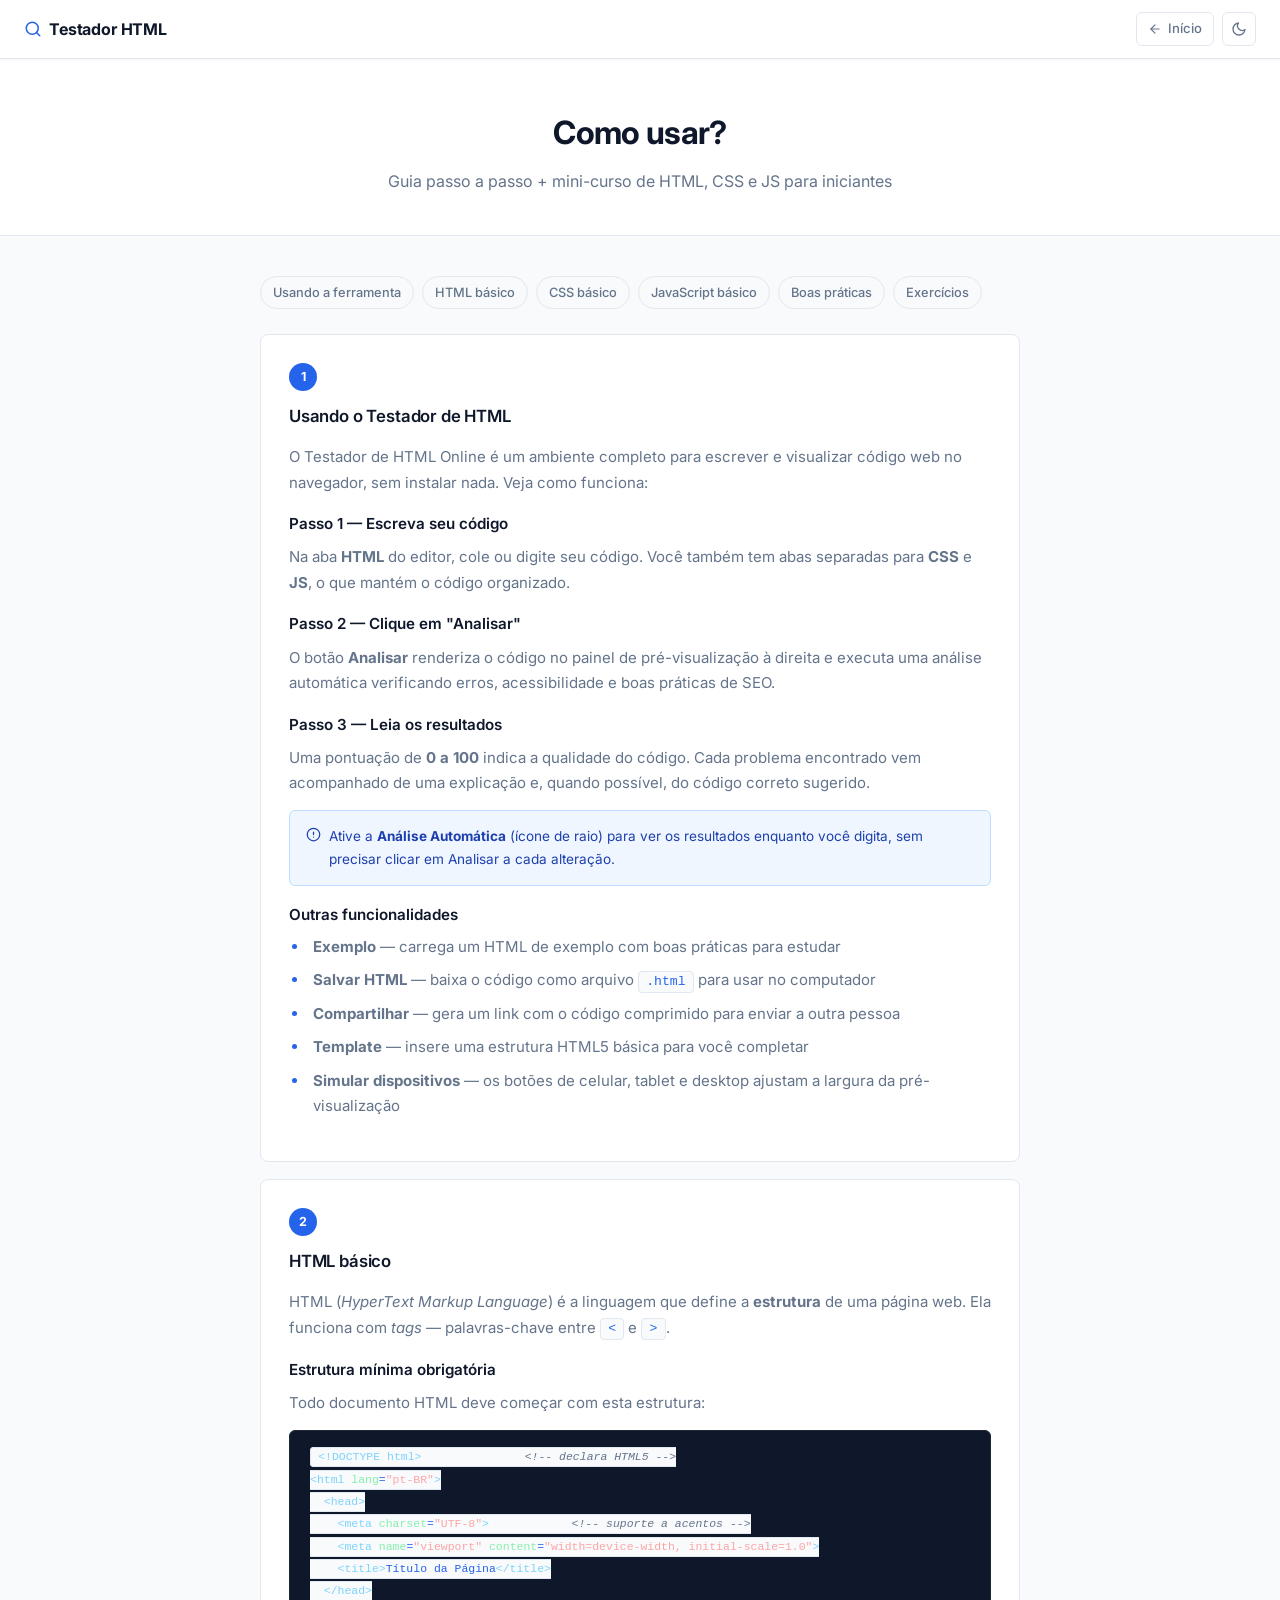
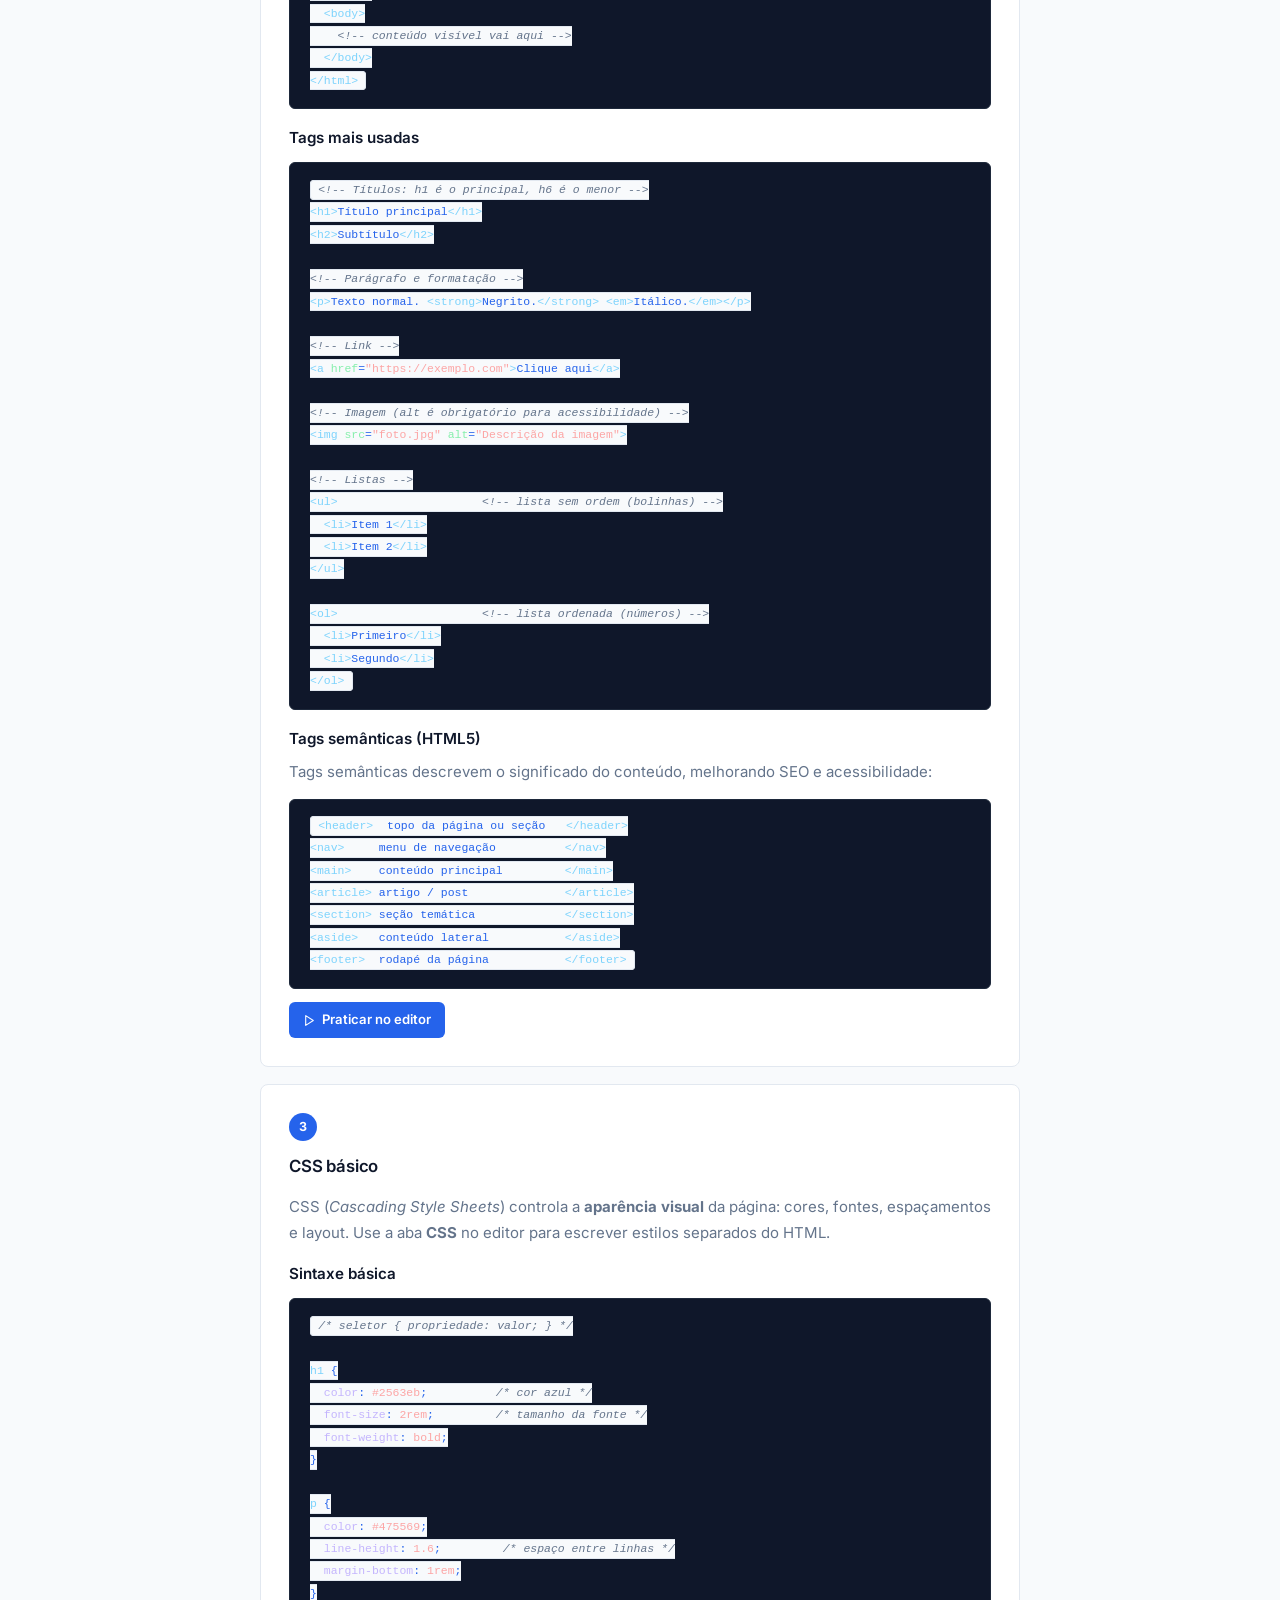
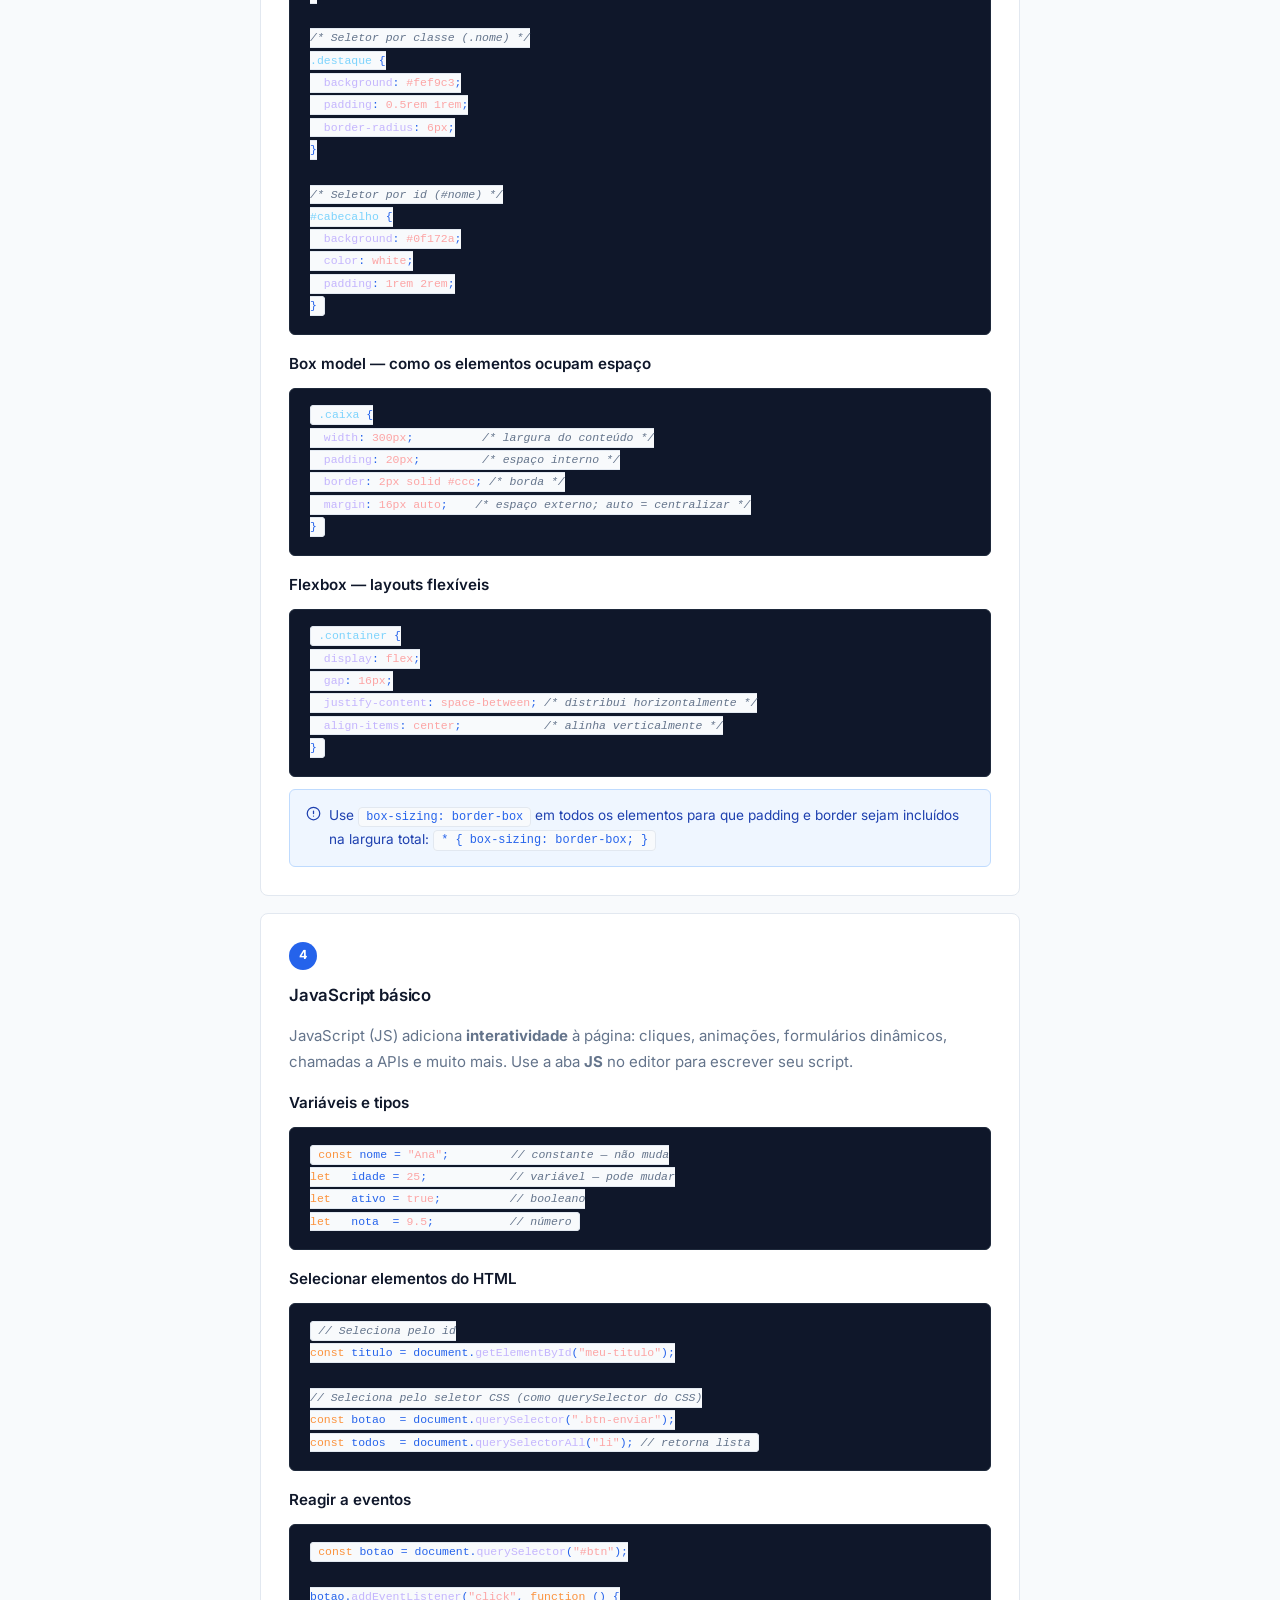
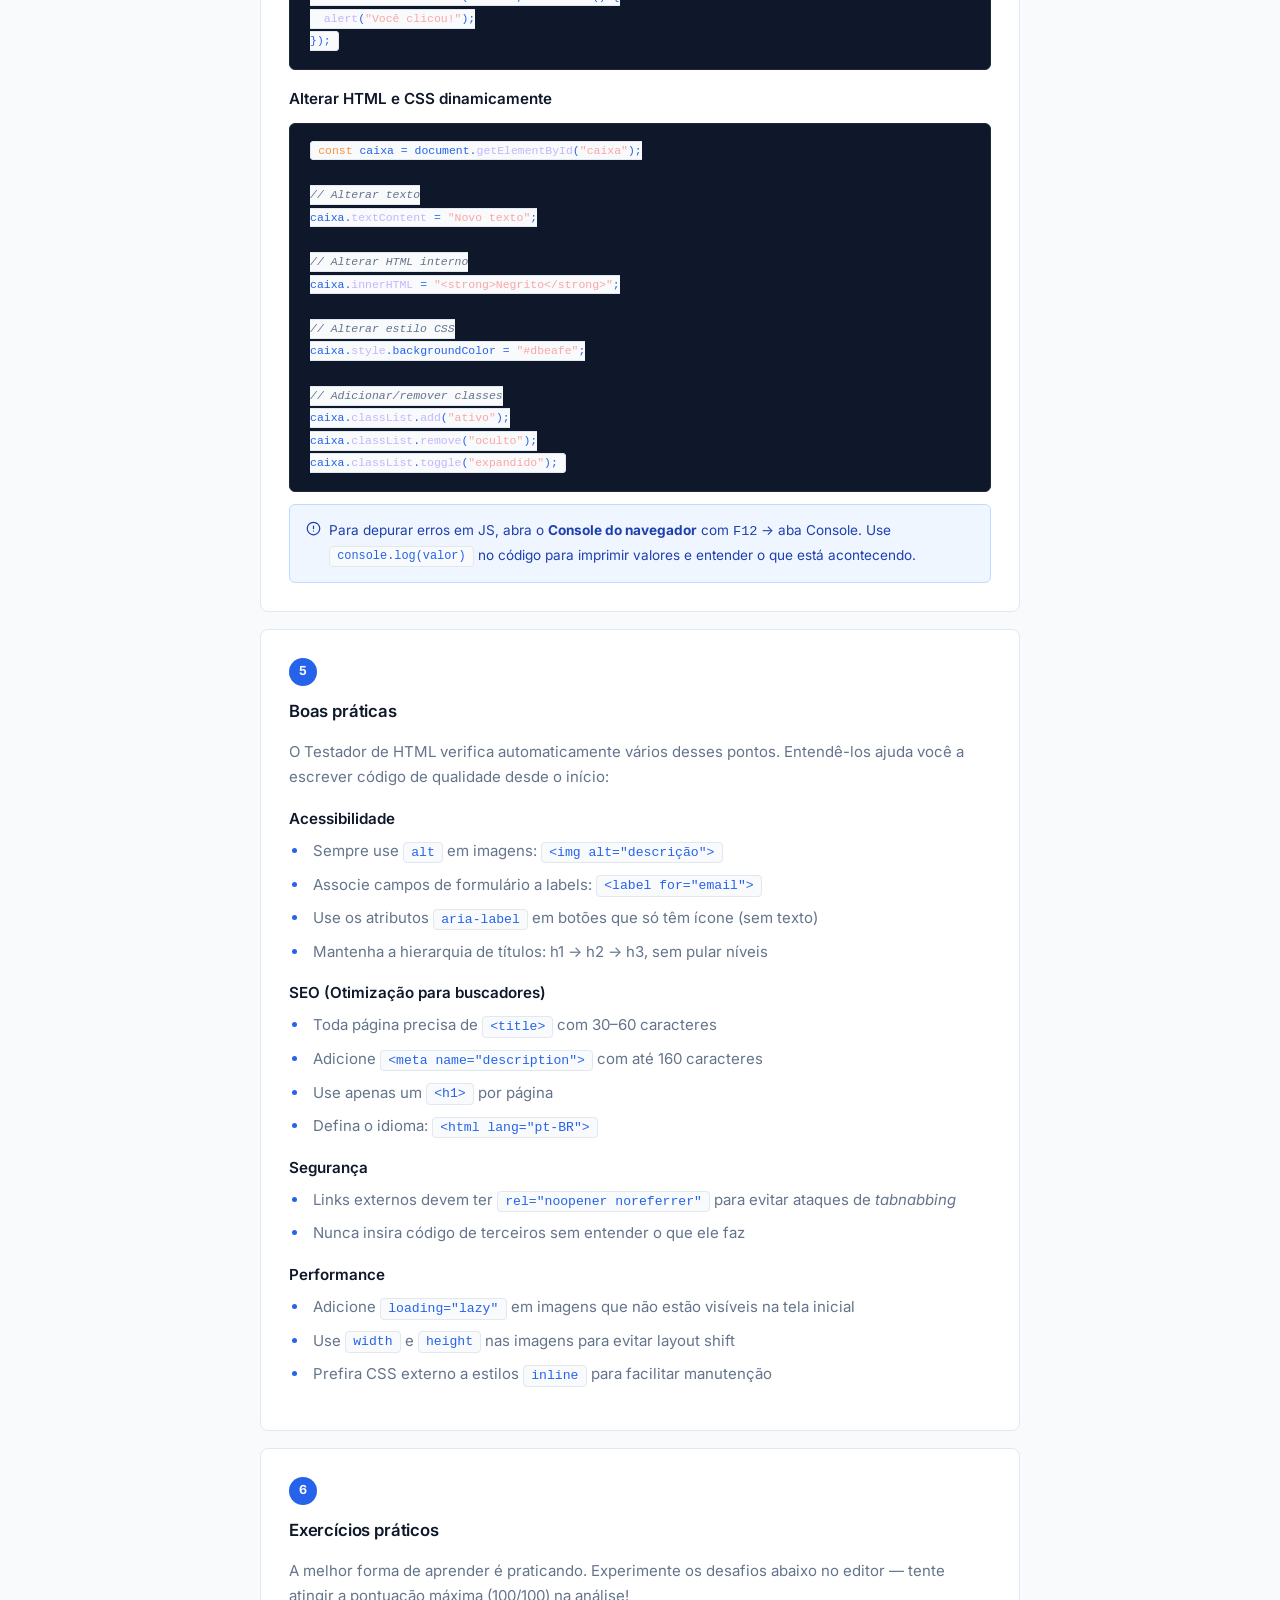
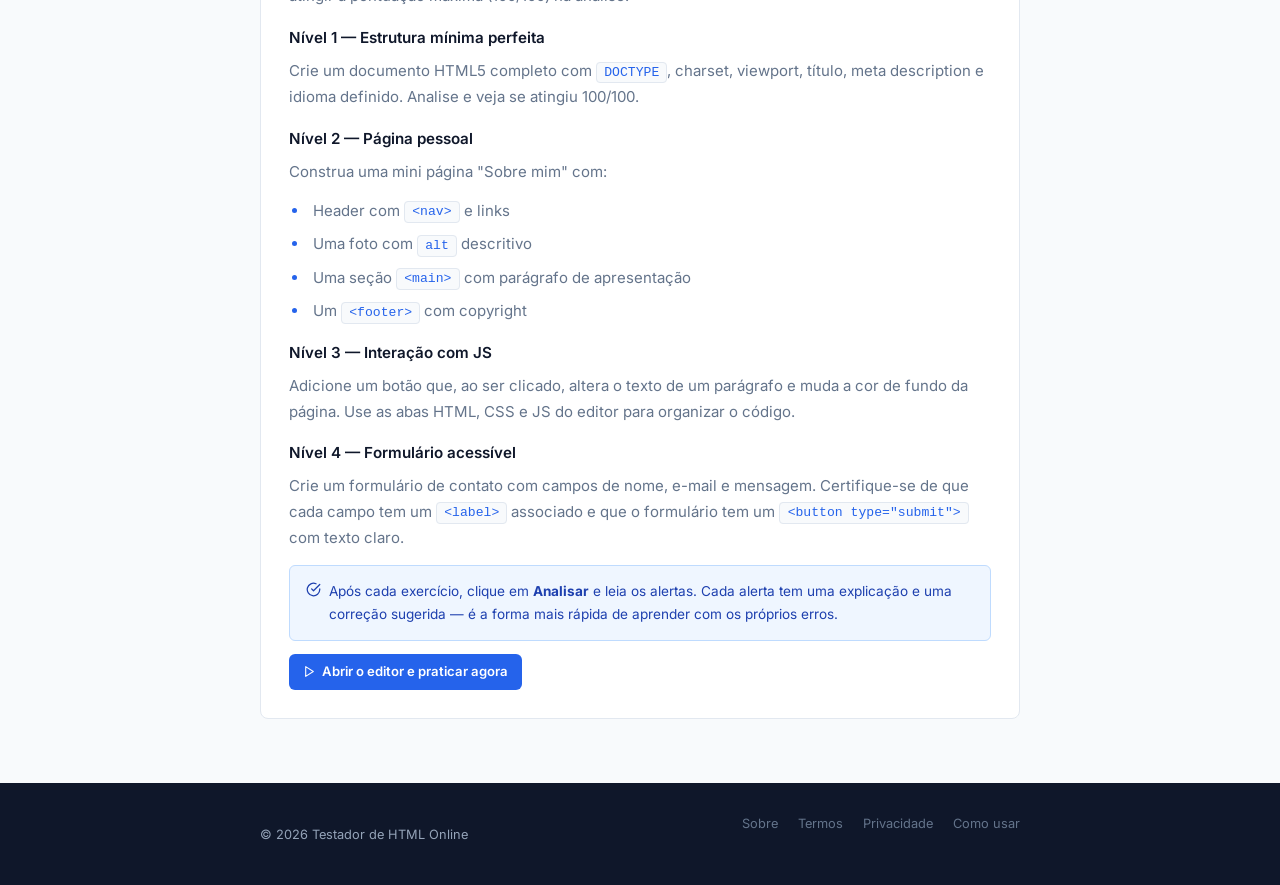
==== como-usar.html @ 6bef3738 "Merge pull request #9 from JoaoClaudiano/copilot/refactor-site-layout-modernization fix: rewrite ins" ====
<!DOCTYPE html>
<html lang="pt-BR">
<head>
    <!-- Dark mode FOUC fix -->
    <script>
        (function () {
            var s = localStorage.getItem('theme');
            var p = window.matchMedia && window.matchMedia('(prefers-color-scheme: dark)').matches;
            if (s === 'dark' || (!s && p)) document.documentElement.classList.add('dark');
        }());
    </script>

    <meta charset="UTF-8">
    <meta name="viewport" content="width=device-width, initial-scale=1.0">
    <meta name="color-scheme" content="light dark">

    <title>Como usar o Testador de HTML | Mini-curso HTML, CSS e JS</title>
    <meta name="description" content="Aprenda HTML, CSS e JavaScript do zero com este guia passo a passo. Descubra como usar o Testador de HTML Online para praticar e validar seu código.">
    <meta name="robots" content="index, follow">

    <link rel="canonical" href="https://joaoclaudiano.github.io/html-teste/como-usar.html">
    <meta property="og:title" content="Como usar — Testador de HTML Online">
    <meta property="og:description" content="Guia passo a passo e mini-curso de HTML, CSS e JS para iniciantes.">
    <meta property="og:url" content="https://joaoclaudiano.github.io/html-teste/como-usar.html">
    <meta property="og:image" content="https://joaoclaudiano.github.io/html-teste/favicon.png">

    <link rel="icon" href="favicon.svg" type="image/svg+xml">
    <link rel="alternate icon" href="favicon.png">

    <!-- Google Analytics 4 -->
    <script async src="https://www.googletagmanager.com/gtag/js?id=G-RYCB08HG48"></script>
    <script>
        window.dataLayer = window.dataLayer || [];
        function gtag() { dataLayer.push(arguments); }
        gtag('js', new Date());
        gtag('config', 'G-RYCB08HG48', { transport_type: 'beacon' });
    </script>
    <meta name="google-site-verification" content="google8df277a1c3c466cf">

    <!-- Fonts -->
    <link rel="preconnect" href="https://fonts.googleapis.com">
    <link rel="preconnect" href="https://fonts.gstatic.com" crossorigin>
    <link href="https://fonts.googleapis.com/css2?family=Inter:wght@400;500;600;700&display=swap" rel="stylesheet">

    <!-- Shared CSS -->
    <link rel="stylesheet" href="css/pages.css">

    <style>
        /* ── Extras para esta página ─────────────────────────────── */
        .step-number {
            display: inline-flex;
            align-items: center;
            justify-content: center;
            width: 28px;
            height: 28px;
            background: var(--primary);
            color: white;
            border-radius: 50%;
            font-size: 0.78rem;
            font-weight: 700;
            flex-shrink: 0;
            margin-bottom: 0.75rem;
        }

        .code-block {
            background: #0f172a;
            color: #e2e8f0;
            border-radius: 6px;
            padding: 1rem 1.25rem;
            font-family: 'Consolas', 'Monaco', 'Courier New', monospace;
            font-size: 0.82rem;
            line-height: 1.7;
            overflow-x: auto;
            margin: 0.75rem 0 0;
            border: 1px solid #1e293b;
        }
        html.dark .code-block,
        body.dark .code-block {
            background: #020617;
            border-color: #1e293b;
        }

        .code-block .tag  { color: #7dd3fc; }
        .code-block .attr { color: #86efac; }
        .code-block .val  { color: #fca5a5; }
        .code-block .com  { color: #64748b; font-style: italic; }
        .code-block .prop { color: #c4b5fd; }
        .code-block .kw   { color: #fb923c; }
        .code-block .str  { color: #fca5a5; }

        .tip-box {
            background: #eff6ff;
            border: 1px solid #bfdbfe;
            border-radius: 6px;
            padding: 0.9rem 1rem;
            margin-top: 0.75rem;
            font-size: 0.85rem;
            color: #1e40af;
            display: flex;
            gap: 8px;
            align-items: flex-start;
        }
        html.dark .tip-box,
        body.dark .tip-box {
            background: rgba(37,99,235,0.08);
            border-color: rgba(37,99,235,0.25);
            color: #93c5fd;
        }

        .tip-box svg { flex-shrink: 0; margin-top: 2px; }

        .lesson-nav {
            display: flex;
            gap: 8px;
            flex-wrap: wrap;
            margin-bottom: 1.5rem;
        }
        .lesson-nav a {
            font-size: 0.8rem;
            font-weight: 500;
            padding: 5px 12px;
            border: 1px solid var(--border);
            border-radius: 20px;
            color: var(--text-muted);
            text-decoration: none;
            transition: all 0.15s;
        }
        .lesson-nav a:hover {
            color: var(--primary);
            border-color: var(--primary);
            text-decoration: none;
        }

        .try-btn {
            display: inline-flex;
            align-items: center;
            gap: 6px;
            margin-top: 0.85rem;
            padding: 7px 14px;
            background: var(--primary);
            color: white;
            border-radius: 6px;
            font-size: 0.82rem;
            font-weight: 600;
            text-decoration: none;
            transition: background 0.15s;
        }
        .try-btn:hover { background: var(--primary-dark); color: white; text-decoration: none; }

        .container { max-width: 800px; }
    </style>
</head>
<body>

<header class="site-header">
    <a href="/html-teste/" class="site-header-brand" aria-label="Testador HTML Online — página inicial">
        <svg width="18" height="18" viewBox="0 0 24 24" fill="none" stroke="currentColor" stroke-width="2" stroke-linecap="round" stroke-linejoin="round" aria-hidden="true"><circle cx="11" cy="11" r="8"/><path d="m21 21-4.35-4.35"/></svg>
        Testador HTML
    </a>
    <div class="site-header-right">
        <a href="/html-teste/" class="btn-back" aria-label="Voltar à página inicial">
            <svg width="14" height="14" viewBox="0 0 24 24" fill="none" stroke="currentColor" stroke-width="2" stroke-linecap="round" stroke-linejoin="round" aria-hidden="true"><path d="M19 12H5"/><polyline points="12 19 5 12 12 5"/></svg>
            Início
        </a>
        <button id="darkToggle" class="btn-icon" aria-label="Ativar modo escuro" title="Alternar tema"></button>
    </div>
</header>

<div class="page-hero">
    <h1>Como usar?</h1>
    <p>Guia passo a passo + mini-curso de HTML, CSS e JS para iniciantes</p>
</div>

<div class="container">
    <div class="page-content" id="main">

        <!-- Navegação rápida -->
        <nav class="lesson-nav" aria-label="Navegação por lição">
            <a href="#usando-ferramenta">Usando a ferramenta</a>
            <a href="#html-basico">HTML básico</a>
            <a href="#css-basico">CSS básico</a>
            <a href="#js-basico">JavaScript básico</a>
            <a href="#boas-praticas">Boas práticas</a>
            <a href="#exercicios">Exercícios</a>
        </nav>

        <!-- ── SEÇÃO 1: Usando a ferramenta ─────────────────────── -->
        <section id="usando-ferramenta">
            <span class="step-number" aria-hidden="true">1</span>
            <h2>Usando o Testador de HTML</h2>
            <p>O Testador de HTML Online é um ambiente completo para escrever e visualizar código web no navegador, sem instalar nada. Veja como funciona:</p>

            <h3 style="font-size:0.95rem;font-weight:600;margin:1rem 0 0.5rem;color:var(--text)">Passo 1 — Escreva seu código</h3>
            <p>Na aba <strong>HTML</strong> do editor, cole ou digite seu código. Você também tem abas separadas para <strong>CSS</strong> e <strong>JS</strong>, o que mantém o código organizado.</p>

            <h3 style="font-size:0.95rem;font-weight:600;margin:1rem 0 0.5rem;color:var(--text)">Passo 2 — Clique em "Analisar"</h3>
            <p>O botão <strong>Analisar</strong> renderiza o código no painel de pré-visualização à direita e executa uma análise automática verificando erros, acessibilidade e boas práticas de SEO.</p>

            <h3 style="font-size:0.95rem;font-weight:600;margin:1rem 0 0.5rem;color:var(--text)">Passo 3 — Leia os resultados</h3>
            <p>Uma pontuação de <strong>0 a 100</strong> indica a qualidade do código. Cada problema encontrado vem acompanhado de uma explicação e, quando possível, do código correto sugerido.</p>

            <div class="tip-box">
                <svg width="15" height="15" viewBox="0 0 24 24" fill="none" stroke="currentColor" stroke-width="2" stroke-linecap="round" stroke-linejoin="round" aria-hidden="true"><circle cx="12" cy="12" r="10"/><line x1="12" y1="8" x2="12" y2="12"/><line x1="12" y1="16" x2="12.01" y2="16"/></svg>
                <span>Ative a <strong>Análise Automática</strong> (ícone de raio) para ver os resultados enquanto você digita, sem precisar clicar em Analisar a cada alteração.</span>
            </div>

            <h3 style="font-size:0.95rem;font-weight:600;margin:1rem 0 0.5rem;color:var(--text)">Outras funcionalidades</h3>
            <ul>
                <li><strong>Exemplo</strong> — carrega um HTML de exemplo com boas práticas para estudar</li>
                <li><strong>Salvar HTML</strong> — baixa o código como arquivo <code>.html</code> para usar no computador</li>
                <li><strong>Compartilhar</strong> — gera um link com o código comprimido para enviar a outra pessoa</li>
                <li><strong>Template</strong> — insere uma estrutura HTML5 básica para você completar</li>
                <li><strong>Simular dispositivos</strong> — os botões de celular, tablet e desktop ajustam a largura da pré-visualização</li>
            </ul>
        </section>

        <!-- ── SEÇÃO 2: HTML básico ──────────────────────────────── -->
        <section id="html-basico">
            <span class="step-number" aria-hidden="true">2</span>
            <h2>HTML básico</h2>
            <p>HTML (<em>HyperText Markup Language</em>) é a linguagem que define a <strong>estrutura</strong> de uma página web. Ela funciona com <em>tags</em> — palavras-chave entre <code>&lt;</code> e <code>&gt;</code>.</p>

            <h3 style="font-size:0.95rem;font-weight:600;margin:1rem 0 0.5rem;color:var(--text)">Estrutura mínima obrigatória</h3>
            <p>Todo documento HTML deve começar com esta estrutura:</p>
            <pre class="code-block"><code><span class="tag">&lt;!DOCTYPE html&gt;</span>               <span class="com">&lt;!-- declara HTML5 --&gt;</span>
<span class="tag">&lt;html</span> <span class="attr">lang</span>=<span class="val">"pt-BR"</span><span class="tag">&gt;</span>
  <span class="tag">&lt;head&gt;</span>
    <span class="tag">&lt;meta</span> <span class="attr">charset</span>=<span class="val">"UTF-8"</span><span class="tag">&gt;</span>            <span class="com">&lt;!-- suporte a acentos --&gt;</span>
    <span class="tag">&lt;meta</span> <span class="attr">name</span>=<span class="val">"viewport"</span> <span class="attr">content</span>=<span class="val">"width=device-width, initial-scale=1.0"</span><span class="tag">&gt;</span>
    <span class="tag">&lt;title&gt;</span>Título da Página<span class="tag">&lt;/title&gt;</span>
  <span class="tag">&lt;/head&gt;</span>
  <span class="tag">&lt;body&gt;</span>
    <span class="com">&lt;!-- conteúdo visível vai aqui --&gt;</span>
  <span class="tag">&lt;/body&gt;</span>
<span class="tag">&lt;/html&gt;</span></code></pre>

            <h3 style="font-size:0.95rem;font-weight:600;margin:1rem 0 0.5rem;color:var(--text)">Tags mais usadas</h3>
            <pre class="code-block"><code><span class="com">&lt;!-- Títulos: h1 é o principal, h6 é o menor --&gt;</span>
<span class="tag">&lt;h1&gt;</span>Título principal<span class="tag">&lt;/h1&gt;</span>
<span class="tag">&lt;h2&gt;</span>Subtítulo<span class="tag">&lt;/h2&gt;</span>

<span class="com">&lt;!-- Parágrafo e formatação --&gt;</span>
<span class="tag">&lt;p&gt;</span>Texto normal. <span class="tag">&lt;strong&gt;</span>Negrito.<span class="tag">&lt;/strong&gt;</span> <span class="tag">&lt;em&gt;</span>Itálico.<span class="tag">&lt;/em&gt;</span><span class="tag">&lt;/p&gt;</span>

<span class="com">&lt;!-- Link --&gt;</span>
<span class="tag">&lt;a</span> <span class="attr">href</span>=<span class="val">"https://exemplo.com"</span><span class="tag">&gt;</span>Clique aqui<span class="tag">&lt;/a&gt;</span>

<span class="com">&lt;!-- Imagem (alt é obrigatório para acessibilidade) --&gt;</span>
<span class="tag">&lt;img</span> <span class="attr">src</span>=<span class="val">"foto.jpg"</span> <span class="attr">alt</span>=<span class="val">"Descrição da imagem"</span><span class="tag">&gt;</span>

<span class="com">&lt;!-- Listas --&gt;</span>
<span class="tag">&lt;ul&gt;</span>                     <span class="com">&lt;!-- lista sem ordem (bolinhas) --&gt;</span>
  <span class="tag">&lt;li&gt;</span>Item 1<span class="tag">&lt;/li&gt;</span>
  <span class="tag">&lt;li&gt;</span>Item 2<span class="tag">&lt;/li&gt;</span>
<span class="tag">&lt;/ul&gt;</span>

<span class="tag">&lt;ol&gt;</span>                     <span class="com">&lt;!-- lista ordenada (números) --&gt;</span>
  <span class="tag">&lt;li&gt;</span>Primeiro<span class="tag">&lt;/li&gt;</span>
  <span class="tag">&lt;li&gt;</span>Segundo<span class="tag">&lt;/li&gt;</span>
<span class="tag">&lt;/ol&gt;</span></code></pre>

            <h3 style="font-size:0.95rem;font-weight:600;margin:1rem 0 0.5rem;color:var(--text)">Tags semânticas (HTML5)</h3>
            <p>Tags semânticas descrevem o significado do conteúdo, melhorando SEO e acessibilidade:</p>
            <pre class="code-block"><code><span class="tag">&lt;header&gt;</span>  topo da página ou seção   <span class="tag">&lt;/header&gt;</span>
<span class="tag">&lt;nav&gt;</span>     menu de navegação          <span class="tag">&lt;/nav&gt;</span>
<span class="tag">&lt;main&gt;</span>    conteúdo principal         <span class="tag">&lt;/main&gt;</span>
<span class="tag">&lt;article&gt;</span> artigo / post              <span class="tag">&lt;/article&gt;</span>
<span class="tag">&lt;section&gt;</span> seção temática             <span class="tag">&lt;/section&gt;</span>
<span class="tag">&lt;aside&gt;</span>   conteúdo lateral           <span class="tag">&lt;/aside&gt;</span>
<span class="tag">&lt;footer&gt;</span>  rodapé da página           <span class="tag">&lt;/footer&gt;</span></code></pre>

            <a href="/html-teste/" class="try-btn" target="_blank" rel="noopener">
                <svg width="13" height="13" viewBox="0 0 24 24" fill="none" stroke="currentColor" stroke-width="2" stroke-linecap="round" stroke-linejoin="round" aria-hidden="true"><polygon points="5 3 19 12 5 21 5 3"/></svg>
                Praticar no editor
            </a>
        </section>

        <!-- ── SEÇÃO 3: CSS básico ───────────────────────────────── -->
        <section id="css-basico">
            <span class="step-number" aria-hidden="true">3</span>
            <h2>CSS básico</h2>
            <p>CSS (<em>Cascading Style Sheets</em>) controla a <strong>aparência visual</strong> da página: cores, fontes, espaçamentos e layout. Use a aba <strong>CSS</strong> no editor para escrever estilos separados do HTML.</p>

            <h3 style="font-size:0.95rem;font-weight:600;margin:1rem 0 0.5rem;color:var(--text)">Sintaxe básica</h3>
            <pre class="code-block"><code><span class="com">/* seletor { propriedade: valor; } */</span>

<span class="tag">h1</span> {
  <span class="prop">color</span>: <span class="val">#2563eb</span>;          <span class="com">/* cor azul */</span>
  <span class="prop">font-size</span>: <span class="val">2rem</span>;         <span class="com">/* tamanho da fonte */</span>
  <span class="prop">font-weight</span>: <span class="val">bold</span>;
}

<span class="tag">p</span> {
  <span class="prop">color</span>: <span class="val">#475569</span>;
  <span class="prop">line-height</span>: <span class="val">1.6</span>;         <span class="com">/* espaço entre linhas */</span>
  <span class="prop">margin-bottom</span>: <span class="val">1rem</span>;
}

<span class="com">/* Seletor por classe (.nome) */</span>
<span class="tag">.destaque</span> {
  <span class="prop">background</span>: <span class="val">#fef9c3</span>;
  <span class="prop">padding</span>: <span class="val">0.5rem 1rem</span>;
  <span class="prop">border-radius</span>: <span class="val">6px</span>;
}

<span class="com">/* Seletor por id (#nome) */</span>
<span class="tag">#cabecalho</span> {
  <span class="prop">background</span>: <span class="val">#0f172a</span>;
  <span class="prop">color</span>: <span class="val">white</span>;
  <span class="prop">padding</span>: <span class="val">1rem 2rem</span>;
}</code></pre>

            <h3 style="font-size:0.95rem;font-weight:600;margin:1rem 0 0.5rem;color:var(--text)">Box model — como os elementos ocupam espaço</h3>
            <pre class="code-block"><code><span class="tag">.caixa</span> {
  <span class="prop">width</span>: <span class="val">300px</span>;          <span class="com">/* largura do conteúdo */</span>
  <span class="prop">padding</span>: <span class="val">20px</span>;         <span class="com">/* espaço interno */</span>
  <span class="prop">border</span>: <span class="val">2px solid #ccc</span>; <span class="com">/* borda */</span>
  <span class="prop">margin</span>: <span class="val">16px auto</span>;    <span class="com">/* espaço externo; auto = centralizar */</span>
}</code></pre>

            <h3 style="font-size:0.95rem;font-weight:600;margin:1rem 0 0.5rem;color:var(--text)">Flexbox — layouts flexíveis</h3>
            <pre class="code-block"><code><span class="tag">.container</span> {
  <span class="prop">display</span>: <span class="val">flex</span>;
  <span class="prop">gap</span>: <span class="val">16px</span>;
  <span class="prop">justify-content</span>: <span class="val">space-between</span>; <span class="com">/* distribui horizontalmente */</span>
  <span class="prop">align-items</span>: <span class="val">center</span>;            <span class="com">/* alinha verticalmente */</span>
}</code></pre>

            <div class="tip-box">
                <svg width="15" height="15" viewBox="0 0 24 24" fill="none" stroke="currentColor" stroke-width="2" stroke-linecap="round" stroke-linejoin="round" aria-hidden="true"><circle cx="12" cy="12" r="10"/><line x1="12" y1="8" x2="12" y2="12"/><line x1="12" y1="16" x2="12.01" y2="16"/></svg>
                <span>Use <code>box-sizing: border-box</code> em todos os elementos para que padding e border sejam incluídos na largura total: <code>* { box-sizing: border-box; }</code></span>
            </div>
        </section>

        <!-- ── SEÇÃO 4: JavaScript básico ───────────────────────── -->
        <section id="js-basico">
            <span class="step-number" aria-hidden="true">4</span>
            <h2>JavaScript básico</h2>
            <p>JavaScript (JS) adiciona <strong>interatividade</strong> à página: cliques, animações, formulários dinâmicos, chamadas a APIs e muito mais. Use a aba <strong>JS</strong> no editor para escrever seu script.</p>

            <h3 style="font-size:0.95rem;font-weight:600;margin:1rem 0 0.5rem;color:var(--text)">Variáveis e tipos</h3>
            <pre class="code-block"><code><span class="kw">const</span> nome = <span class="str">"Ana"</span>;         <span class="com">// constante — não muda</span>
<span class="kw">let</span>   idade = <span class="val">25</span>;            <span class="com">// variável — pode mudar</span>
<span class="kw">let</span>   ativo = <span class="val">true</span>;          <span class="com">// booleano</span>
<span class="kw">let</span>   nota  = <span class="val">9.5</span>;           <span class="com">// número</span></code></pre>

            <h3 style="font-size:0.95rem;font-weight:600;margin:1rem 0 0.5rem;color:var(--text)">Selecionar elementos do HTML</h3>
            <pre class="code-block"><code><span class="com">// Seleciona pelo id</span>
<span class="kw">const</span> titulo = document.<span class="prop">getElementById</span>(<span class="str">"meu-titulo"</span>);

<span class="com">// Seleciona pelo seletor CSS (como querySelector do CSS)</span>
<span class="kw">const</span> botao  = document.<span class="prop">querySelector</span>(<span class="str">".btn-enviar"</span>);
<span class="kw">const</span> todos  = document.<span class="prop">querySelectorAll</span>(<span class="str">"li"</span>); <span class="com">// retorna lista</span></code></pre>

            <h3 style="font-size:0.95rem;font-weight:600;margin:1rem 0 0.5rem;color:var(--text)">Reagir a eventos</h3>
            <pre class="code-block"><code><span class="kw">const</span> botao = document.<span class="prop">querySelector</span>(<span class="str">"#btn"</span>);

botao.<span class="prop">addEventListener</span>(<span class="str">"click"</span>, <span class="kw">function</span> () {
  <span class="prop">alert</span>(<span class="str">"Você clicou!"</span>);
});</code></pre>

            <h3 style="font-size:0.95rem;font-weight:600;margin:1rem 0 0.5rem;color:var(--text)">Alterar HTML e CSS dinamicamente</h3>
            <pre class="code-block"><code><span class="kw">const</span> caixa = document.<span class="prop">getElementById</span>(<span class="str">"caixa"</span>);

<span class="com">// Alterar texto</span>
caixa.<span class="prop">textContent</span> = <span class="str">"Novo texto"</span>;

<span class="com">// Alterar HTML interno</span>
caixa.<span class="prop">innerHTML</span> = <span class="str">"&lt;strong&gt;Negrito&lt;/strong&gt;"</span>;

<span class="com">// Alterar estilo CSS</span>
caixa.<span class="prop">style</span>.backgroundColor = <span class="str">"#dbeafe"</span>;

<span class="com">// Adicionar/remover classes</span>
caixa.<span class="prop">classList</span>.<span class="prop">add</span>(<span class="str">"ativo"</span>);
caixa.<span class="prop">classList</span>.<span class="prop">remove</span>(<span class="str">"oculto"</span>);
caixa.<span class="prop">classList</span>.<span class="prop">toggle</span>(<span class="str">"expandido"</span>);</code></pre>

            <div class="tip-box">
                <svg width="15" height="15" viewBox="0 0 24 24" fill="none" stroke="currentColor" stroke-width="2" stroke-linecap="round" stroke-linejoin="round" aria-hidden="true"><circle cx="12" cy="12" r="10"/><line x1="12" y1="8" x2="12" y2="12"/><line x1="12" y1="16" x2="12.01" y2="16"/></svg>
                <span>Para depurar erros em JS, abra o <strong>Console do navegador</strong> com <kbd>F12</kbd> → aba Console. Use <code>console.log(valor)</code> no código para imprimir valores e entender o que está acontecendo.</span>
            </div>
        </section>

        <!-- ── SEÇÃO 5: Boas práticas ────────────────────────────── -->
        <section id="boas-praticas">
            <span class="step-number" aria-hidden="true">5</span>
            <h2>Boas práticas</h2>
            <p>O Testador de HTML verifica automaticamente vários desses pontos. Entendê-los ajuda você a escrever código de qualidade desde o início:</p>

            <h3 style="font-size:0.95rem;font-weight:600;margin:1rem 0 0.5rem;color:var(--text)">Acessibilidade</h3>
            <ul>
                <li>Sempre use <code>alt</code> em imagens: <code>&lt;img alt="descrição"&gt;</code></li>
                <li>Associe campos de formulário a labels: <code>&lt;label for="email"&gt;</code></li>
                <li>Use os atributos <code>aria-label</code> em botões que só têm ícone (sem texto)</li>
                <li>Mantenha a hierarquia de títulos: h1 → h2 → h3, sem pular níveis</li>
            </ul>

            <h3 style="font-size:0.95rem;font-weight:600;margin:1rem 0 0.5rem;color:var(--text)">SEO (Otimização para buscadores)</h3>
            <ul>
                <li>Toda página precisa de <code>&lt;title&gt;</code> com 30–60 caracteres</li>
                <li>Adicione <code>&lt;meta name="description"&gt;</code> com até 160 caracteres</li>
                <li>Use apenas um <code>&lt;h1&gt;</code> por página</li>
                <li>Defina o idioma: <code>&lt;html lang="pt-BR"&gt;</code></li>
            </ul>

            <h3 style="font-size:0.95rem;font-weight:600;margin:1rem 0 0.5rem;color:var(--text)">Segurança</h3>
            <ul>
                <li>Links externos devem ter <code>rel="noopener noreferrer"</code> para evitar ataques de <em>tabnabbing</em></li>
                <li>Nunca insira código de terceiros sem entender o que ele faz</li>
            </ul>

            <h3 style="font-size:0.95rem;font-weight:600;margin:1rem 0 0.5rem;color:var(--text)">Performance</h3>
            <ul>
                <li>Adicione <code>loading="lazy"</code> em imagens que não estão visíveis na tela inicial</li>
                <li>Use <code>width</code> e <code>height</code> nas imagens para evitar layout shift</li>
                <li>Prefira CSS externo a estilos <code>inline</code> para facilitar manutenção</li>
            </ul>
        </section>

        <!-- ── SEÇÃO 6: Exercícios ───────────────────────────────── -->
        <section id="exercicios">
            <span class="step-number" aria-hidden="true">6</span>
            <h2>Exercícios práticos</h2>
            <p>A melhor forma de aprender é praticando. Experimente os desafios abaixo no editor — tente atingir a pontuação máxima (100/100) na análise!</p>

            <h3 style="font-size:0.95rem;font-weight:600;margin:1rem 0 0.5rem;color:var(--text)">Nível 1 — Estrutura mínima perfeita</h3>
            <p>Crie um documento HTML5 completo com <code>DOCTYPE</code>, charset, viewport, título, meta description e idioma definido. Analise e veja se atingiu 100/100.</p>

            <h3 style="font-size:0.95rem;font-weight:600;margin:1rem 0 0.5rem;color:var(--text)">Nível 2 — Página pessoal</h3>
            <p>Construa uma mini página "Sobre mim" com:</p>
            <ul>
                <li>Header com <code>&lt;nav&gt;</code> e links</li>
                <li>Uma foto com <code>alt</code> descritivo</li>
                <li>Uma seção <code>&lt;main&gt;</code> com parágrafo de apresentação</li>
                <li>Um <code>&lt;footer&gt;</code> com copyright</li>
            </ul>

            <h3 style="font-size:0.95rem;font-weight:600;margin:1rem 0 0.5rem;color:var(--text)">Nível 3 — Interação com JS</h3>
            <p>Adicione um botão que, ao ser clicado, altera o texto de um parágrafo e muda a cor de fundo da página. Use as abas HTML, CSS e JS do editor para organizar o código.</p>

            <h3 style="font-size:0.95rem;font-weight:600;margin:1rem 0 0.5rem;color:var(--text)">Nível 4 — Formulário acessível</h3>
            <p>Crie um formulário de contato com campos de nome, e-mail e mensagem. Certifique-se de que cada campo tem um <code>&lt;label&gt;</code> associado e que o formulário tem um <code>&lt;button type="submit"&gt;</code> com texto claro.</p>

            <div class="tip-box">
                <svg width="15" height="15" viewBox="0 0 24 24" fill="none" stroke="currentColor" stroke-width="2" stroke-linecap="round" stroke-linejoin="round" aria-hidden="true"><path d="M22 11.08V12a10 10 0 1 1-5.93-9.14"/><polyline points="22 4 12 14.01 9 11.01"/></svg>
                <span>Após cada exercício, clique em <strong>Analisar</strong> e leia os alertas. Cada alerta tem uma explicação e uma correção sugerida — é a forma mais rápida de aprender com os próprios erros.</span>
            </div>

            <a href="/html-teste/" class="try-btn">
                <svg width="13" height="13" viewBox="0 0 24 24" fill="none" stroke="currentColor" stroke-width="2" stroke-linecap="round" stroke-linejoin="round" aria-hidden="true"><polygon points="5 3 19 12 5 21 5 3"/></svg>
                Abrir o editor e praticar agora
            </a>
        </section>

    </div>
</div>

<footer class="page-footer">
    <div class="page-footer-inner">
        <span class="page-footer-copy">© 2026 Testador de HTML Online</span>
        <ul class="page-footer-links">
            <li><a href="sobre.html">Sobre</a></li>
            <li><a href="termos.html">Termos</a></li>
            <li><a href="privacidade.html">Privacidade</a></li>
            <li><a href="como-usar.html">Como usar</a></li>
        </ul>
    </div>
</footer>

<button id="topBtn" aria-label="Voltar ao topo" title="Voltar ao topo">
    <svg width="16" height="16" viewBox="0 0 24 24" fill="none" stroke="currentColor" stroke-width="2" stroke-linecap="round" stroke-linejoin="round" aria-hidden="true"><line x1="12" y1="19" x2="12" y2="5"/><polyline points="5 12 12 5 19 12"/></svg>
</button>

<script src="js/common.js"></script>
</body>
</html>
---- css/pages.css ----
/*
 * pages.css — Estilos compartilhados para páginas secundárias
 * (sobre.html, termos.html, privacidade.html, como-usar.html)
 */

/* ─── Variáveis e color-scheme ────────────────────────────────────────────── */
:root {
    color-scheme: light dark;
    --primary: #2563eb;
    --primary-dark: #1d4ed8;
    --border-radius: 8px;
    --bg: #f8fafc;
    --surface: #ffffff;
    --text: #0f172a;
    --text-muted: #64748b;
    --border: #e2e8f0;
    --shadow: 0 1px 3px rgba(0,0,0,0.07);
}

html.dark,
html.dark body,
body.dark {
    --bg: #0f172a;
    --surface: #1e293b;
    --text: #f1f5f9;
    --text-muted: #94a3b8;
    --border: #334155;
    --shadow: 0 1px 3px rgba(0,0,0,0.4);
}

/* ─── Reset ────────────────────────────────────────────────────────────────── */
*, *::before, *::after {
    margin: 0;
    padding: 0;
    box-sizing: border-box;
}

/* ─── Base ─────────────────────────────────────────────────────────────────── */
body {
    font-family: 'Inter', -apple-system, BlinkMacSystemFont, 'Segoe UI', Roboto, sans-serif;
    line-height: 1.65;
    color: var(--text);
    background-color: var(--bg);
    min-height: 100vh;
    display: flex;
    flex-direction: column;
    transition: background-color 0.3s, color 0.3s;
    font-size: 0.9375rem;
}

a {
    color: var(--primary);
    text-decoration: none;
    transition: color 0.15s;
}
a:hover { color: var(--primary-dark); text-decoration: underline; }
a:focus-visible {
    outline: 3px solid var(--primary);
    outline-offset: 2px;
    border-radius: 2px;
}

/* ─── Site Header ──────────────────────────────────────────────────────────── */
.site-header {
    background: var(--surface);
    border-bottom: 1px solid var(--border);
    padding: 0.75rem 1.5rem;
    display: flex;
    align-items: center;
    justify-content: space-between;
    position: sticky;
    top: 0;
    z-index: 100;
    box-shadow: 0 1px 3px rgba(0,0,0,0.05);
}

.site-header-brand {
    font-size: 1rem;
    font-weight: 700;
    color: var(--text);
    text-decoration: none;
    display: flex;
    align-items: center;
    gap: 7px;
    letter-spacing: -0.01em;
}
.site-header-brand svg { color: var(--primary); }
.site-header-brand:hover { color: var(--primary); text-decoration: none; }

.site-header-right {
    display: flex;
    align-items: center;
    gap: 8px;
}

.btn-back {
    display: inline-flex;
    align-items: center;
    gap: 6px;
    font-size: 0.82rem;
    font-weight: 500;
    color: var(--text-muted);
    background: transparent;
    border: 1px solid var(--border);
    border-radius: 6px;
    padding: 5px 11px;
    text-decoration: none;
    transition: all 0.15s;
    cursor: pointer;
}
.btn-back:hover { color: var(--text); background: var(--bg); text-decoration: none; }

.btn-icon {
    background: transparent;
    border: 1px solid var(--border);
    color: var(--text-muted);
    width: 34px;
    height: 34px;
    border-radius: 6px;
    cursor: pointer;
    display: inline-flex;
    align-items: center;
    justify-content: center;
    transition: all 0.15s;
}
.btn-icon:hover { color: var(--text); background: var(--bg); }
.btn-icon:focus-visible { outline: 3px solid var(--primary); outline-offset: 2px; }

/* ─── Page hero ─────────────────────────────────────────────────────────────── */
.page-hero {
    padding: 3rem 1.5rem 2.5rem;
    text-align: center;
    border-bottom: 1px solid var(--border);
    background: var(--surface);
}

.page-hero h1 {
    font-size: 2rem;
    font-weight: 700;
    letter-spacing: -0.02em;
    margin-bottom: 0.5rem;
    color: var(--text);
}

.page-hero p {
    font-size: 1rem;
    color: var(--text-muted);
    max-width: 520px;
    margin: 0 auto;
}

/* ─── Container ────────────────────────────────────────────────────────────── */
.container {
    max-width: 760px;
    margin: 0 auto;
    padding: 0 1.25rem;
    flex-grow: 1;
}

.page-content {
    padding: 2.5rem 0 3rem;
    display: flex;
    flex-direction: column;
    gap: 1px;
}

/* ─── Sections ─────────────────────────────────────────────────────────────── */
section {
    background: var(--surface);
    padding: 1.75rem;
    border: 1px solid var(--border);
    border-radius: var(--border-radius);
    margin-bottom: 1rem;
}

h2 {
    font-size: 1.05rem;
    color: var(--text);
    margin-bottom: 0.85rem;
    font-weight: 600;
    letter-spacing: -0.01em;
}

p {
    margin-bottom: 0.9rem;
    color: var(--text-muted);
    line-height: 1.7;
}
p:last-child { margin-bottom: 0; }

ul {
    padding-left: 1.25rem;
    margin-bottom: 0.9rem;
}
li {
    margin-bottom: 0.55rem;
    color: var(--text-muted);
    padding-left: 0.25rem;
}
li::marker { color: var(--primary); }

code {
    background-color: var(--bg);
    padding: 0.15rem 0.45rem;
    border-radius: 4px;
    font-family: 'Consolas', 'Monaco', 'Courier New', monospace;
    color: var(--primary);
    font-size: 0.875em;
    border: 1px solid var(--border);
}

/* ─── Footer ───────────────────────────────────────────────────────────────── */
footer.page-footer {
    background: #0f172a;
    color: #94a3b8;
    padding: 1.75rem 1.5rem;
    margin-top: auto;
}
html.dark footer.page-footer,
body.dark footer.page-footer { background: #020617; }

.page-footer-inner {
    max-width: 760px;
    margin: 0 auto;
    display: flex;
    align-items: center;
    justify-content: space-between;
    flex-wrap: wrap;
    gap: 12px;
}

.page-footer-copy {
    font-size: 0.8rem;
}

.page-footer-links {
    display: flex;
    gap: 16px;
    list-style: none;
}
.page-footer-links a {
    font-size: 0.8rem;
    color: #64748b;
    text-decoration: none;
    transition: color 0.15s;
}
.page-footer-links a:hover { color: #f1f5f9; }

/* ─── Scroll to top ────────────────────────────────────────────────────────── */
#topBtn {
    position: fixed;
    bottom: 24px;
    right: 24px;
    z-index: 1000;
    background: var(--primary);
    color: white;
    border: none;
    border-radius: 8px;
    cursor: pointer;
    display: none;
    width: 40px;
    height: 40px;
    align-items: center;
    justify-content: center;
    transition: all 0.2s;
    box-shadow: 0 4px 12px rgba(37, 99, 235, 0.35);
}
#topBtn:hover { background: var(--primary-dark); transform: translateY(-2px); }
#topBtn:focus-visible { outline: 3px solid var(--primary); outline-offset: 3px; }

/* ─── Responsive ───────────────────────────────────────────────────────────── */
@media (max-width: 640px) {
    .page-hero h1 { font-size: 1.6rem; }
    .site-header { padding: 0.65rem 1rem; }
    section { padding: 1.25rem; }
}
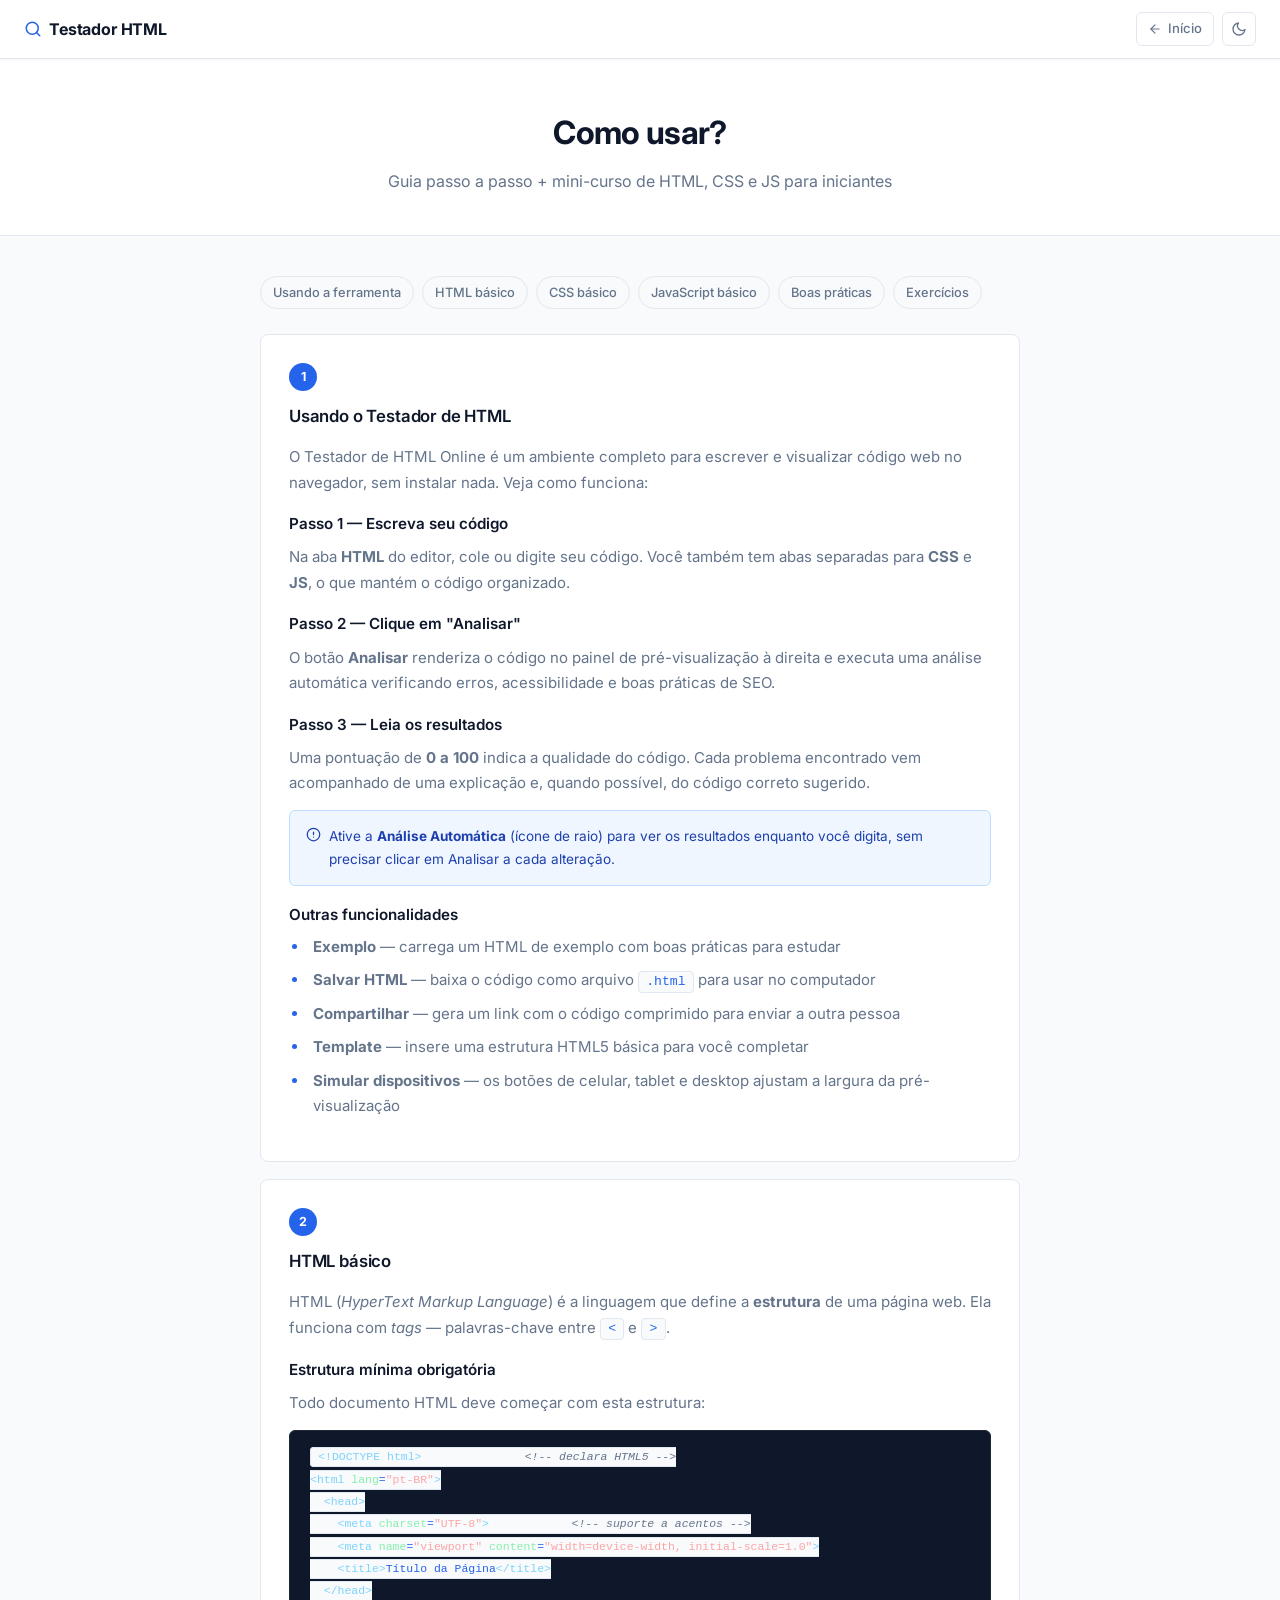
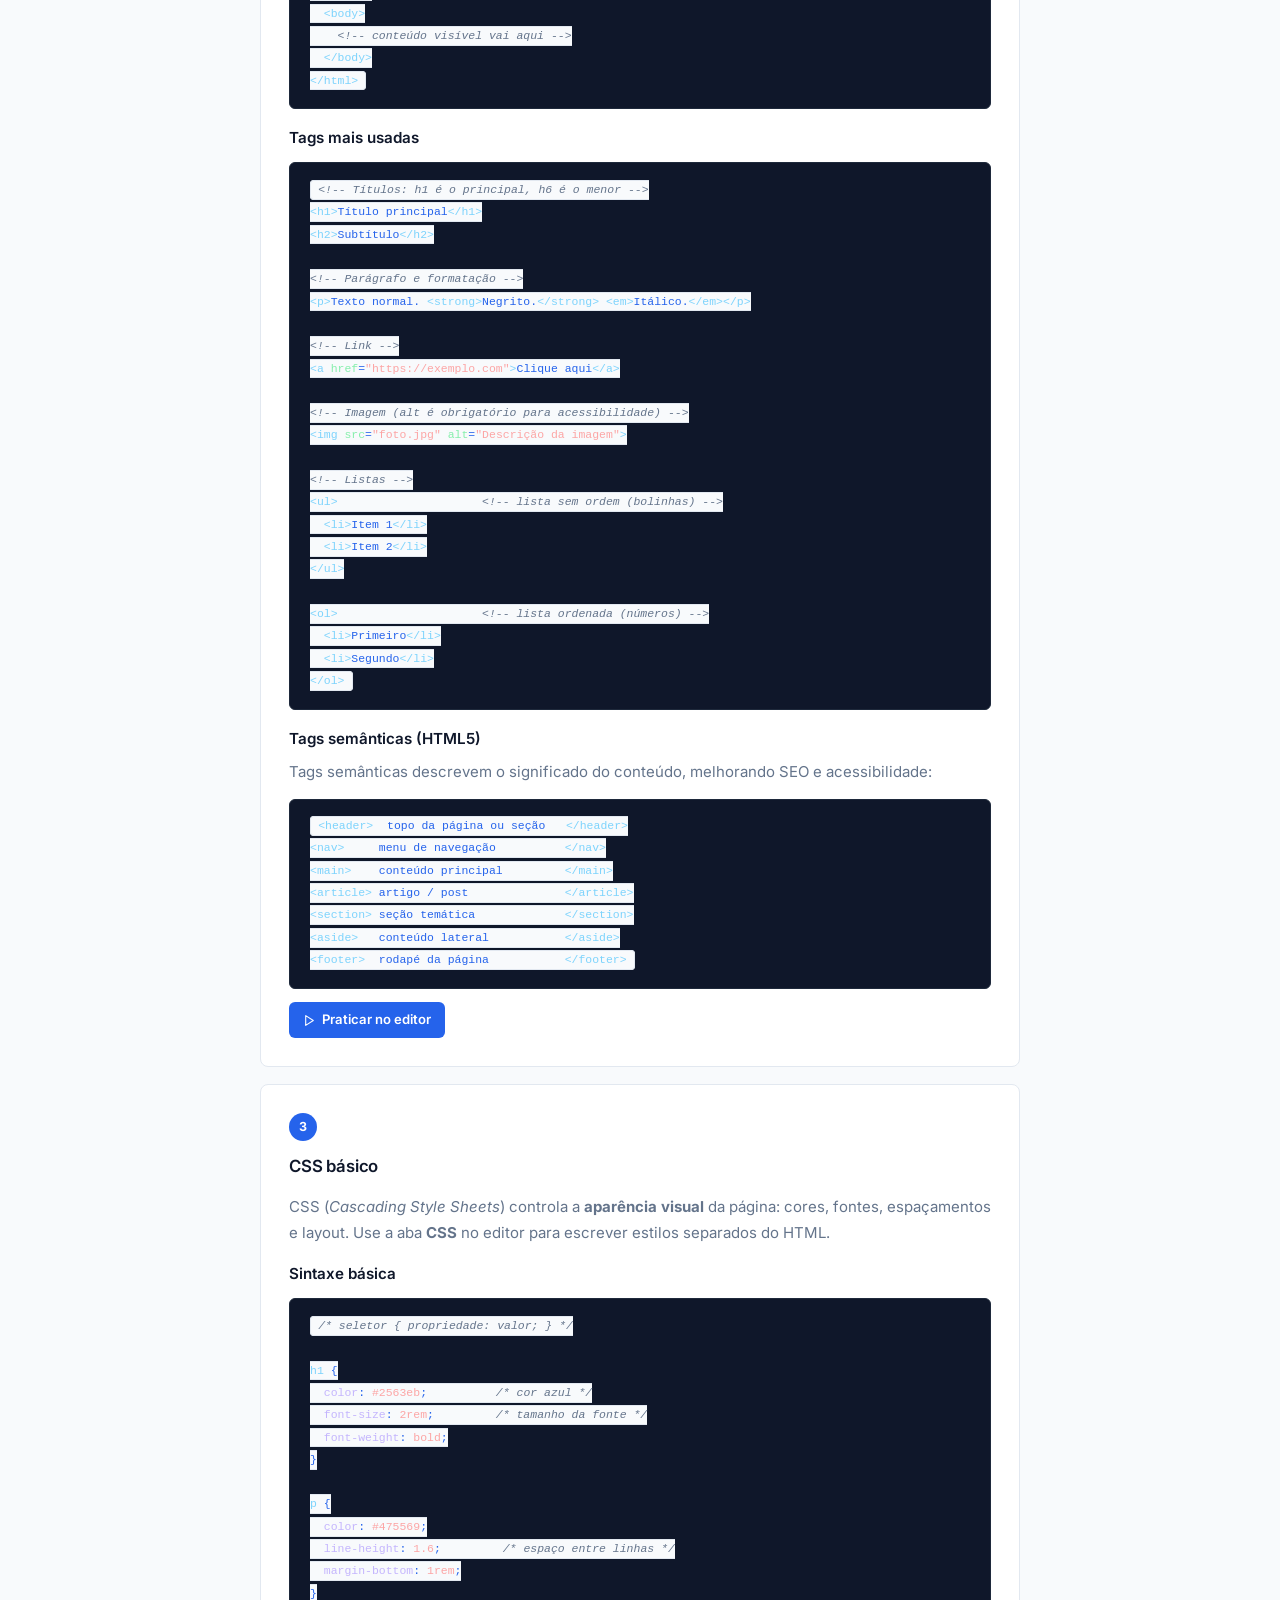
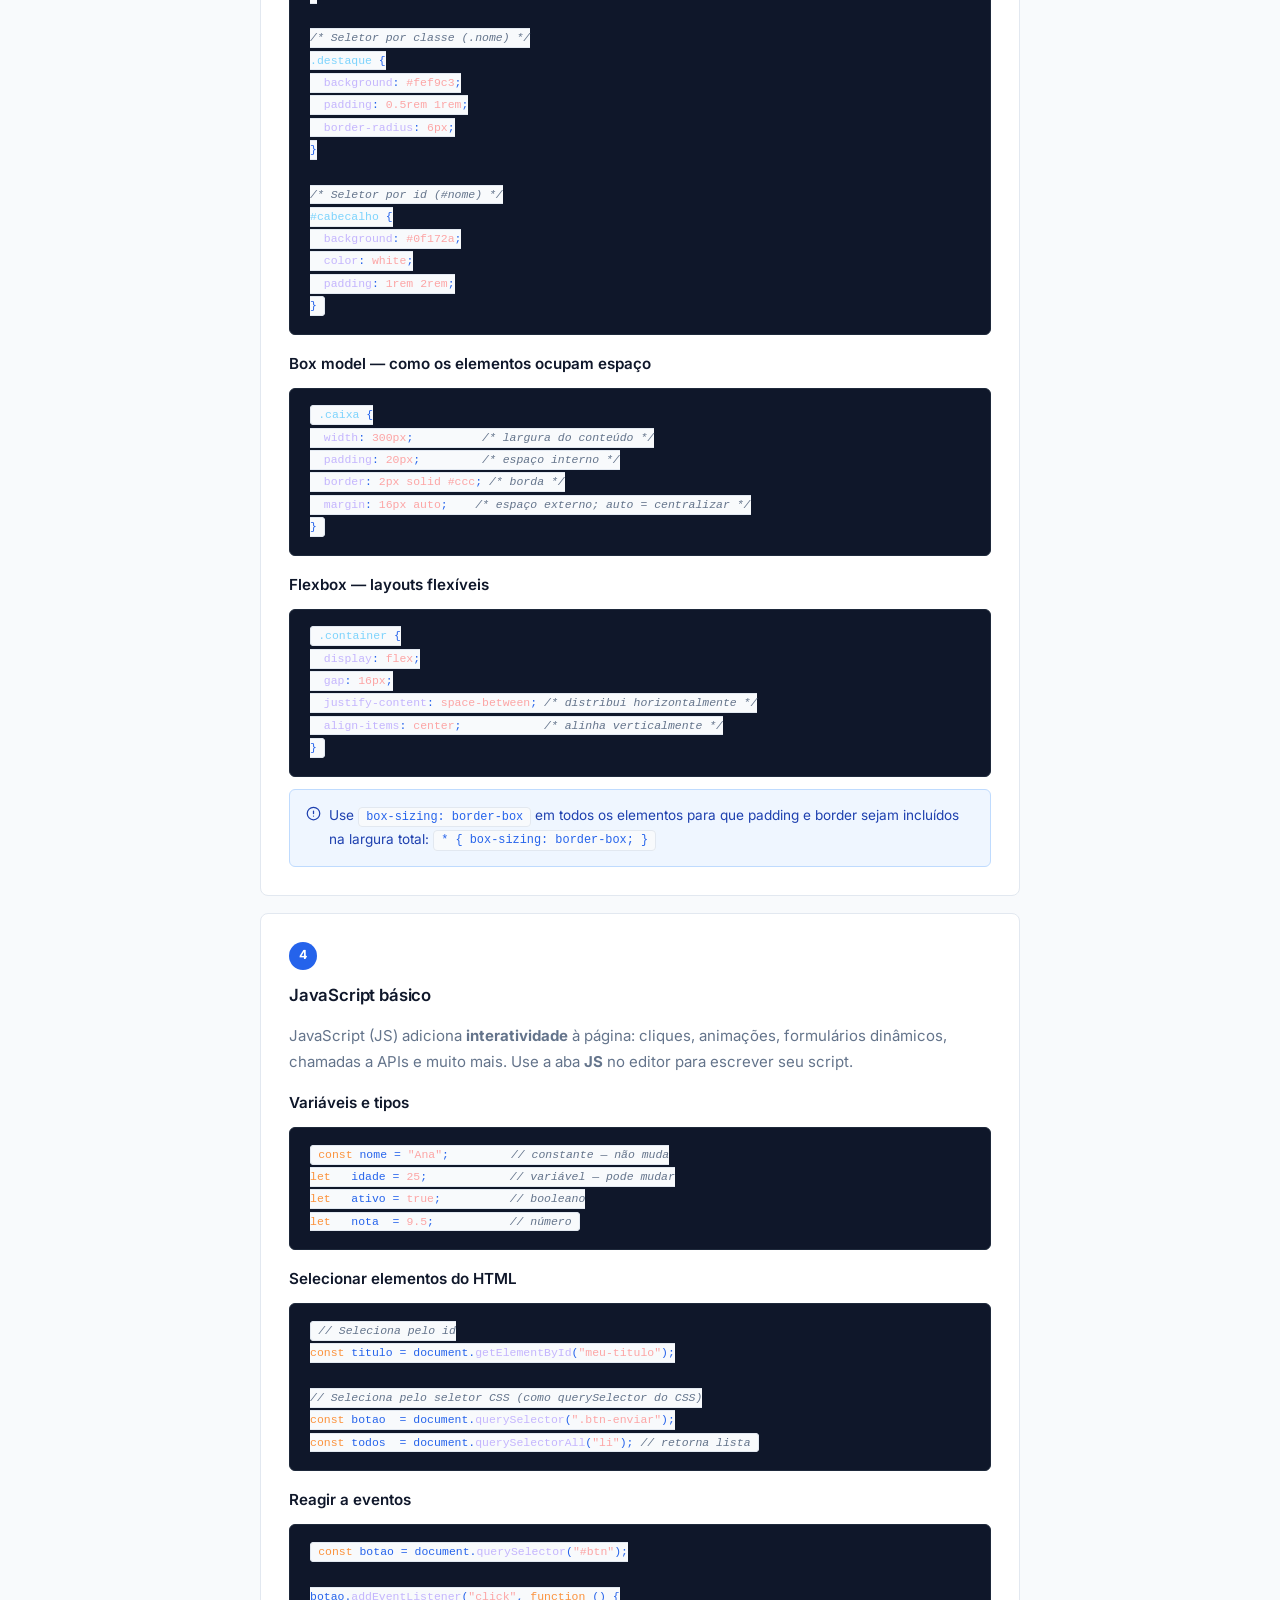
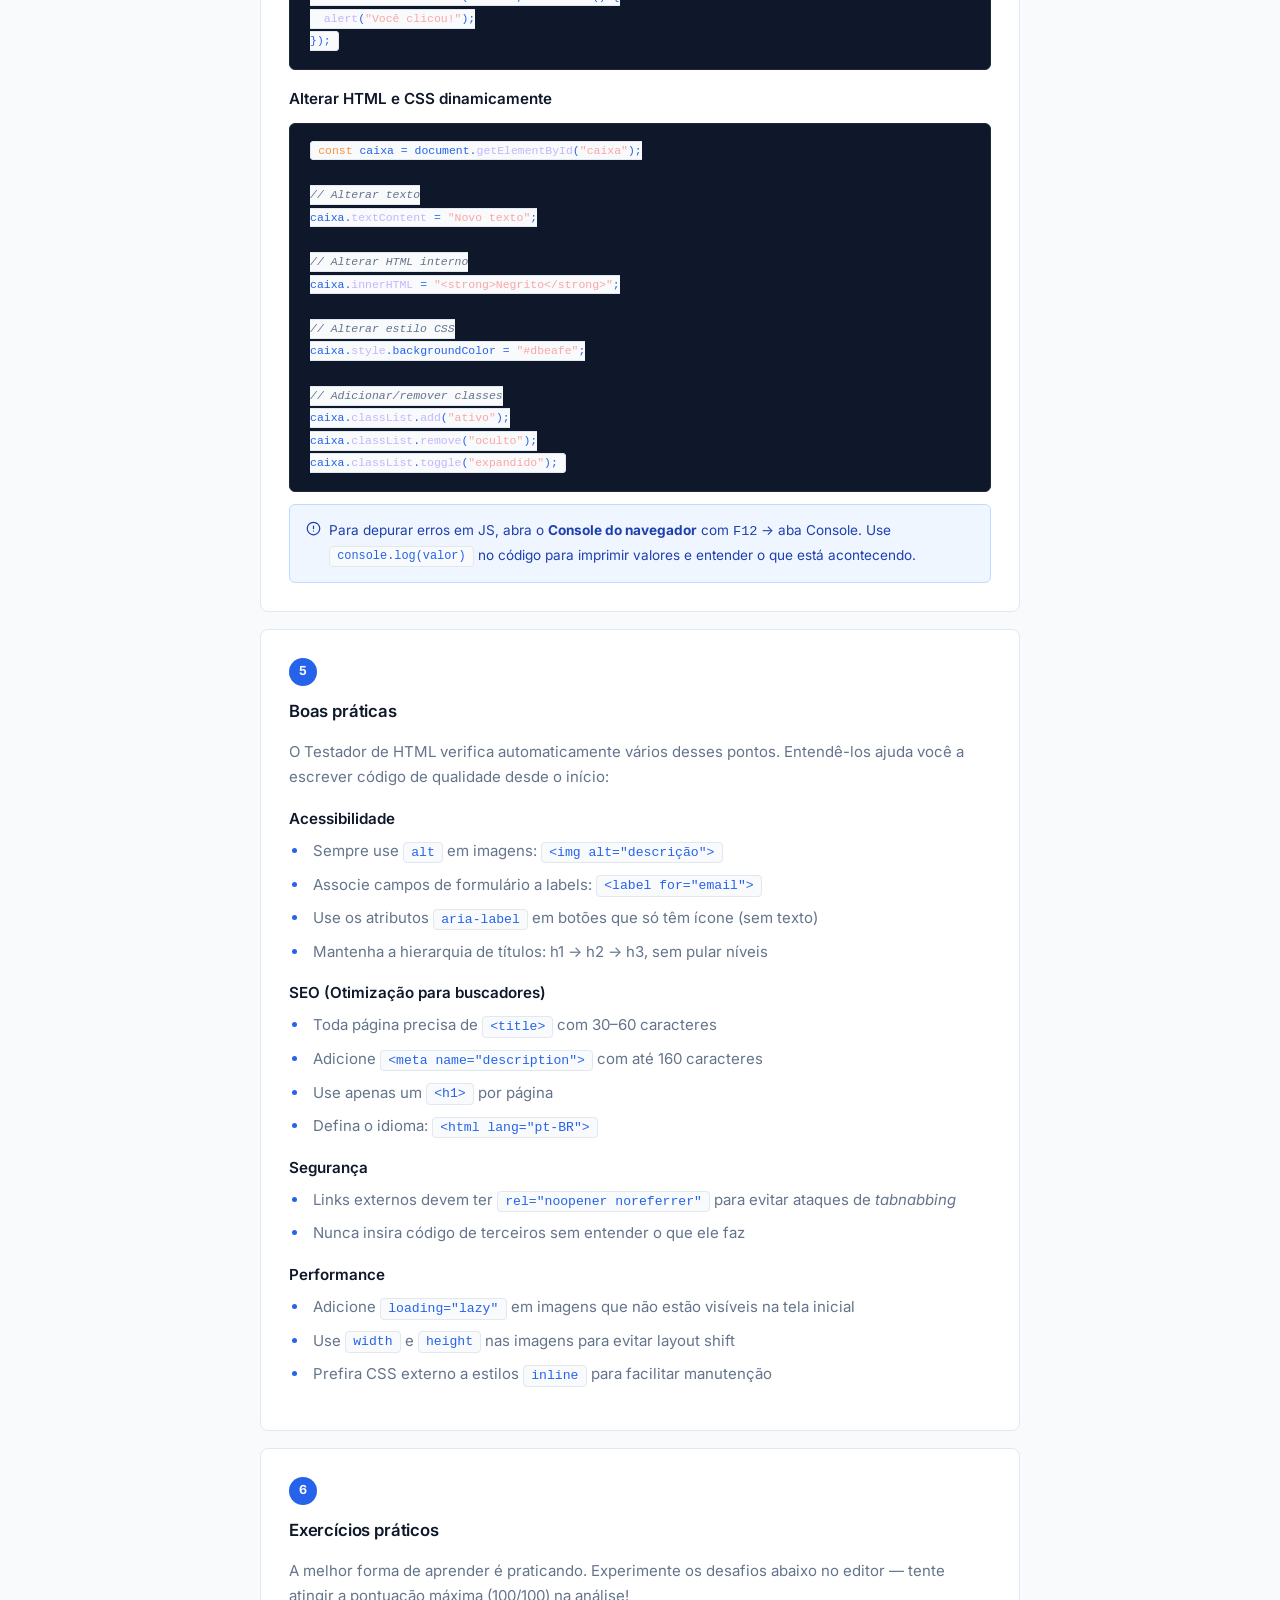
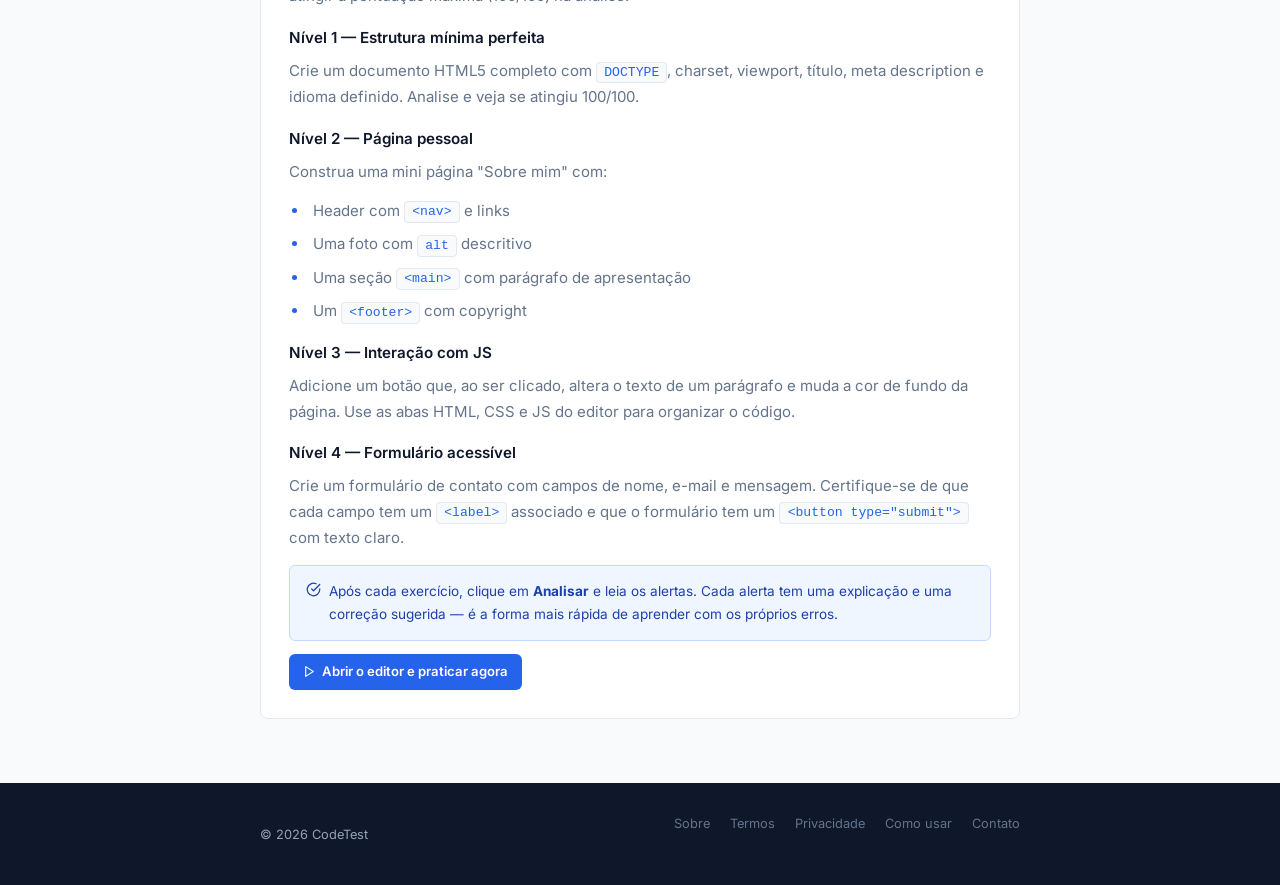
==== commit 9ddb3f26: "Merge pull request #11 from JoaoClaudiano/copilot/refactor-institutional-pages Refactor institutiona" ====
--- a/como-usar.html
+++ b/como-usar.html
@@ -153,7 +153,7 @@
 <body>
 
 <header class="site-header">
-    <a href="/html-teste/" class="site-header-brand" aria-label="Testador HTML Online — página inicial">
+    <a href="/html-teste/" class="site-header-brand" aria-label="CodeTest — página inicial">
         <svg width="18" height="18" viewBox="0 0 24 24" fill="none" stroke="currentColor" stroke-width="2" stroke-linecap="round" stroke-linejoin="round" aria-hidden="true"><circle cx="11" cy="11" r="8"/><path d="m21 21-4.35-4.35"/></svg>
         Testador HTML
     </a>
@@ -458,12 +458,13 @@
 
 <footer class="page-footer">
     <div class="page-footer-inner">
-        <span class="page-footer-copy">© 2026 Testador de HTML Online</span>
+        <span class="page-footer-copy">© 2026 CodeTest</span>
         <ul class="page-footer-links">
             <li><a href="sobre.html">Sobre</a></li>
             <li><a href="termos.html">Termos</a></li>
             <li><a href="privacidade.html">Privacidade</a></li>
             <li><a href="como-usar.html">Como usar</a></li>
+            <li><a href="contato.html">Contato</a></li>
         </ul>
     </div>
 </footer>
--- a/css/pages.css
+++ b/css/pages.css
@@ -275,3 +275,422 @@
     section { padding: 1.25rem; }
 }
 
+
+/* ─── Page badge ────────────────────────────────────────────────────────────── */
+.page-badge {
+    display: inline-flex;
+    align-items: center;
+    gap: 6px;
+    background: #eff6ff;
+    color: #1d4ed8;
+    border: 1px solid #bfdbfe;
+    border-radius: 20px;
+    padding: 4px 12px;
+    font-size: 0.78rem;
+    font-weight: 600;
+    letter-spacing: 0.02em;
+    margin-bottom: 0.75rem;
+}
+html.dark .page-badge {
+    background: rgba(37,99,235,0.15);
+    color: #93c5fd;
+    border-color: rgba(37,99,235,0.3);
+}
+
+/* ─── Stats bar ─────────────────────────────────────────────────────────────── */
+.stats-bar {
+    display: flex;
+    flex-wrap: wrap;
+    gap: 12px;
+    padding: 1.5rem 1.75rem;
+    background: var(--surface);
+    border: 1px solid var(--border);
+    border-radius: var(--border-radius);
+    margin-bottom: 1rem;
+    justify-content: space-around;
+}
+
+.stat-item {
+    display: flex;
+    flex-direction: column;
+    align-items: center;
+    gap: 4px;
+    text-align: center;
+    min-width: 100px;
+    flex: 1;
+}
+
+.stat-item-icon {
+    font-size: 1.4rem;
+    line-height: 1;
+}
+
+.stat-item-value {
+    font-size: 1rem;
+    font-weight: 700;
+    color: var(--primary);
+    letter-spacing: -0.01em;
+}
+
+.stat-item-label {
+    font-size: 0.75rem;
+    color: var(--text-muted);
+    font-weight: 500;
+}
+
+/* ─── Feature cards grid ────────────────────────────────────────────────────── */
+.features-grid {
+    display: grid;
+    grid-template-columns: 1fr 1fr;
+    gap: 12px;
+    margin-top: 0.25rem;
+}
+
+.feature-card {
+    background: var(--bg);
+    border: 1px solid var(--border);
+    border-radius: 8px;
+    padding: 1rem 1.1rem;
+    display: flex;
+    flex-direction: column;
+    gap: 6px;
+}
+
+.feature-card-icon {
+    font-size: 1.25rem;
+    line-height: 1;
+}
+
+.feature-card-title {
+    font-size: 0.875rem;
+    font-weight: 600;
+    color: var(--text);
+}
+
+.feature-card-desc {
+    font-size: 0.8rem;
+    color: var(--text-muted);
+    line-height: 1.5;
+    margin: 0;
+}
+
+@media (max-width: 560px) {
+    .features-grid { grid-template-columns: 1fr; }
+    .stats-bar { justify-content: flex-start; }
+    .stat-item { min-width: 80px; }
+}
+
+/* ─── Table of contents nav ─────────────────────────────────────────────────── */
+.toc-nav {
+    display: flex;
+    flex-wrap: wrap;
+    gap: 8px;
+    padding: 1.25rem 1.75rem;
+    background: var(--surface);
+    border: 1px solid var(--border);
+    border-radius: var(--border-radius);
+    margin-bottom: 1rem;
+}
+
+.toc-nav-label {
+    font-size: 0.75rem;
+    font-weight: 600;
+    color: var(--text-muted);
+    text-transform: uppercase;
+    letter-spacing: 0.06em;
+    width: 100%;
+    margin-bottom: 2px;
+}
+
+.toc-nav a {
+    display: inline-flex;
+    align-items: center;
+    gap: 5px;
+    font-size: 0.8rem;
+    font-weight: 500;
+    color: var(--text-muted);
+    background: var(--bg);
+    border: 1px solid var(--border);
+    border-radius: 20px;
+    padding: 4px 11px;
+    text-decoration: none;
+    transition: all 0.15s;
+    white-space: nowrap;
+}
+
+.toc-nav a:hover {
+    color: var(--primary);
+    border-color: var(--primary);
+    background: #eff6ff;
+    text-decoration: none;
+}
+html.dark .toc-nav a:hover {
+    background: rgba(37,99,235,0.1);
+}
+
+/* ─── Privacy summary card ──────────────────────────────────────────────────── */
+.privacy-summary {
+    display: grid;
+    grid-template-columns: repeat(auto-fit, minmax(160px, 1fr));
+    gap: 12px;
+    padding: 1.5rem 1.75rem;
+    background: linear-gradient(135deg, #f0fdf4 0%, #eff6ff 100%);
+    border: 1px solid #bbf7d0;
+    border-radius: var(--border-radius);
+    margin-bottom: 1rem;
+}
+html.dark .privacy-summary {
+    background: linear-gradient(135deg, rgba(16,185,129,0.08) 0%, rgba(37,99,235,0.08) 100%);
+    border-color: rgba(16,185,129,0.25);
+}
+
+.privacy-summary-item {
+    display: flex;
+    align-items: flex-start;
+    gap: 10px;
+}
+
+.privacy-summary-icon {
+    font-size: 1.4rem;
+    flex-shrink: 0;
+    margin-top: 1px;
+}
+
+.privacy-summary-text strong {
+    display: block;
+    font-size: 0.83rem;
+    font-weight: 700;
+    color: #065f46;
+    margin-bottom: 2px;
+}
+html.dark .privacy-summary-text strong { color: #6ee7b7; }
+
+.privacy-summary-text span {
+    font-size: 0.75rem;
+    color: #047857;
+    line-height: 1.4;
+}
+html.dark .privacy-summary-text span { color: #a7f3d0; }
+
+/* ─── FAQ accordion ─────────────────────────────────────────────────────────── */
+.faq-list {
+    display: flex;
+    flex-direction: column;
+    gap: 8px;
+    list-style: none;
+    padding: 0;
+    margin: 0;
+}
+
+.faq-item {
+    border: 1px solid var(--border);
+    border-radius: 8px;
+    overflow: hidden;
+    background: var(--bg);
+}
+
+.faq-question {
+    width: 100%;
+    background: none;
+    border: none;
+    padding: 0.9rem 1.1rem;
+    display: flex;
+    align-items: center;
+    justify-content: space-between;
+    gap: 12px;
+    cursor: pointer;
+    text-align: left;
+    font-size: 0.875rem;
+    font-weight: 600;
+    color: var(--text);
+    font-family: inherit;
+    transition: background 0.15s;
+}
+
+.faq-question:hover { background: var(--surface); }
+
+.faq-chevron {
+    flex-shrink: 0;
+    width: 16px;
+    height: 16px;
+    color: var(--text-muted);
+    transition: transform 0.25s;
+}
+
+.faq-item.open .faq-chevron { transform: rotate(180deg); }
+.faq-item.open .faq-question { background: var(--surface); }
+
+.faq-answer {
+    display: none;
+    padding: 0 1.1rem 0.9rem;
+    font-size: 0.85rem;
+    color: var(--text-muted);
+    line-height: 1.65;
+    background: var(--surface);
+    border-top: 1px solid var(--border);
+}
+.faq-item.open .faq-answer { display: block; }
+
+/* ─── Contact cards ─────────────────────────────────────────────────────────── */
+.contact-cards {
+    display: grid;
+    grid-template-columns: 1fr 1fr;
+    gap: 12px;
+    margin-bottom: 1rem;
+}
+
+.contact-card {
+    background: var(--surface);
+    border: 1px solid var(--border);
+    border-radius: var(--border-radius);
+    padding: 1.5rem 1.75rem;
+    display: flex;
+    flex-direction: column;
+    gap: 10px;
+}
+
+.contact-card-icon {
+    font-size: 1.75rem;
+    line-height: 1;
+}
+
+.contact-card-title {
+    font-size: 1rem;
+    font-weight: 700;
+    color: var(--text);
+    margin: 0;
+}
+
+.contact-card-desc {
+    font-size: 0.82rem;
+    color: var(--text-muted);
+    line-height: 1.5;
+    margin: 0;
+}
+
+.contact-card-action {
+    display: inline-flex;
+    align-items: center;
+    gap: 6px;
+    font-size: 0.83rem;
+    font-weight: 600;
+    word-break: break-all;
+}
+
+.btn-copy {
+    display: inline-flex;
+    align-items: center;
+    gap: 6px;
+    font-size: 0.8rem;
+    font-weight: 600;
+    color: var(--primary);
+    background: #eff6ff;
+    border: 1px solid #bfdbfe;
+    border-radius: 6px;
+    padding: 5px 11px;
+    cursor: pointer;
+    font-family: inherit;
+    transition: all 0.15s;
+    margin-top: 4px;
+    width: fit-content;
+}
+.btn-copy:hover { background: #dbeafe; border-color: var(--primary); }
+.btn-copy--link { text-decoration: none; }
+.btn-copy--link:hover { text-decoration: none; }
+html.dark .btn-copy {
+    background: rgba(37,99,235,0.15);
+    border-color: rgba(37,99,235,0.3);
+    color: #93c5fd;
+}
+html.dark .btn-copy:hover { background: rgba(37,99,235,0.25); }
+
+.contact-time-note {
+    background: #fffbeb;
+    border: 1px solid #fde68a;
+    border-radius: 8px;
+    padding: 1rem 1.25rem;
+    font-size: 0.85rem;
+    color: #92400e;
+    display: flex;
+    gap: 10px;
+    align-items: flex-start;
+    margin-bottom: 1rem;
+}
+html.dark .contact-time-note {
+    background: rgba(234,179,8,0.1);
+    border-color: rgba(234,179,8,0.3);
+    color: #fde68a;
+}
+
+@media (max-width: 560px) {
+    .contact-cards { grid-template-columns: 1fr; }
+    .privacy-summary { grid-template-columns: 1fr 1fr; }
+}
+
+/* ─── Section icon headings ─────────────────────────────────────────────────── */
+.section-icon-heading {
+    display: flex;
+    align-items: center;
+    gap: 8px;
+    margin-bottom: 0.85rem;
+}
+.section-icon-heading .icon {
+    font-size: 1.1rem;
+    line-height: 1;
+    flex-shrink: 0;
+}
+.section-icon-heading h2 {
+    margin: 0;
+}
+
+/* ─── Tech stack list ───────────────────────────────────────────────────────── */
+.tech-list {
+    display: flex;
+    flex-wrap: wrap;
+    gap: 8px;
+    list-style: none;
+    padding: 0;
+    margin-top: 0.5rem;
+}
+.tech-list li {
+    display: inline-flex;
+    align-items: center;
+    gap: 6px;
+    background: var(--bg);
+    border: 1px solid var(--border);
+    border-radius: 20px;
+    padding: 4px 12px;
+    font-size: 0.78rem;
+    font-weight: 600;
+    color: var(--text);
+    margin: 0;
+}
+.tech-list li::marker { content: none; }
+
+/* ─── CTA inline block ──────────────────────────────────────────────────────── */
+.cta-block {
+    display: flex;
+    align-items: center;
+    justify-content: space-between;
+    gap: 12px;
+    flex-wrap: wrap;
+    margin-top: 0.5rem;
+}
+.btn-primary {
+    display: inline-flex;
+    align-items: center;
+    gap: 7px;
+    background: var(--primary);
+    color: white;
+    border: none;
+    border-radius: 8px;
+    padding: 9px 18px;
+    font-size: 0.875rem;
+    font-weight: 600;
+    text-decoration: none;
+    cursor: pointer;
+    transition: all 0.15s;
+    font-family: inherit;
+    white-space: nowrap;
+}
+.btn-primary:hover { background: var(--primary-dark); color: white; text-decoration: none; transform: translateY(-1px); }
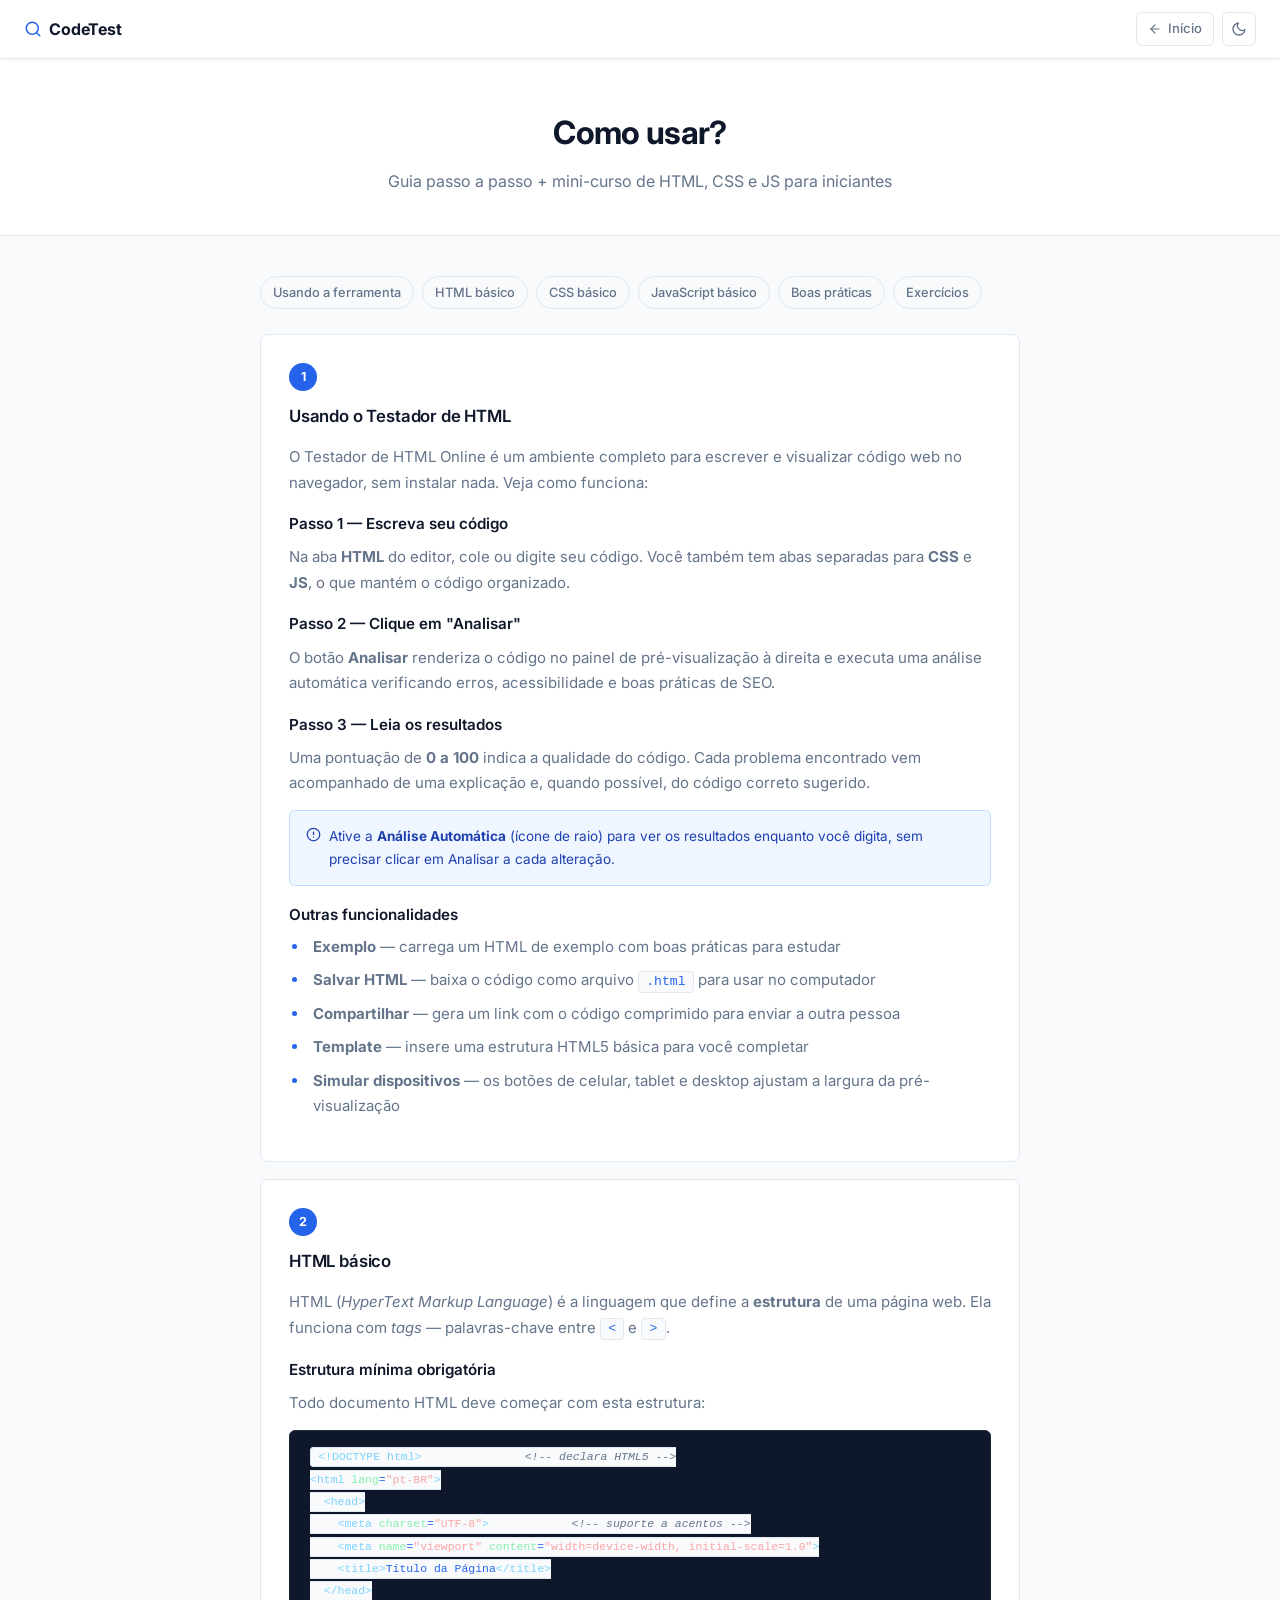
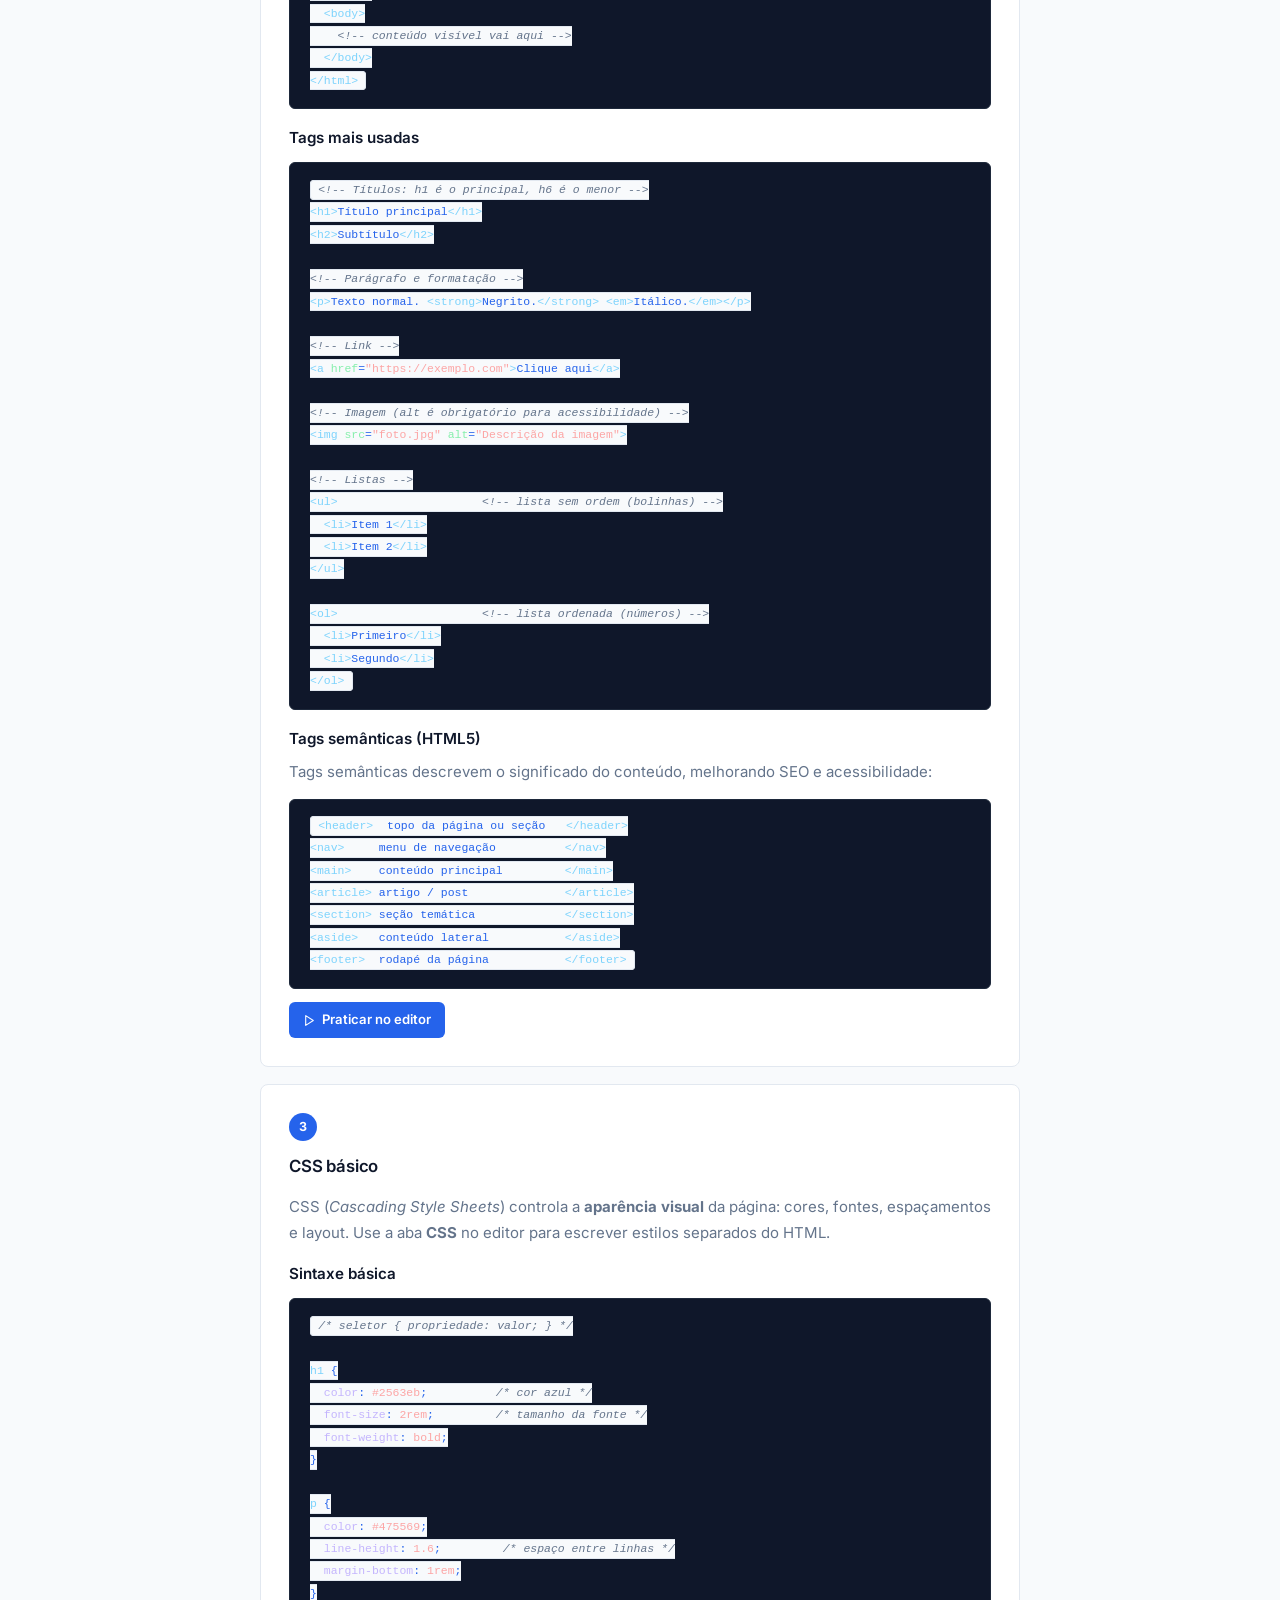
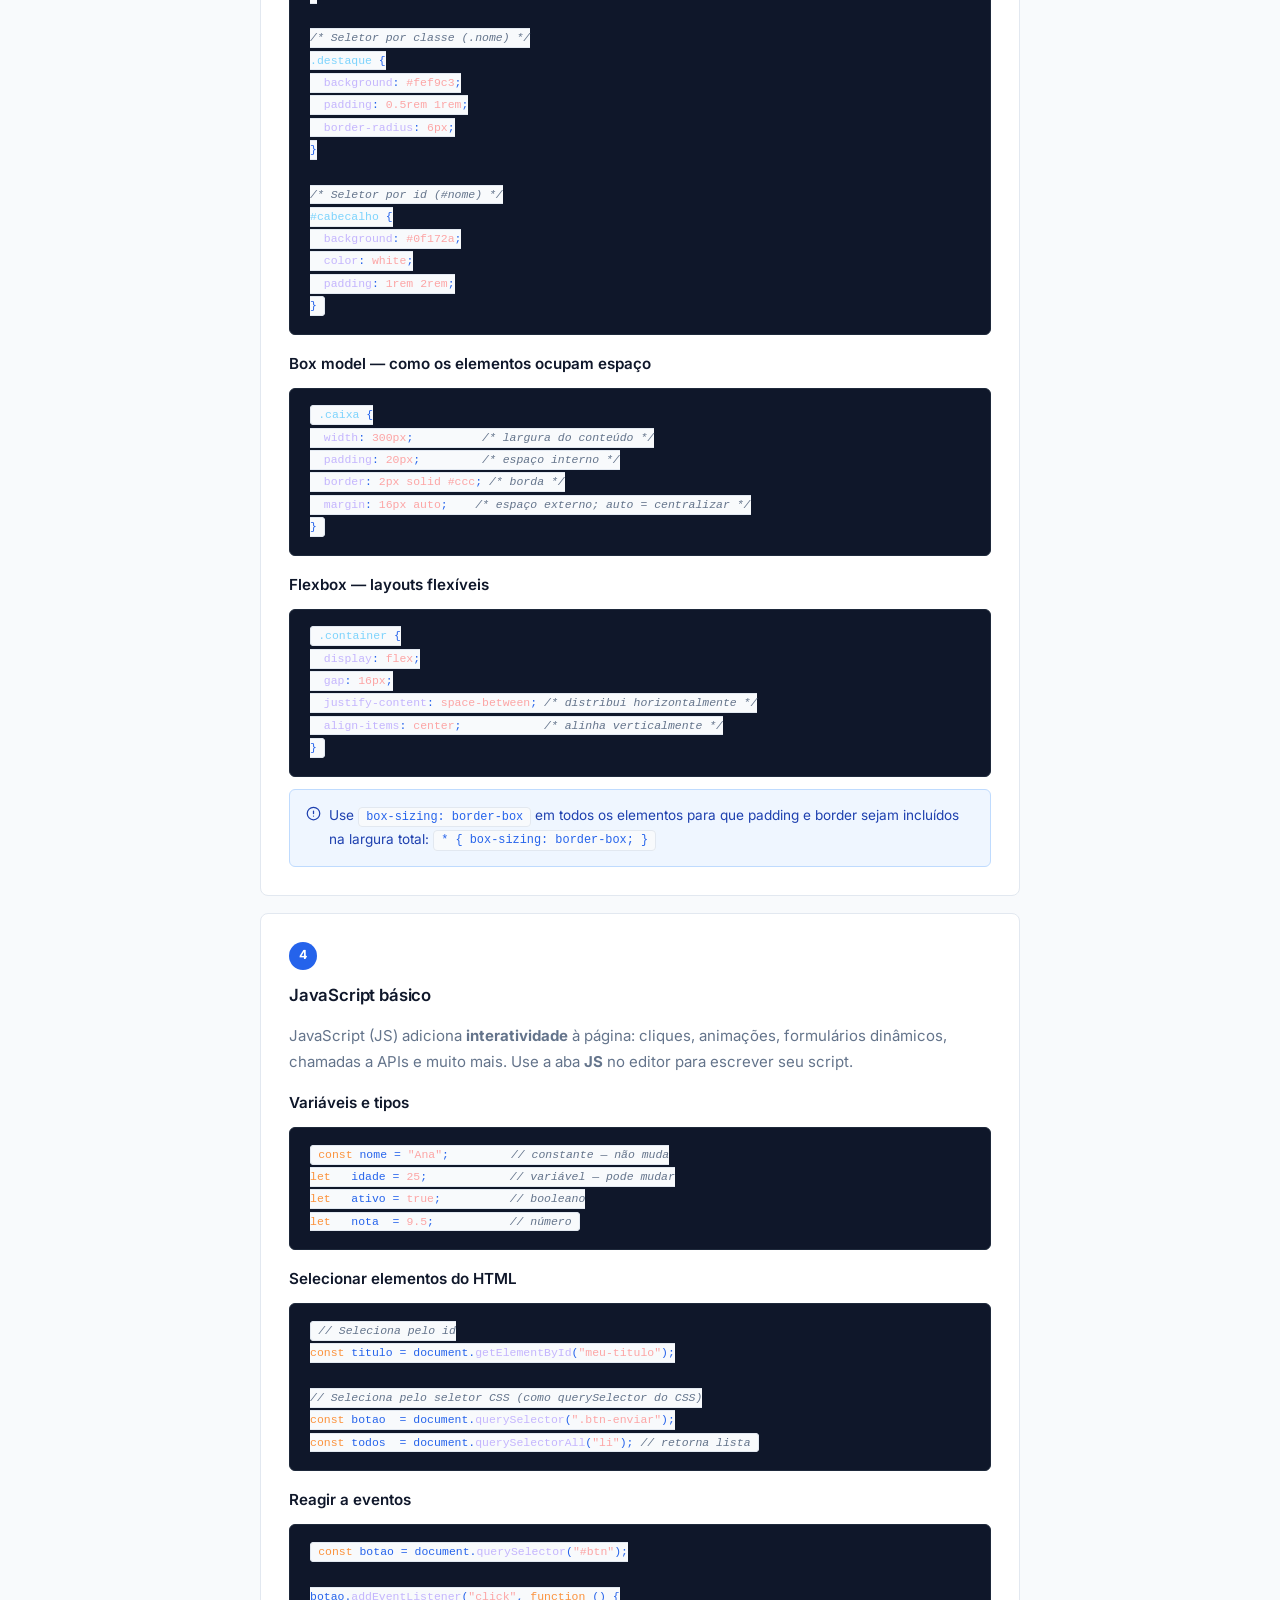
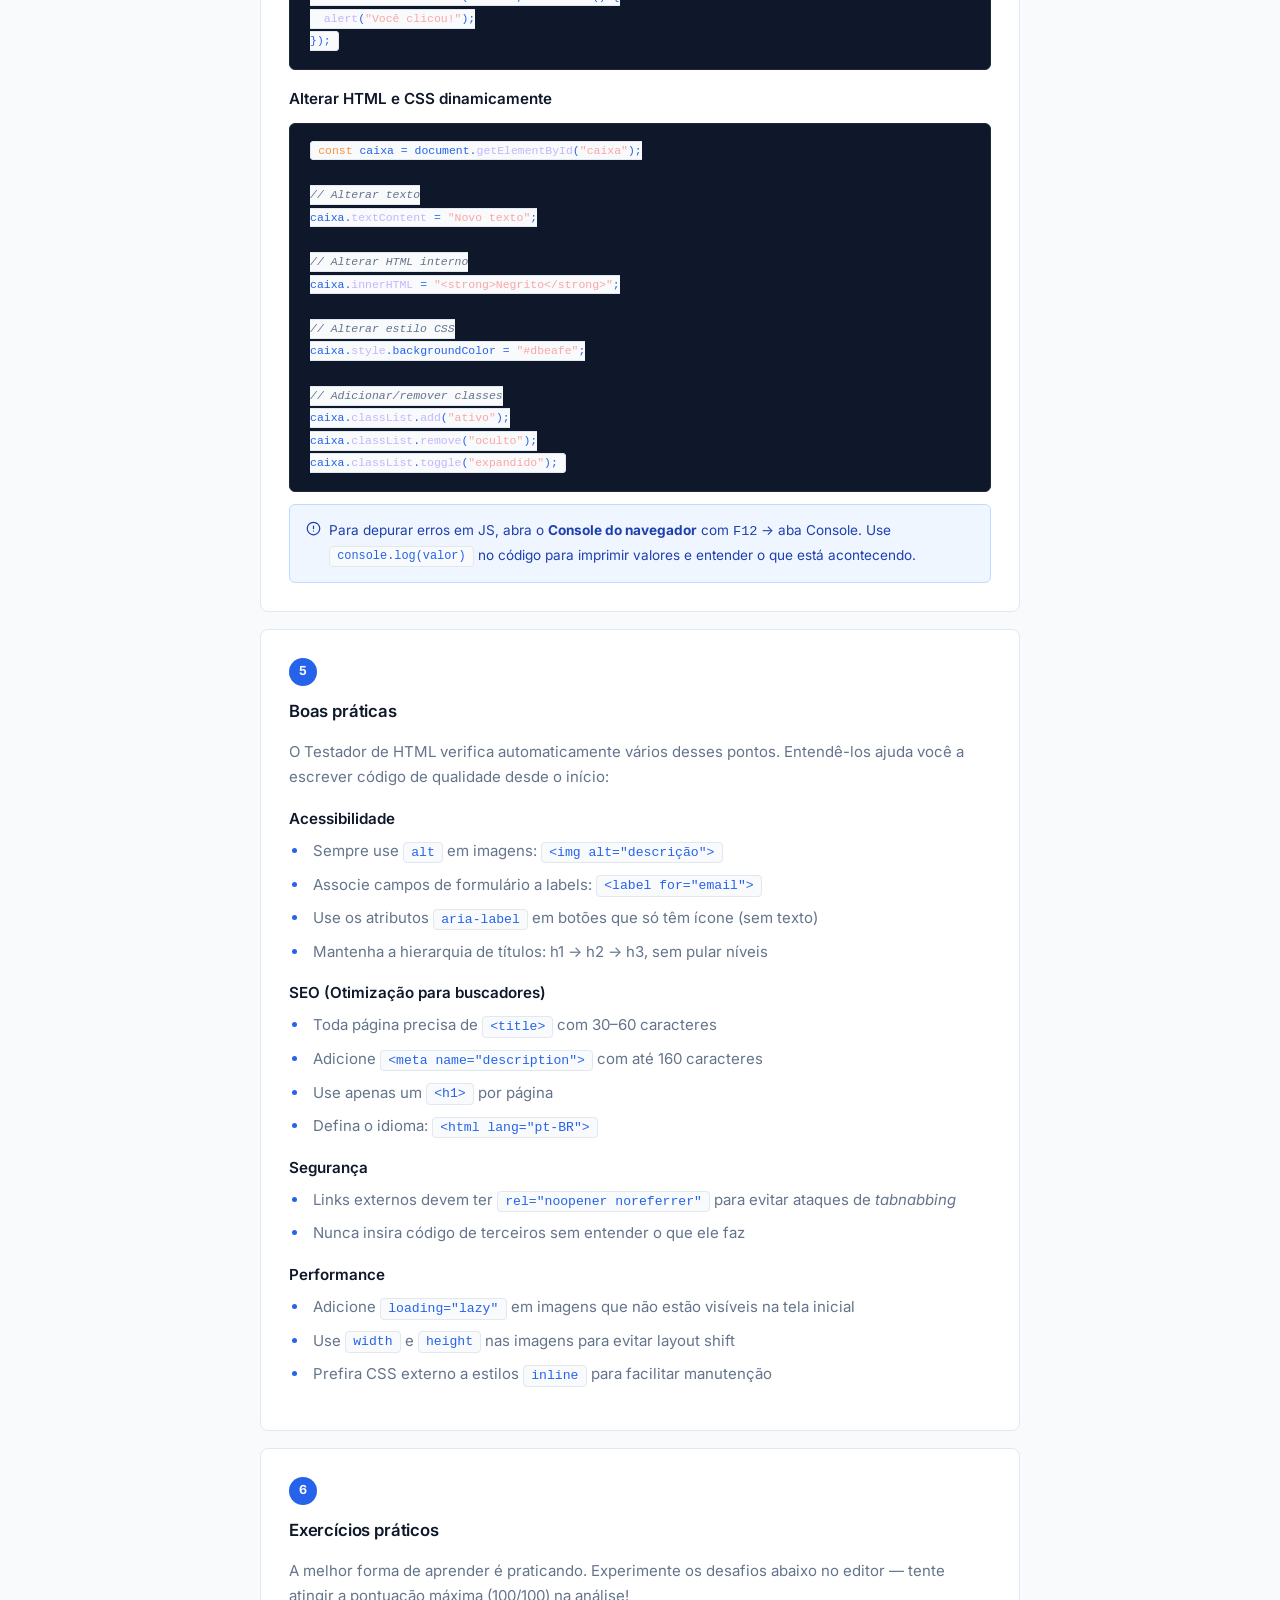
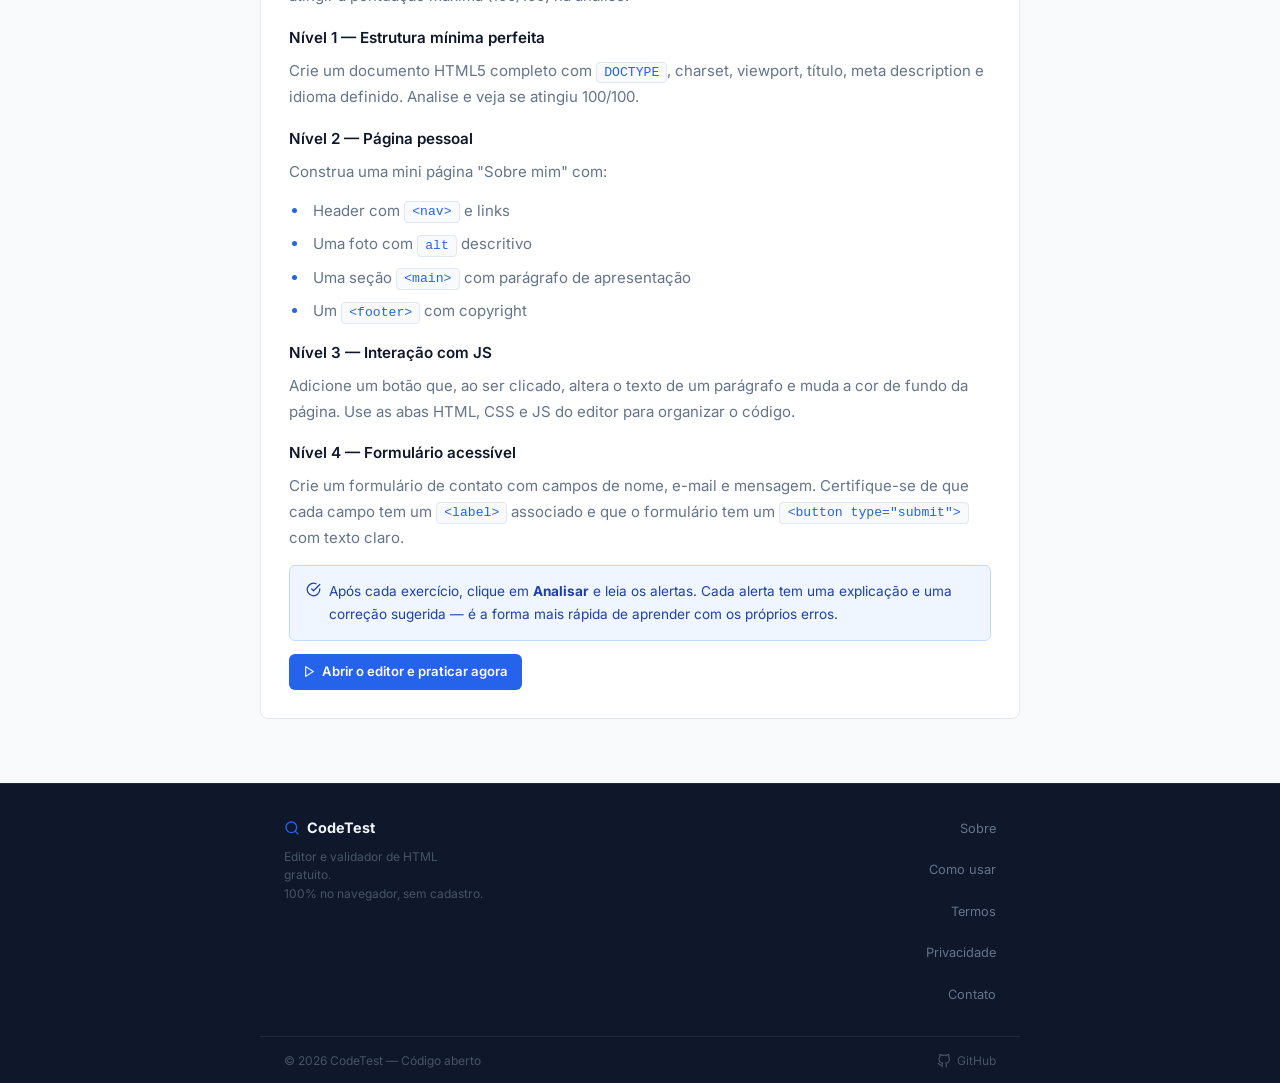
==== commit 1398fcda: "feat: improve institutional pages — SVG icons, professional footer, mobile fixes Agent-Logs-Url: htt" ====
--- a/como-usar.html
+++ b/como-usar.html
@@ -155,7 +155,7 @@
 <header class="site-header">
     <a href="/html-teste/" class="site-header-brand" aria-label="CodeTest — página inicial">
         <svg width="18" height="18" viewBox="0 0 24 24" fill="none" stroke="currentColor" stroke-width="2" stroke-linecap="round" stroke-linejoin="round" aria-hidden="true"><circle cx="11" cy="11" r="8"/><path d="m21 21-4.35-4.35"/></svg>
-        Testador HTML
+        CodeTest
     </a>
     <div class="site-header-right">
         <a href="/html-teste/" class="btn-back" aria-label="Voltar à página inicial">
@@ -458,14 +458,29 @@
 
 <footer class="page-footer">
     <div class="page-footer-inner">
-        <span class="page-footer-copy">© 2026 CodeTest</span>
-        <ul class="page-footer-links">
-            <li><a href="sobre.html">Sobre</a></li>
-            <li><a href="termos.html">Termos</a></li>
-            <li><a href="privacidade.html">Privacidade</a></li>
-            <li><a href="como-usar.html">Como usar</a></li>
-            <li><a href="contato.html">Contato</a></li>
-        </ul>
+        <div class="page-footer-brand">
+            <a href="/html-teste/" class="page-footer-logo">
+                <svg width="16" height="16" viewBox="0 0 24 24" fill="none" stroke="currentColor" stroke-width="2" stroke-linecap="round" stroke-linejoin="round" aria-hidden="true"><circle cx="11" cy="11" r="8"/><path d="m21 21-4.35-4.35"/></svg>
+                CodeTest
+            </a>
+            <p class="page-footer-tagline">Editor e validador de HTML gratuito.<br>100% no navegador, sem cadastro.</p>
+        </div>
+        <nav aria-label="Links do rodapé">
+            <ul class="page-footer-links">
+                <li><a href="sobre.html">Sobre</a></li>
+                <li><a href="como-usar.html">Como usar</a></li>
+                <li><a href="termos.html">Termos</a></li>
+                <li><a href="privacidade.html">Privacidade</a></li>
+                <li><a href="contato.html">Contato</a></li>
+            </ul>
+        </nav>
+    </div>
+    <div class="page-footer-bottom">
+        <span class="page-footer-copy">© <span id="footer-year">2026</span> CodeTest — Código aberto</span>
+        <a href="https://github.com/JoaoClaudiano/codetest" target="_blank" rel="noopener noreferrer" class="page-footer-github" aria-label="Repositório no GitHub">
+            <svg width="14" height="14" viewBox="0 0 24 24" fill="none" stroke="currentColor" stroke-width="2" stroke-linecap="round" stroke-linejoin="round" aria-hidden="true"><path d="M9 19c-5 1.5-5-2.5-7-3m14 6v-3.87a3.37 3.37 0 0 0-.94-2.61c3.14-.35 6.44-1.54 6.44-7A5.44 5.44 0 0 0 20 4.77 5.07 5.07 0 0 0 19.91 1S18.73.65 16 2.48a13.38 13.38 0 0 0-7 0C6.27.65 5.09 1 5.09 1A5.07 5.07 0 0 0 5 4.77a5.44 5.44 0 0 0-1.5 3.78c0 5.42 3.3 6.61 6.44 7A3.37 3.37 0 0 0 9 18.13V22"/></svg>
+            GitHub
+        </a>
     </div>
 </footer>
 
--- a/css/pages.css
+++ b/css/pages.css
@@ -213,8 +213,8 @@
 footer.page-footer {
     background: #0f172a;
     color: #94a3b8;
-    padding: 1.75rem 1.5rem;
     margin-top: auto;
+    border-top: 1px solid #1e293b;
 }
 html.dark footer.page-footer,
 body.dark footer.page-footer { background: #020617; }
@@ -223,20 +223,48 @@
     max-width: 760px;
     margin: 0 auto;
     display: flex;
-    align-items: center;
+    align-items: flex-start;
     justify-content: space-between;
     flex-wrap: wrap;
-    gap: 12px;
-}
-
-.page-footer-copy {
-    font-size: 0.8rem;
+    gap: 1.5rem;
+    padding: 2rem 1.5rem 1.25rem;
+}
+
+.page-footer-brand {
+    display: flex;
+    flex-direction: column;
+    gap: 0.5rem;
+}
+
+.page-footer-logo {
+    display: inline-flex;
+    align-items: center;
+    gap: 7px;
+    font-size: 0.9rem;
+    font-weight: 700;
+    color: #f1f5f9;
+    text-decoration: none;
+    transition: color 0.15s;
+}
+.page-footer-logo svg { color: #2563eb; }
+.page-footer-logo:hover { color: #93c5fd; text-decoration: none; }
+
+.page-footer-tagline {
+    font-size: 0.75rem;
+    color: #475569;
+    line-height: 1.55;
+    max-width: 200px;
+    margin: 0;
 }
 
 .page-footer-links {
     display: flex;
-    gap: 16px;
+    flex-direction: column;
+    gap: 8px;
     list-style: none;
+    padding: 0;
+    margin: 0;
+    align-items: flex-end;
 }
 .page-footer-links a {
     font-size: 0.8rem;
@@ -245,6 +273,34 @@
     transition: color 0.15s;
 }
 .page-footer-links a:hover { color: #f1f5f9; }
+
+.page-footer-bottom {
+    max-width: 760px;
+    margin: 0 auto;
+    padding: 0.9rem 1.5rem;
+    border-top: 1px solid #1e293b;
+    display: flex;
+    align-items: center;
+    justify-content: space-between;
+    flex-wrap: wrap;
+    gap: 10px;
+}
+
+.page-footer-copy {
+    font-size: 0.75rem;
+    color: #475569;
+}
+
+.page-footer-github {
+    display: inline-flex;
+    align-items: center;
+    gap: 6px;
+    font-size: 0.75rem;
+    color: #475569;
+    text-decoration: none;
+    transition: color 0.15s;
+}
+.page-footer-github:hover { color: #f1f5f9; text-decoration: none; }
 
 /* ─── Scroll to top ────────────────────────────────────────────────────────── */
 #topBtn {
@@ -270,6 +326,7 @@
 
 /* ─── Responsive ───────────────────────────────────────────────────────────── */
 @media (max-width: 640px) {
+    .page-hero { padding: 2.5rem 1rem 2rem; }
     .page-hero h1 { font-size: 1.6rem; }
     .site-header { padding: 0.65rem 1rem; }
     section { padding: 1.25rem; }
@@ -321,8 +378,8 @@
 }
 
 .stat-item-icon {
-    font-size: 1.4rem;
-    line-height: 1;
+    color: var(--text-muted);
+    flex-shrink: 0;
 }
 
 .stat-item-value {
@@ -357,8 +414,8 @@
 }
 
 .feature-card-icon {
-    font-size: 1.25rem;
-    line-height: 1;
+    color: var(--primary);
+    flex-shrink: 0;
 }
 
 .feature-card-title {
@@ -451,10 +508,11 @@
 }
 
 .privacy-summary-icon {
-    font-size: 1.4rem;
+    color: #059669;
     flex-shrink: 0;
     margin-top: 1px;
 }
+html.dark .privacy-summary-icon { color: #34d399; }
 
 .privacy-summary-text strong {
     display: block;
@@ -550,8 +608,8 @@
 }
 
 .contact-card-icon {
-    font-size: 1.75rem;
-    line-height: 1;
+    color: var(--primary);
+    flex-shrink: 0;
 }
 
 .contact-card-title {
@@ -635,8 +693,7 @@
     margin-bottom: 0.85rem;
 }
 .section-icon-heading .icon {
-    font-size: 1.1rem;
-    line-height: 1;
+    color: var(--primary);
     flex-shrink: 0;
 }
 .section-icon-heading h2 {
@@ -694,3 +751,15 @@
     white-space: nowrap;
 }
 .btn-primary:hover { background: var(--primary-dark); color: white; text-decoration: none; transform: translateY(-1px); }
+
+/* ─── Small mobile ──────────────────────────────────────────────────────────── */
+@media (max-width: 480px) {
+    .page-hero { padding: 1.75rem 1rem 1.5rem; }
+    .page-hero h1 { font-size: 1.35rem; }
+    .container { padding: 0 0.875rem; }
+    .privacy-summary { grid-template-columns: 1fr; }
+    .page-footer-inner { flex-direction: column; gap: 1.25rem; }
+    .page-footer-links { flex-direction: row; flex-wrap: wrap; gap: 6px 14px; align-items: flex-start; }
+    .page-footer-bottom { flex-direction: column; align-items: flex-start; gap: 6px; }
+    .page-footer-tagline { max-width: 100%; }
+}
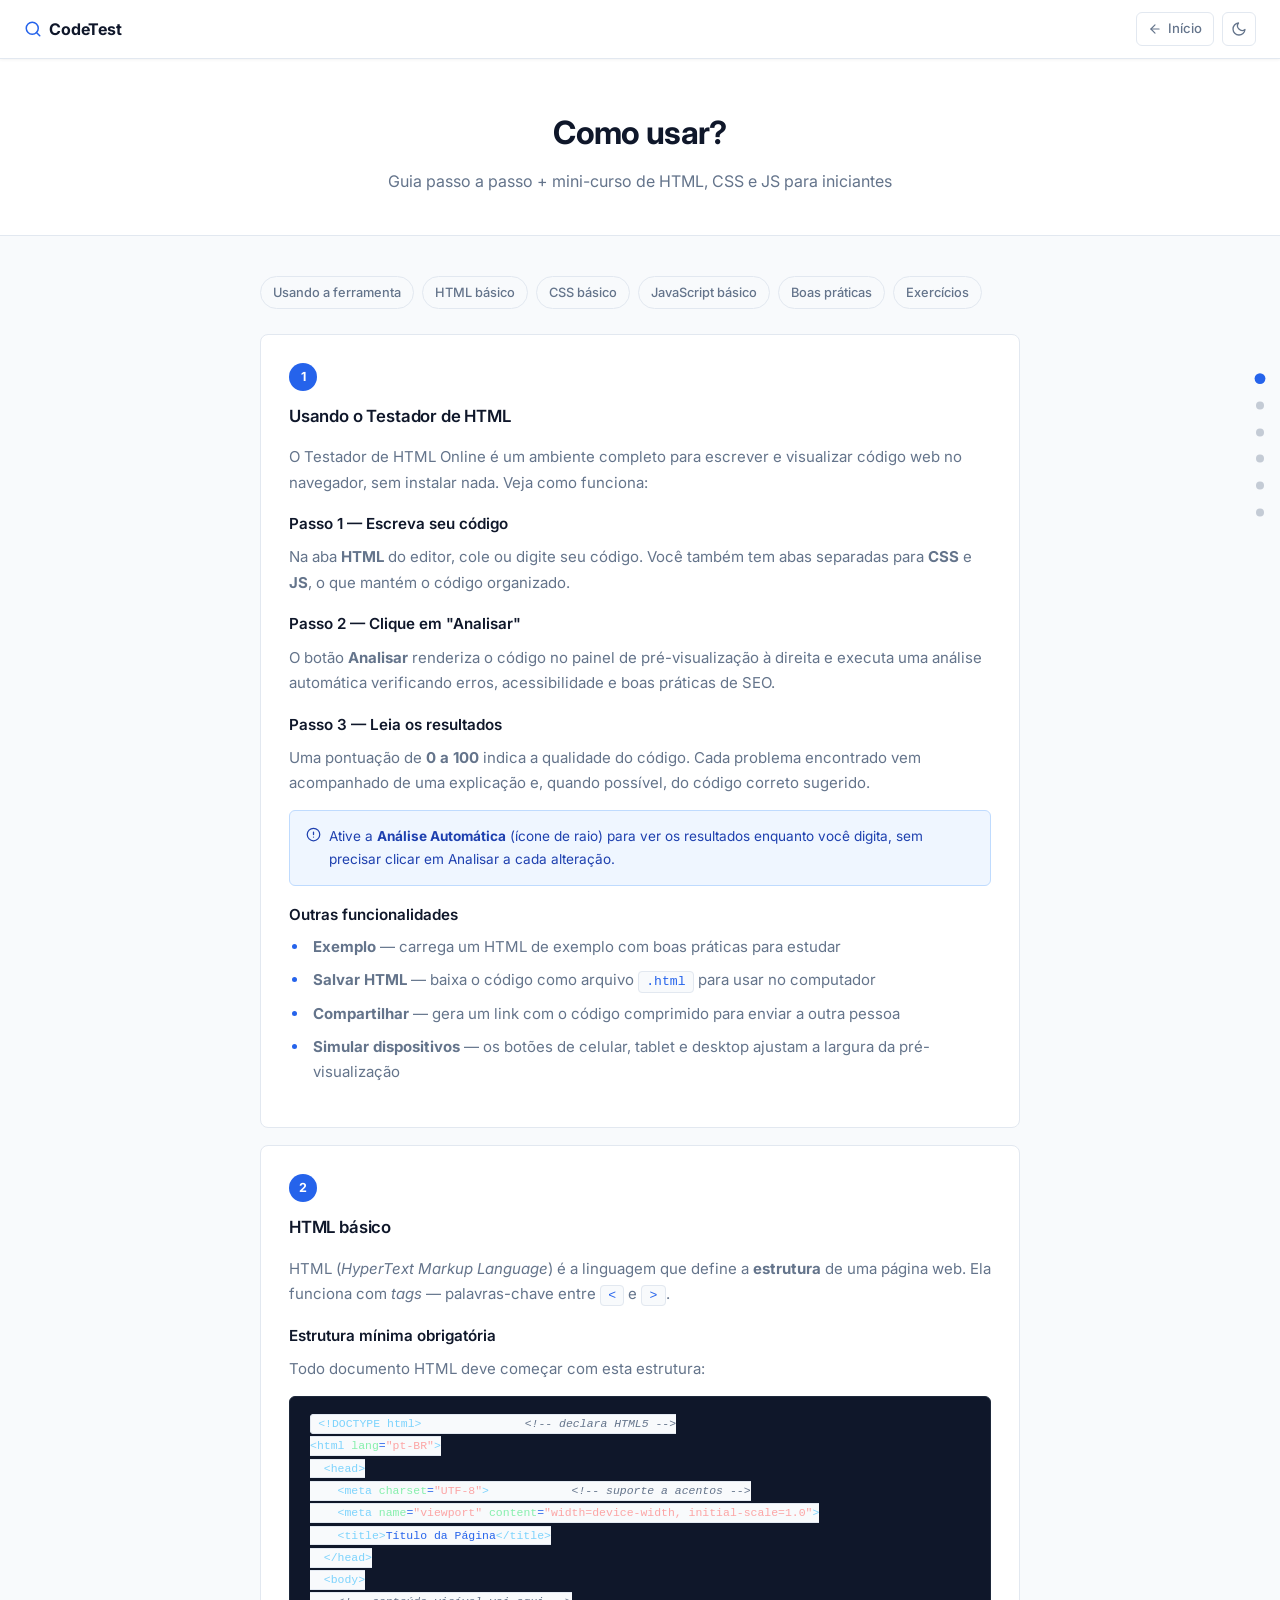
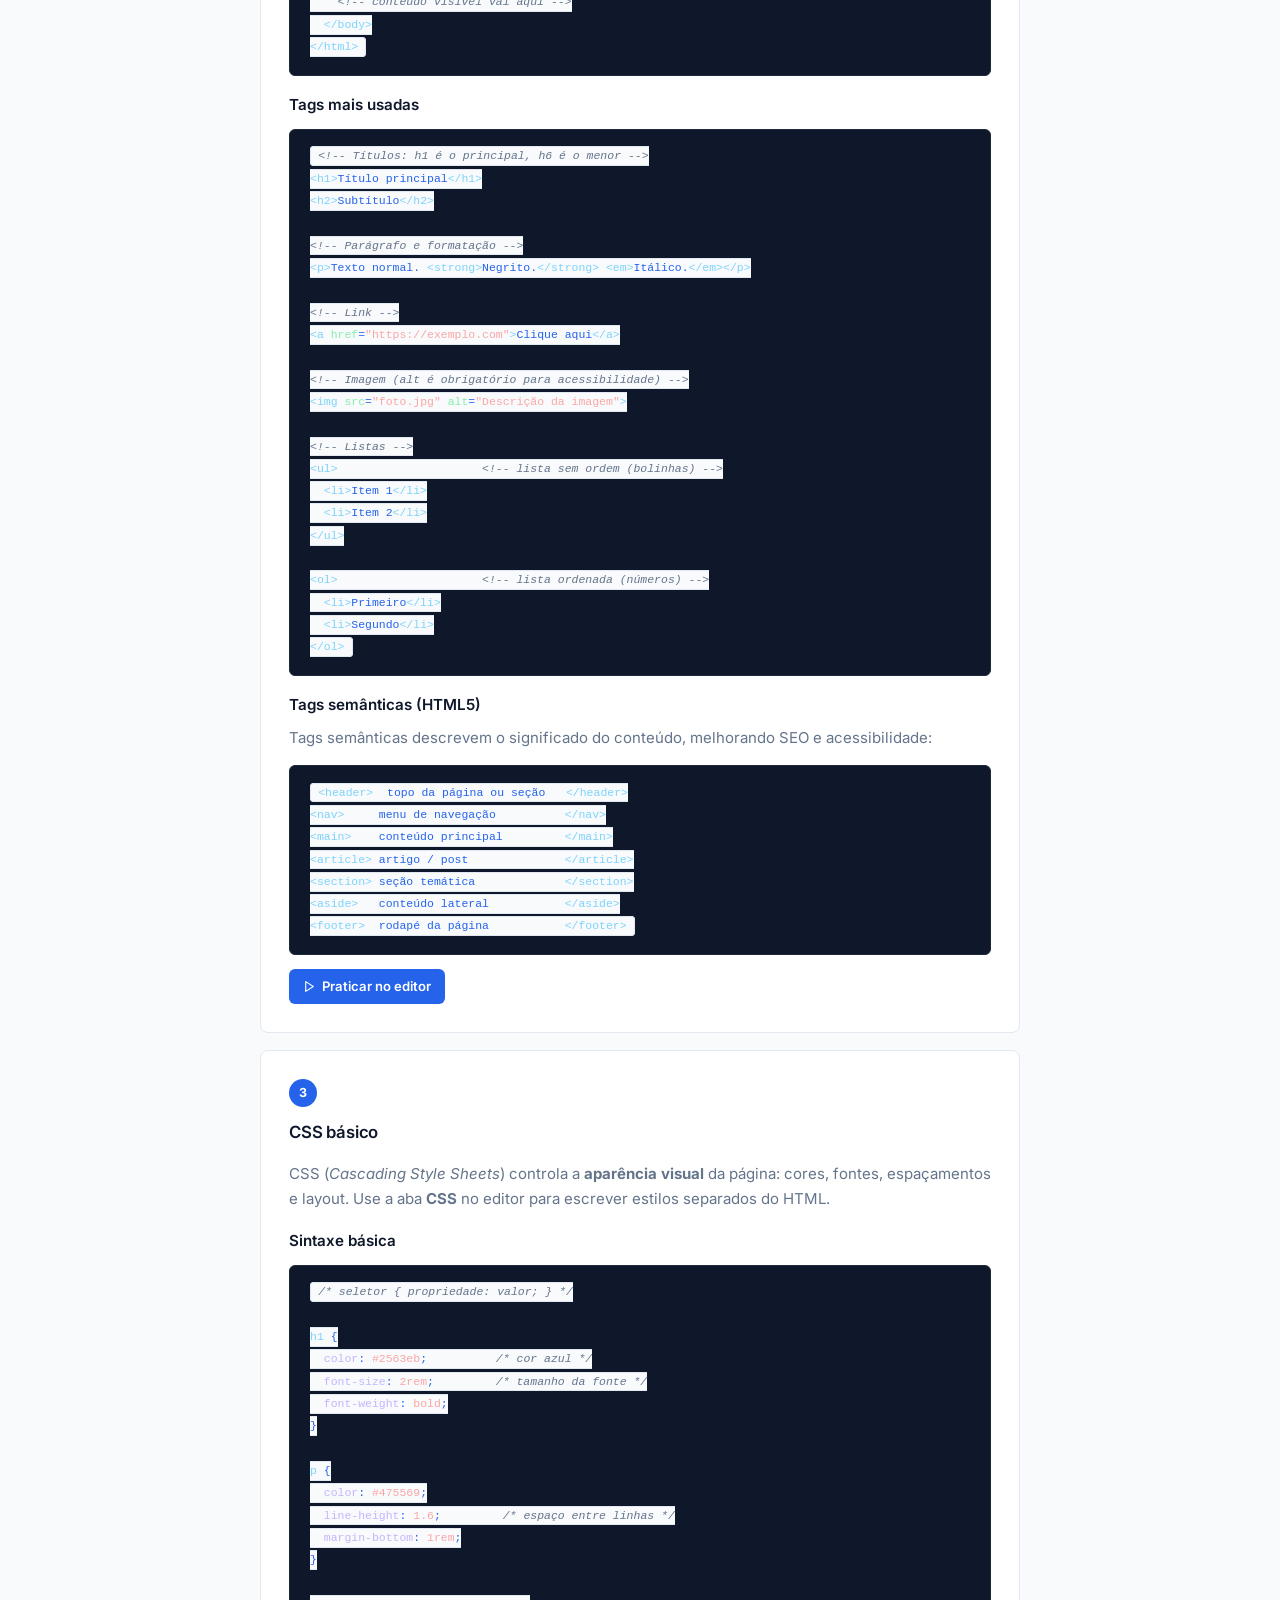
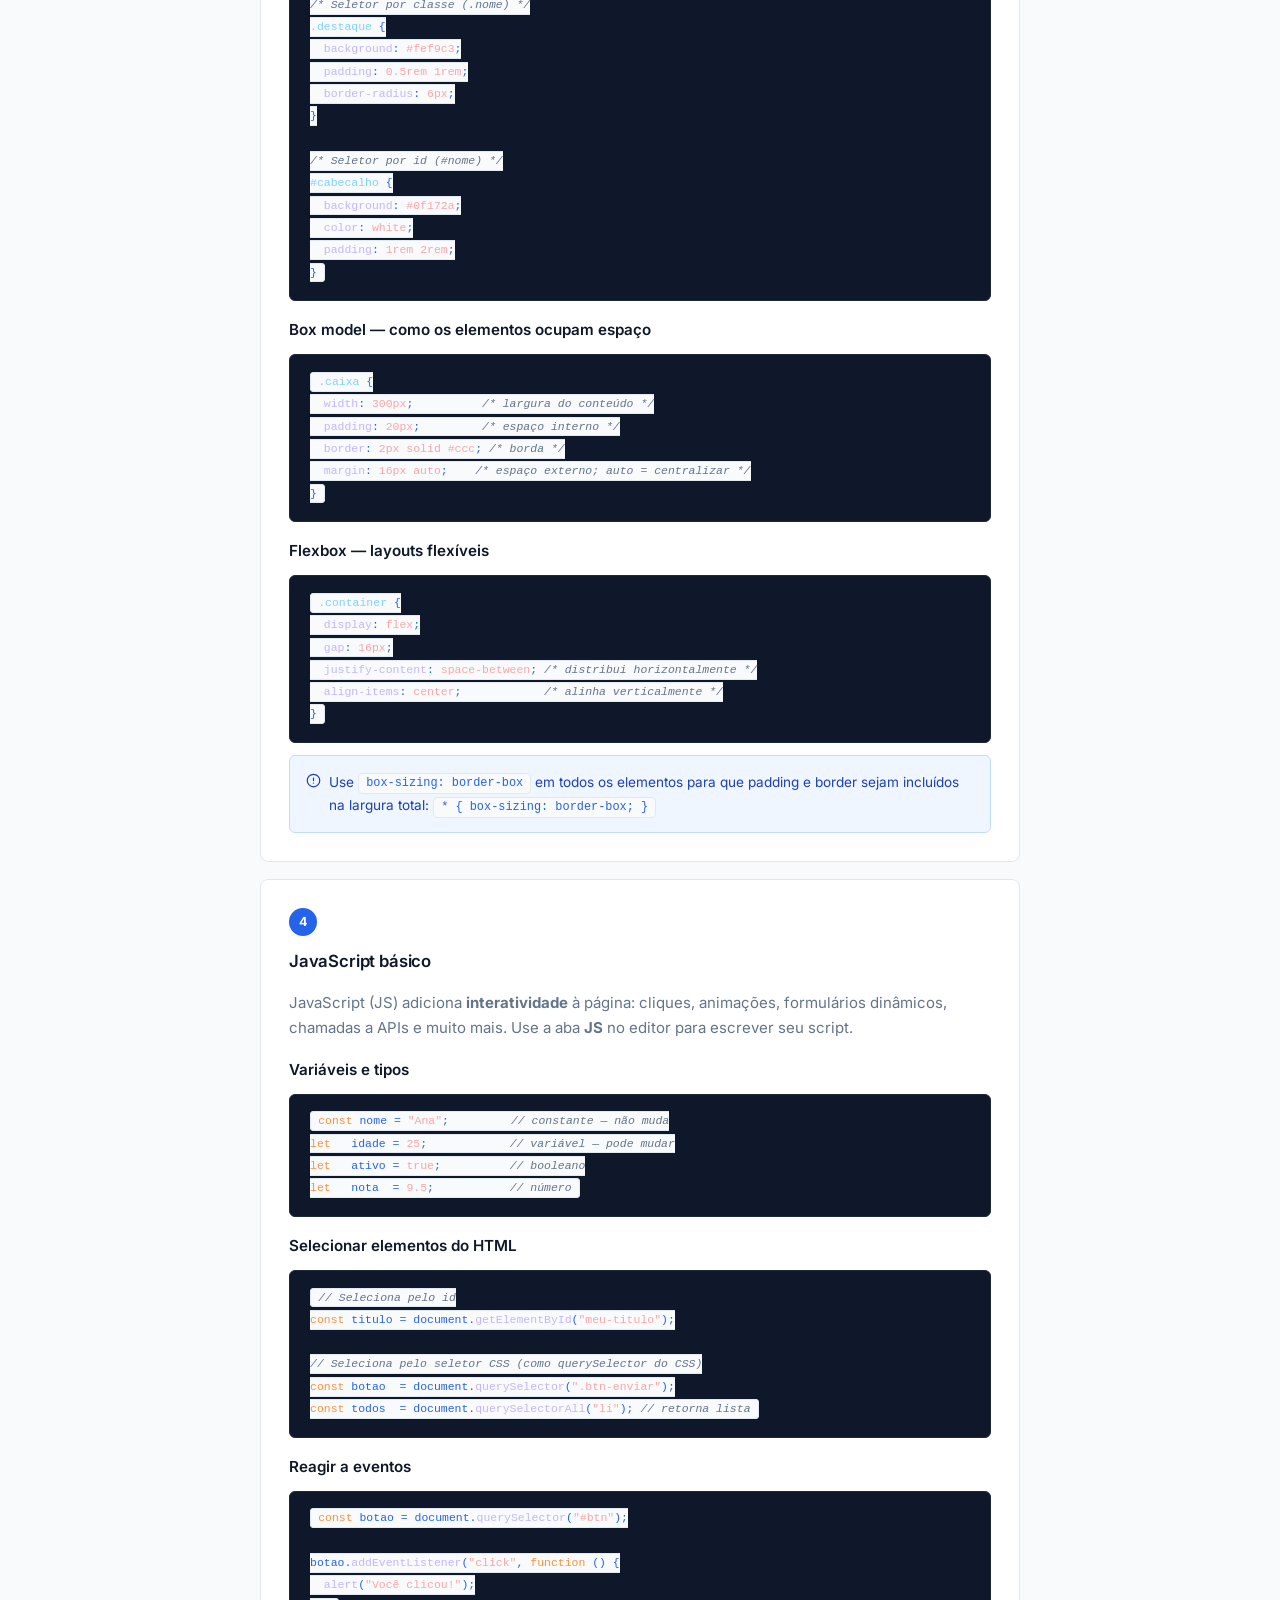
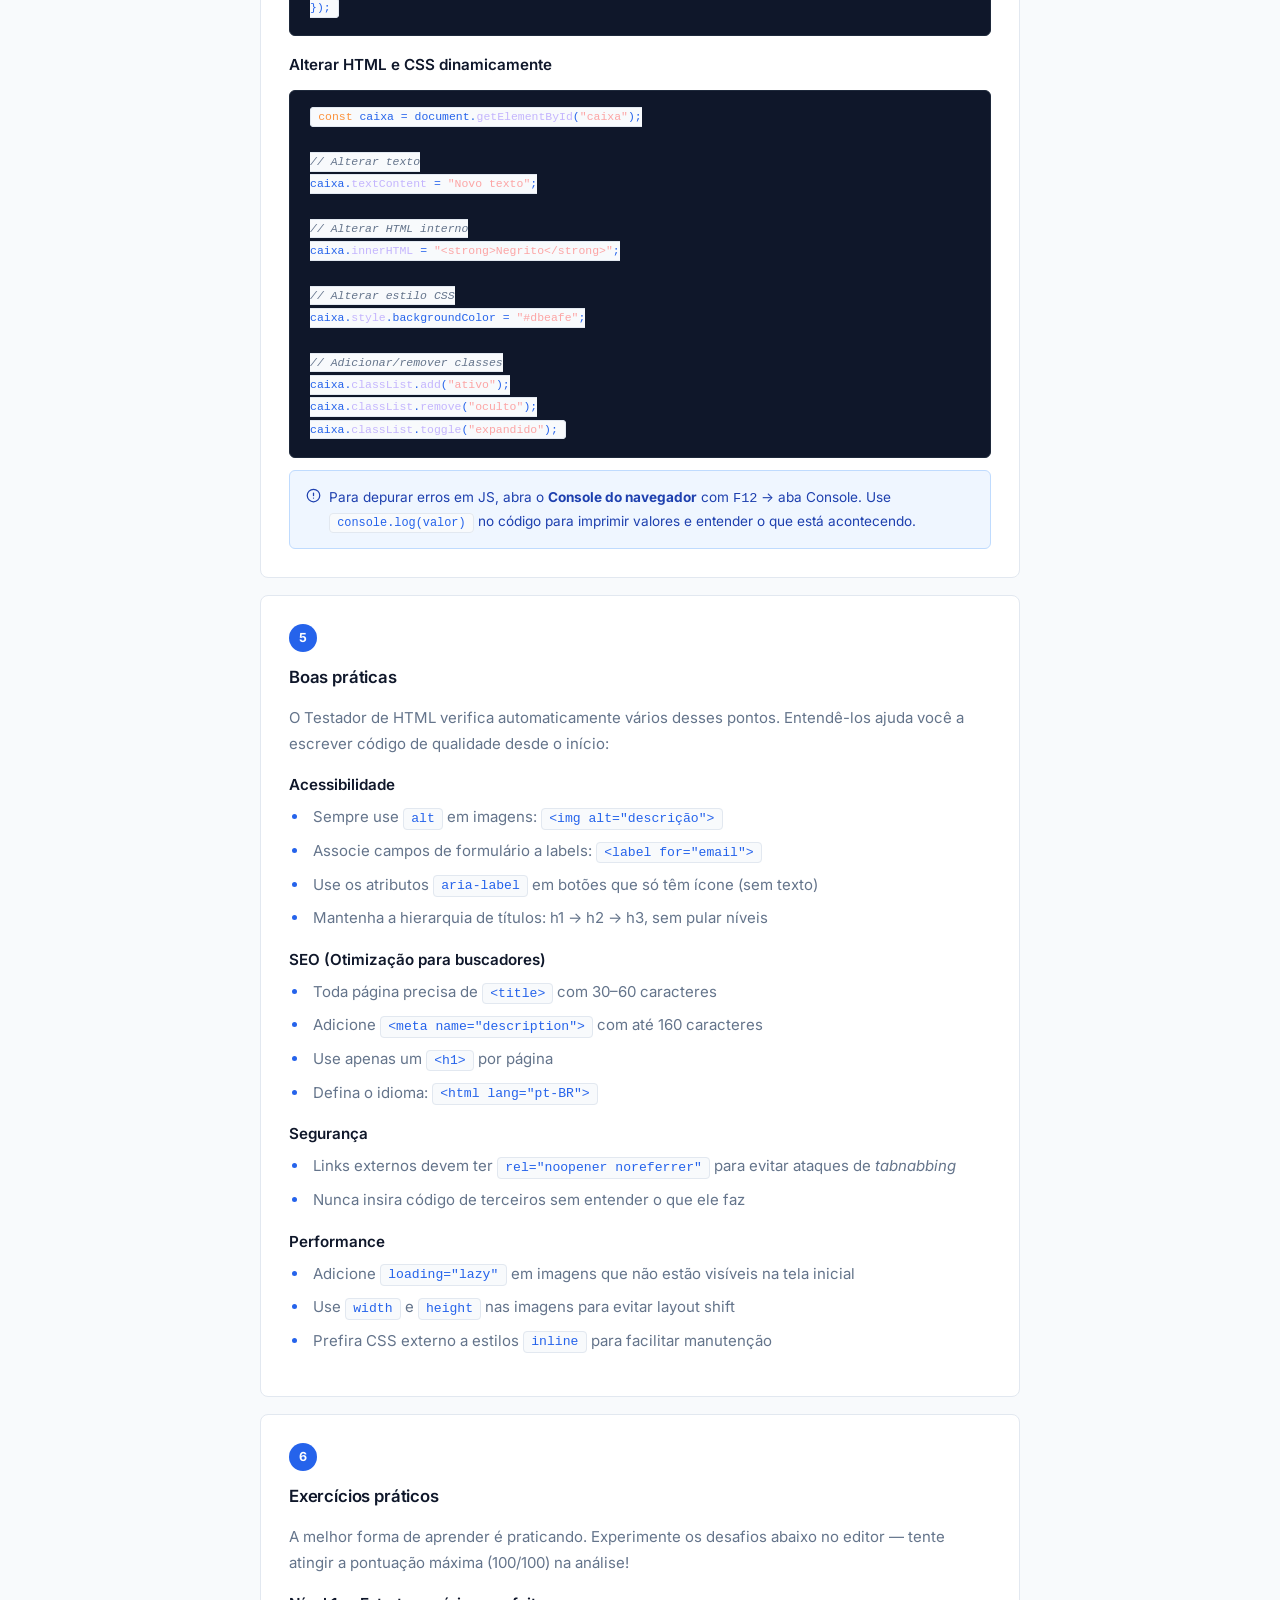
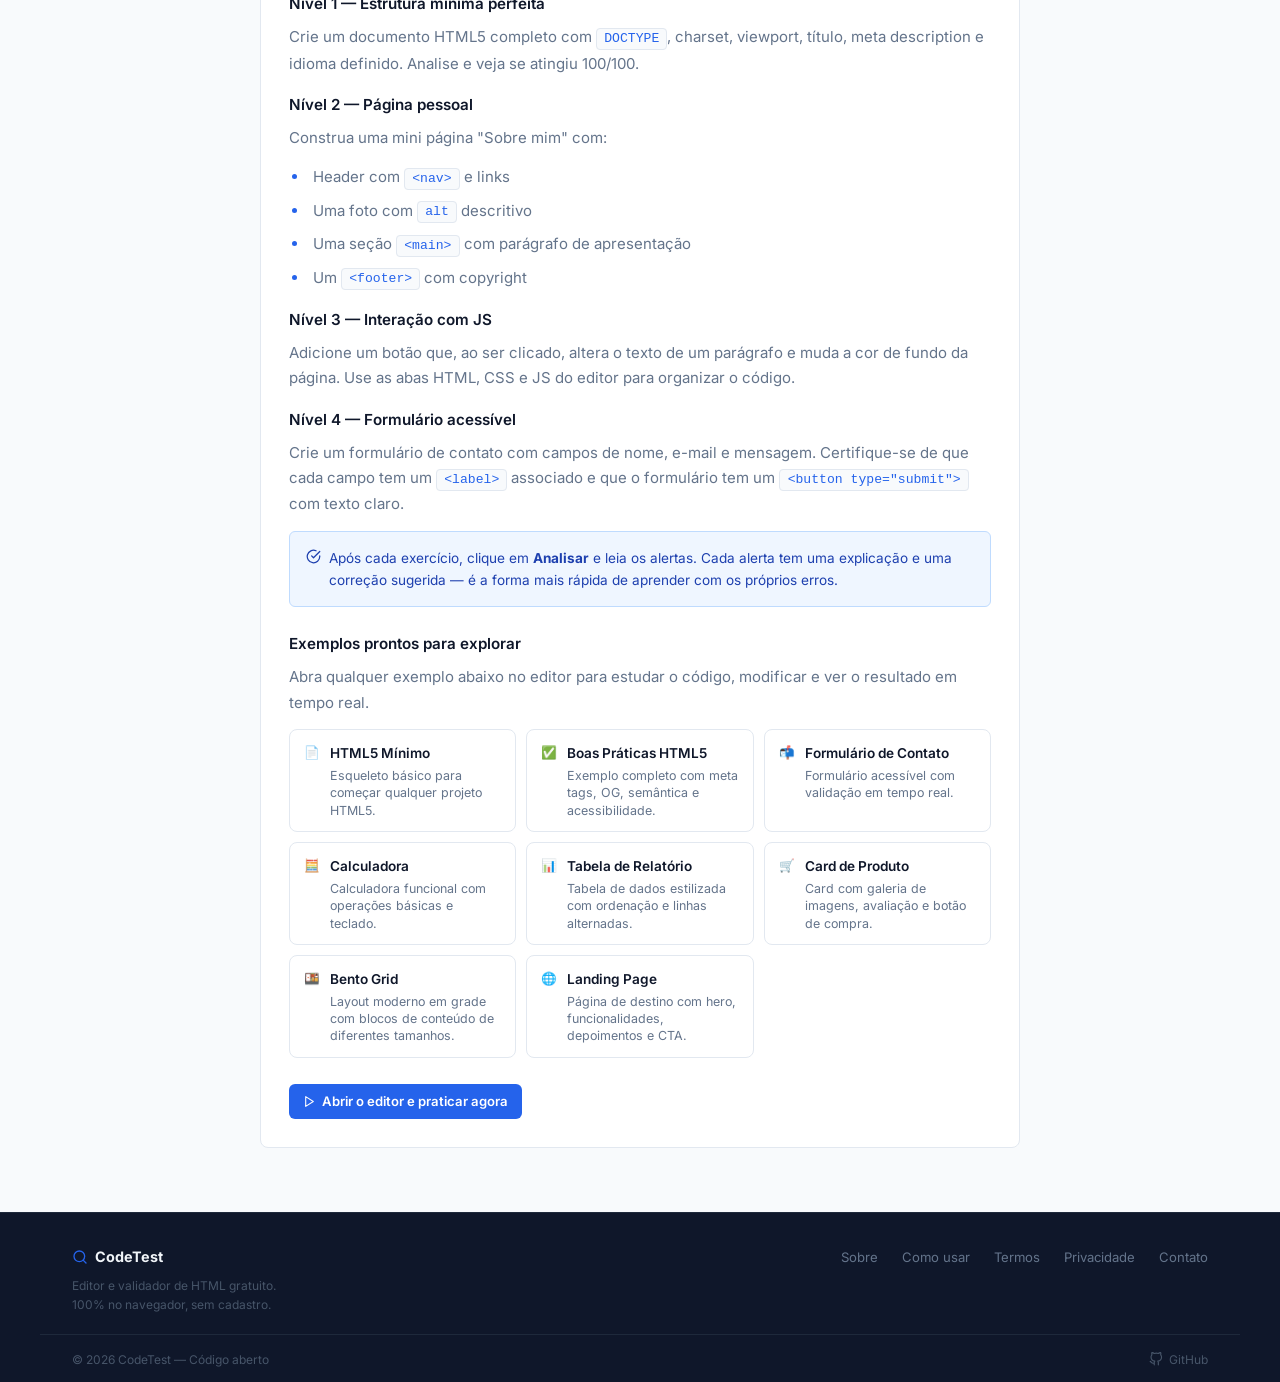
==== commit 9bfae4ae: "Merge pull request #22 from JoaoClaudiano/copilot/update-boilerplate-usage-section Move boilerplates" ====
--- a/como-usar.html
+++ b/como-usar.html
@@ -18,11 +18,11 @@
     <meta name="description" content="Aprenda HTML, CSS e JavaScript do zero com este guia passo a passo. Descubra como usar o Testador de HTML Online para praticar e validar seu código.">
     <meta name="robots" content="index, follow">
 
-    <link rel="canonical" href="https://joaoclaudiano.github.io/html-teste/como-usar.html">
+    <link rel="canonical" href="https://joaoclaudiano.github.io/codetest/como-usar.html">
     <meta property="og:title" content="Como usar — Testador de HTML Online">
     <meta property="og:description" content="Guia passo a passo e mini-curso de HTML, CSS e JS para iniciantes.">
-    <meta property="og:url" content="https://joaoclaudiano.github.io/html-teste/como-usar.html">
-    <meta property="og:image" content="https://joaoclaudiano.github.io/html-teste/favicon.png">
+    <meta property="og:url" content="https://joaoclaudiano.github.io/codetest/como-usar.html">
+    <meta property="og:image" content="https://joaoclaudiano.github.io/codetest/favicon.png">
 
     <link rel="icon" href="favicon.svg" type="image/svg+xml">
     <link rel="alternate icon" href="favicon.png">
@@ -147,18 +147,55 @@
         }
         .try-btn:hover { background: var(--primary-dark); color: white; text-decoration: none; }
 
+        .boilerplate-list {
+            display: grid;
+            grid-template-columns: repeat(auto-fill, minmax(220px, 1fr));
+            gap: 10px;
+            margin: 0.75rem 0;
+        }
+
+        .boilerplate-item {
+            display: flex;
+            align-items: flex-start;
+            gap: 10px;
+            padding: 12px 14px;
+            border: 1px solid var(--border);
+            border-radius: 8px;
+            text-decoration: none;
+            color: var(--text);
+            transition: border-color 0.15s, box-shadow 0.15s;
+        }
+
+        .boilerplate-item:hover {
+            border-color: var(--primary);
+            box-shadow: 0 2px 8px rgba(37,99,235,0.1);
+            text-decoration: none;
+            color: var(--text);
+        }
+
+        .boilerplate-emoji {
+            font-size: 1.3rem;
+            flex-shrink: 0;
+            line-height: 1;
+            margin-top: 2px;
+        }
+
+        .boilerplate-item div { display: flex; flex-direction: column; gap: 2px; }
+        .boilerplate-item strong { font-size: 0.85rem; font-weight: 600; }
+        .boilerplate-item span { font-size: 0.78rem; color: var(--text-muted); line-height: 1.4; }
+
         .container { max-width: 800px; }
     </style>
 </head>
 <body>
 
 <header class="site-header">
-    <a href="/html-teste/" class="site-header-brand" aria-label="CodeTest — página inicial">
+    <a href="/codetest/" class="site-header-brand" aria-label="CodeTest — página inicial">
         <svg width="18" height="18" viewBox="0 0 24 24" fill="none" stroke="currentColor" stroke-width="2" stroke-linecap="round" stroke-linejoin="round" aria-hidden="true"><circle cx="11" cy="11" r="8"/><path d="m21 21-4.35-4.35"/></svg>
         CodeTest
     </a>
     <div class="site-header-right">
-        <a href="/html-teste/" class="btn-back" aria-label="Voltar à página inicial">
+        <a href="/codetest/" class="btn-back" aria-label="Voltar à página inicial">
             <svg width="14" height="14" viewBox="0 0 24 24" fill="none" stroke="currentColor" stroke-width="2" stroke-linecap="round" stroke-linejoin="round" aria-hidden="true"><path d="M19 12H5"/><polyline points="12 19 5 12 12 5"/></svg>
             Início
         </a>
@@ -209,7 +246,6 @@
                 <li><strong>Exemplo</strong> — carrega um HTML de exemplo com boas práticas para estudar</li>
                 <li><strong>Salvar HTML</strong> — baixa o código como arquivo <code>.html</code> para usar no computador</li>
                 <li><strong>Compartilhar</strong> — gera um link com o código comprimido para enviar a outra pessoa</li>
-                <li><strong>Template</strong> — insere uma estrutura HTML5 básica para você completar</li>
                 <li><strong>Simular dispositivos</strong> — os botões de celular, tablet e desktop ajustam a largura da pré-visualização</li>
             </ul>
         </section>
@@ -269,7 +305,7 @@
 <span class="tag">&lt;aside&gt;</span>   conteúdo lateral           <span class="tag">&lt;/aside&gt;</span>
 <span class="tag">&lt;footer&gt;</span>  rodapé da página           <span class="tag">&lt;/footer&gt;</span></code></pre>
 
-            <a href="/html-teste/" class="try-btn" target="_blank" rel="noopener">
+            <a href="/codetest/" class="try-btn" target="_blank" rel="noopener">
                 <svg width="13" height="13" viewBox="0 0 24 24" fill="none" stroke="currentColor" stroke-width="2" stroke-linecap="round" stroke-linejoin="round" aria-hidden="true"><polygon points="5 3 19 12 5 21 5 3"/></svg>
                 Praticar no editor
             </a>
@@ -447,7 +483,69 @@
                 <span>Após cada exercício, clique em <strong>Analisar</strong> e leia os alertas. Cada alerta tem uma explicação e uma correção sugerida — é a forma mais rápida de aprender com os próprios erros.</span>
             </div>
 
-            <a href="/html-teste/" class="try-btn">
+            <h3 style="font-size:0.95rem;font-weight:600;margin:1.5rem 0 0.5rem;color:var(--text)">Exemplos prontos para explorar</h3>
+            <p>Abra qualquer exemplo abaixo no editor para estudar o código, modificar e ver o resultado em tempo real.</p>
+
+            <div class="boilerplate-list">
+                <a href="/codetest/?template=html5-minimal" class="boilerplate-item">
+                    <span class="boilerplate-emoji" aria-hidden="true">📄</span>
+                    <div>
+                        <strong>HTML5 Mínimo</strong>
+                        <span>Esqueleto básico para começar qualquer projeto HTML5.</span>
+                    </div>
+                </a>
+                <a href="/codetest/?template=html5-best-practices" class="boilerplate-item">
+                    <span class="boilerplate-emoji" aria-hidden="true">✅</span>
+                    <div>
+                        <strong>Boas Práticas HTML5</strong>
+                        <span>Exemplo completo com meta tags, OG, semântica e acessibilidade.</span>
+                    </div>
+                </a>
+                <a href="/codetest/?template=contact-form" class="boilerplate-item">
+                    <span class="boilerplate-emoji" aria-hidden="true">📬</span>
+                    <div>
+                        <strong>Formulário de Contato</strong>
+                        <span>Formulário acessível com validação em tempo real.</span>
+                    </div>
+                </a>
+                <a href="/codetest/?template=calculator" class="boilerplate-item">
+                    <span class="boilerplate-emoji" aria-hidden="true">🧮</span>
+                    <div>
+                        <strong>Calculadora</strong>
+                        <span>Calculadora funcional com operações básicas e teclado.</span>
+                    </div>
+                </a>
+                <a href="/codetest/?template=report-table" class="boilerplate-item">
+                    <span class="boilerplate-emoji" aria-hidden="true">📊</span>
+                    <div>
+                        <strong>Tabela de Relatório</strong>
+                        <span>Tabela de dados estilizada com ordenação e linhas alternadas.</span>
+                    </div>
+                </a>
+                <a href="/codetest/?template=product-card" class="boilerplate-item">
+                    <span class="boilerplate-emoji" aria-hidden="true">🛒</span>
+                    <div>
+                        <strong>Card de Produto</strong>
+                        <span>Card com galeria de imagens, avaliação e botão de compra.</span>
+                    </div>
+                </a>
+                <a href="/codetest/?template=bento-grid" class="boilerplate-item">
+                    <span class="boilerplate-emoji" aria-hidden="true">🍱</span>
+                    <div>
+                        <strong>Bento Grid</strong>
+                        <span>Layout moderno em grade com blocos de conteúdo de diferentes tamanhos.</span>
+                    </div>
+                </a>
+                <a href="/codetest/?template=landing-page" class="boilerplate-item">
+                    <span class="boilerplate-emoji" aria-hidden="true">🌐</span>
+                    <div>
+                        <strong>Landing Page</strong>
+                        <span>Página de destino com hero, funcionalidades, depoimentos e CTA.</span>
+                    </div>
+                </a>
+            </div>
+
+            <a href="/codetest/" class="try-btn">
                 <svg width="13" height="13" viewBox="0 0 24 24" fill="none" stroke="currentColor" stroke-width="2" stroke-linecap="round" stroke-linejoin="round" aria-hidden="true"><polygon points="5 3 19 12 5 21 5 3"/></svg>
                 Abrir o editor e praticar agora
             </a>
@@ -459,7 +557,7 @@
 <footer class="page-footer">
     <div class="page-footer-inner">
         <div class="page-footer-brand">
-            <a href="/html-teste/" class="page-footer-logo">
+            <a href="/codetest/" class="page-footer-logo">
                 <svg width="16" height="16" viewBox="0 0 24 24" fill="none" stroke="currentColor" stroke-width="2" stroke-linecap="round" stroke-linejoin="round" aria-hidden="true"><circle cx="11" cy="11" r="8"/><path d="m21 21-4.35-4.35"/></svg>
                 CodeTest
             </a>
--- a/css/pages.css
+++ b/css/pages.css
@@ -220,20 +220,21 @@
 body.dark footer.page-footer { background: #020617; }
 
 .page-footer-inner {
-    max-width: 760px;
+    max-width: 1200px;
     margin: 0 auto;
     display: flex;
     align-items: flex-start;
     justify-content: space-between;
     flex-wrap: wrap;
     gap: 1.5rem;
-    padding: 2rem 1.5rem 1.25rem;
+    padding: 2rem 2rem 1.25rem;
 }
 
 .page-footer-brand {
     display: flex;
     flex-direction: column;
     gap: 0.5rem;
+    flex-shrink: 0;
 }
 
 .page-footer-logo {
@@ -253,31 +254,34 @@
     font-size: 0.75rem;
     color: #475569;
     line-height: 1.55;
-    max-width: 200px;
+    max-width: 220px;
     margin: 0;
 }
 
 .page-footer-links {
     display: flex;
-    flex-direction: column;
-    gap: 8px;
+    flex-direction: row;
+    flex-wrap: wrap;
+    gap: 6px 20px;
     list-style: none;
     padding: 0;
     margin: 0;
-    align-items: flex-end;
+    align-items: center;
+    justify-content: flex-end;
 }
 .page-footer-links a {
-    font-size: 0.8rem;
+    font-size: 0.82rem;
     color: #64748b;
     text-decoration: none;
     transition: color 0.15s;
+    white-space: nowrap;
 }
 .page-footer-links a:hover { color: #f1f5f9; }
 
 .page-footer-bottom {
-    max-width: 760px;
+    max-width: 1200px;
     margin: 0 auto;
-    padding: 0.9rem 1.5rem;
+    padding: 0.9rem 2rem;
     border-top: 1px solid #1e293b;
     display: flex;
     align-items: center;
@@ -752,14 +756,84 @@
 }
 .btn-primary:hover { background: var(--primary-dark); color: white; text-decoration: none; transform: translateY(-1px); }
 
+/* ─── Tablet ────────────────────────────────────────────────────────────────── */
+@media (max-width: 640px) {
+    .page-footer-inner { padding: 1.75rem 1.25rem 1rem; gap: 1.25rem; }
+    .page-footer-bottom { padding: 0.85rem 1.25rem; }
+    .page-footer-links { justify-content: flex-start; gap: 6px 16px; }
+}
+
 /* ─── Small mobile ──────────────────────────────────────────────────────────── */
 @media (max-width: 480px) {
     .page-hero { padding: 1.75rem 1rem 1.5rem; }
     .page-hero h1 { font-size: 1.35rem; }
     .container { padding: 0 0.875rem; }
     .privacy-summary { grid-template-columns: 1fr; }
-    .page-footer-inner { flex-direction: column; gap: 1.25rem; }
-    .page-footer-links { flex-direction: row; flex-wrap: wrap; gap: 6px 14px; align-items: flex-start; }
-    .page-footer-bottom { flex-direction: column; align-items: flex-start; gap: 6px; }
+    .page-footer-inner { flex-direction: column; gap: 1rem; padding: 1.5rem 1rem 1rem; }
+    .page-footer-links { justify-content: flex-start; }
+    .page-footer-bottom { flex-direction: column; align-items: flex-start; gap: 6px; padding: 0.75rem 1rem; }
     .page-footer-tagline { max-width: 100%; }
 }
+
+/* ─── Pagination dots ──────────────────────────────────────────────────────── */
+.page-dots {
+    position: fixed;
+    right: 16px;
+    top: 50%;
+    transform: translateY(-50%);
+    display: flex;
+    flex-direction: column;
+    gap: 10px;
+    z-index: 500;
+    list-style: none;
+    padding: 0;
+    margin: 0;
+}
+
+.page-dot {
+    width: 8px;
+    height: 8px;
+    border-radius: 50%;
+    background: rgba(100, 116, 139, 0.35);
+    cursor: pointer;
+    border: none;
+    padding: 0;
+    transition: all 0.2s;
+    display: block;
+    position: relative;
+}
+
+.page-dot:hover {
+    background: rgba(37, 99, 235, 0.65);
+    transform: scale(1.25);
+}
+
+.page-dot.active {
+    background: var(--primary);
+    transform: scale(1.35);
+}
+
+.page-dot[title]:hover::after {
+    content: attr(title);
+    position: absolute;
+    right: calc(100% + 10px);
+    top: 50%;
+    transform: translateY(-50%);
+    background: #1e293b;
+    color: #f1f5f9;
+    font-size: 0.7rem;
+    font-family: 'Inter', sans-serif;
+    white-space: nowrap;
+    padding: 3px 8px;
+    border-radius: 4px;
+    pointer-events: none;
+}
+
+html.dark .page-dot[title]:hover::after,
+body.dark .page-dot[title]:hover::after {
+    background: #334155;
+}
+
+@media (max-width: 640px) {
+    .page-dots { display: none; }
+}
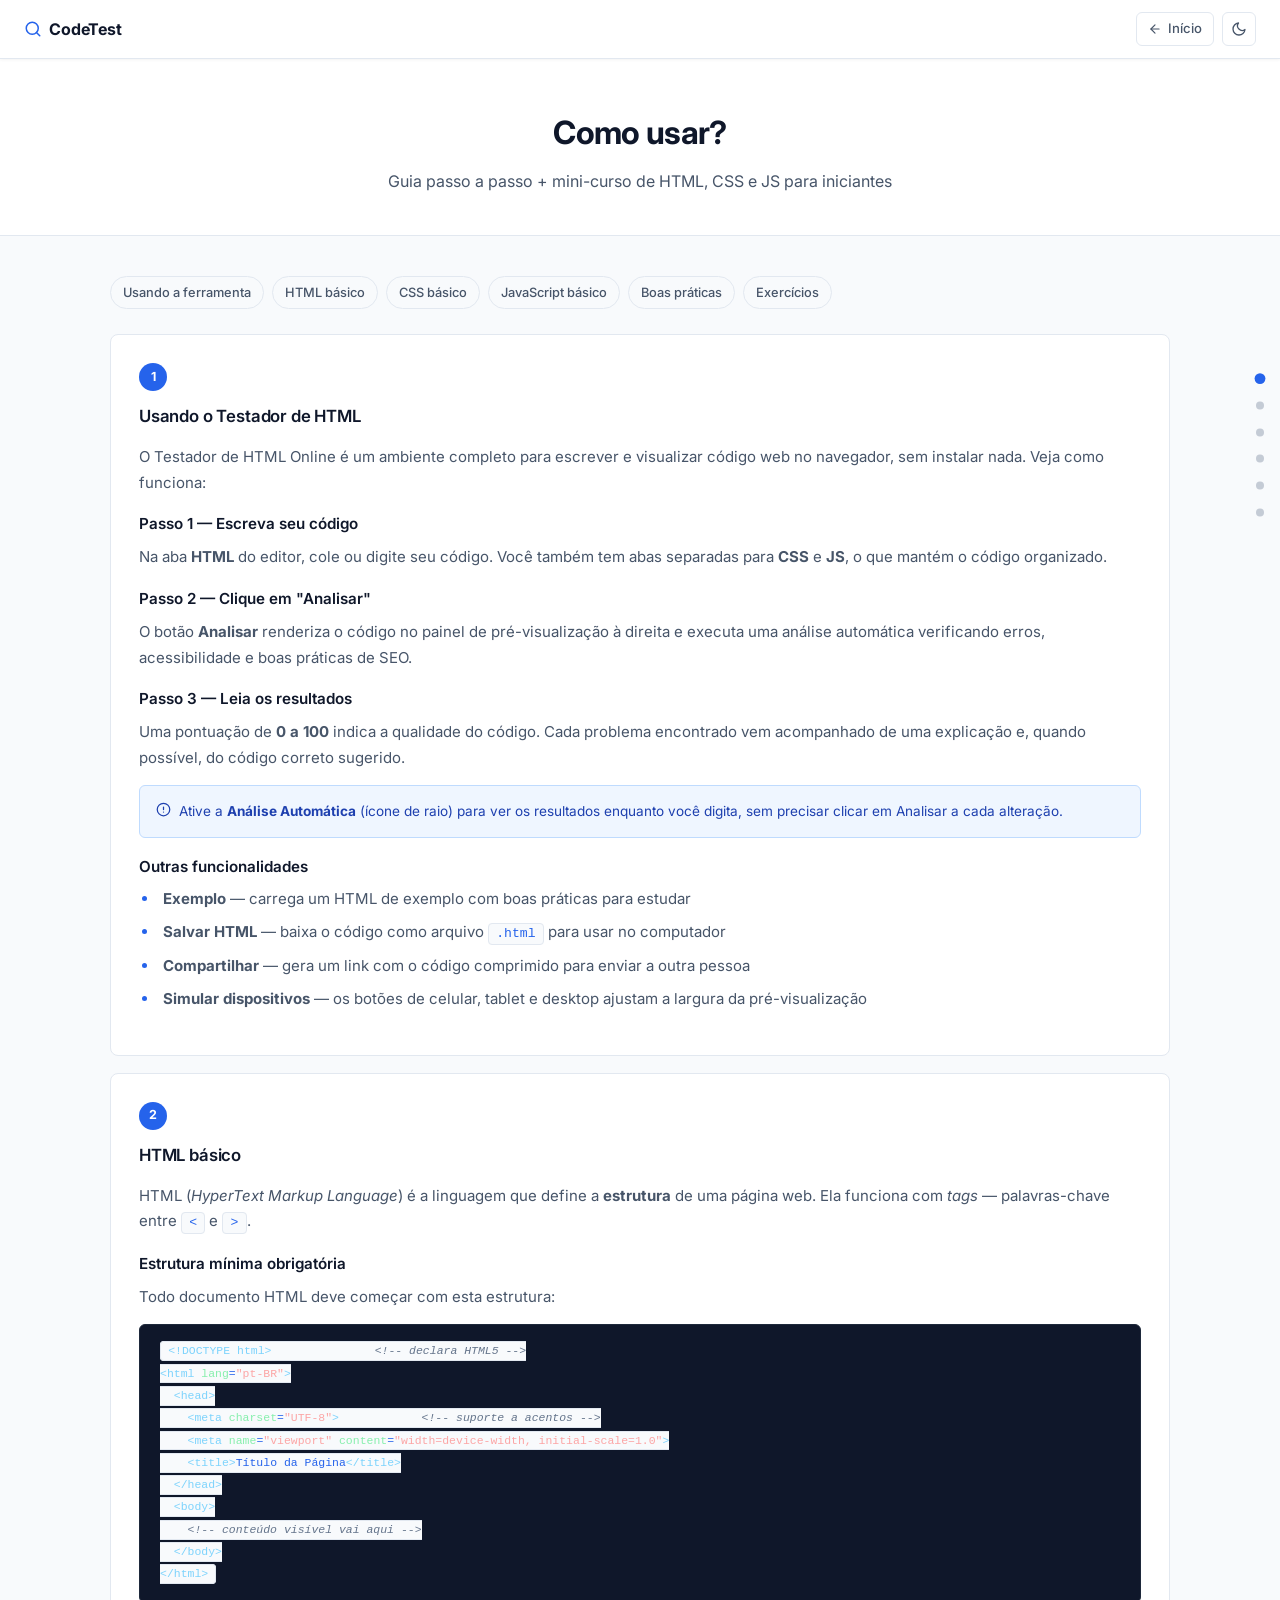
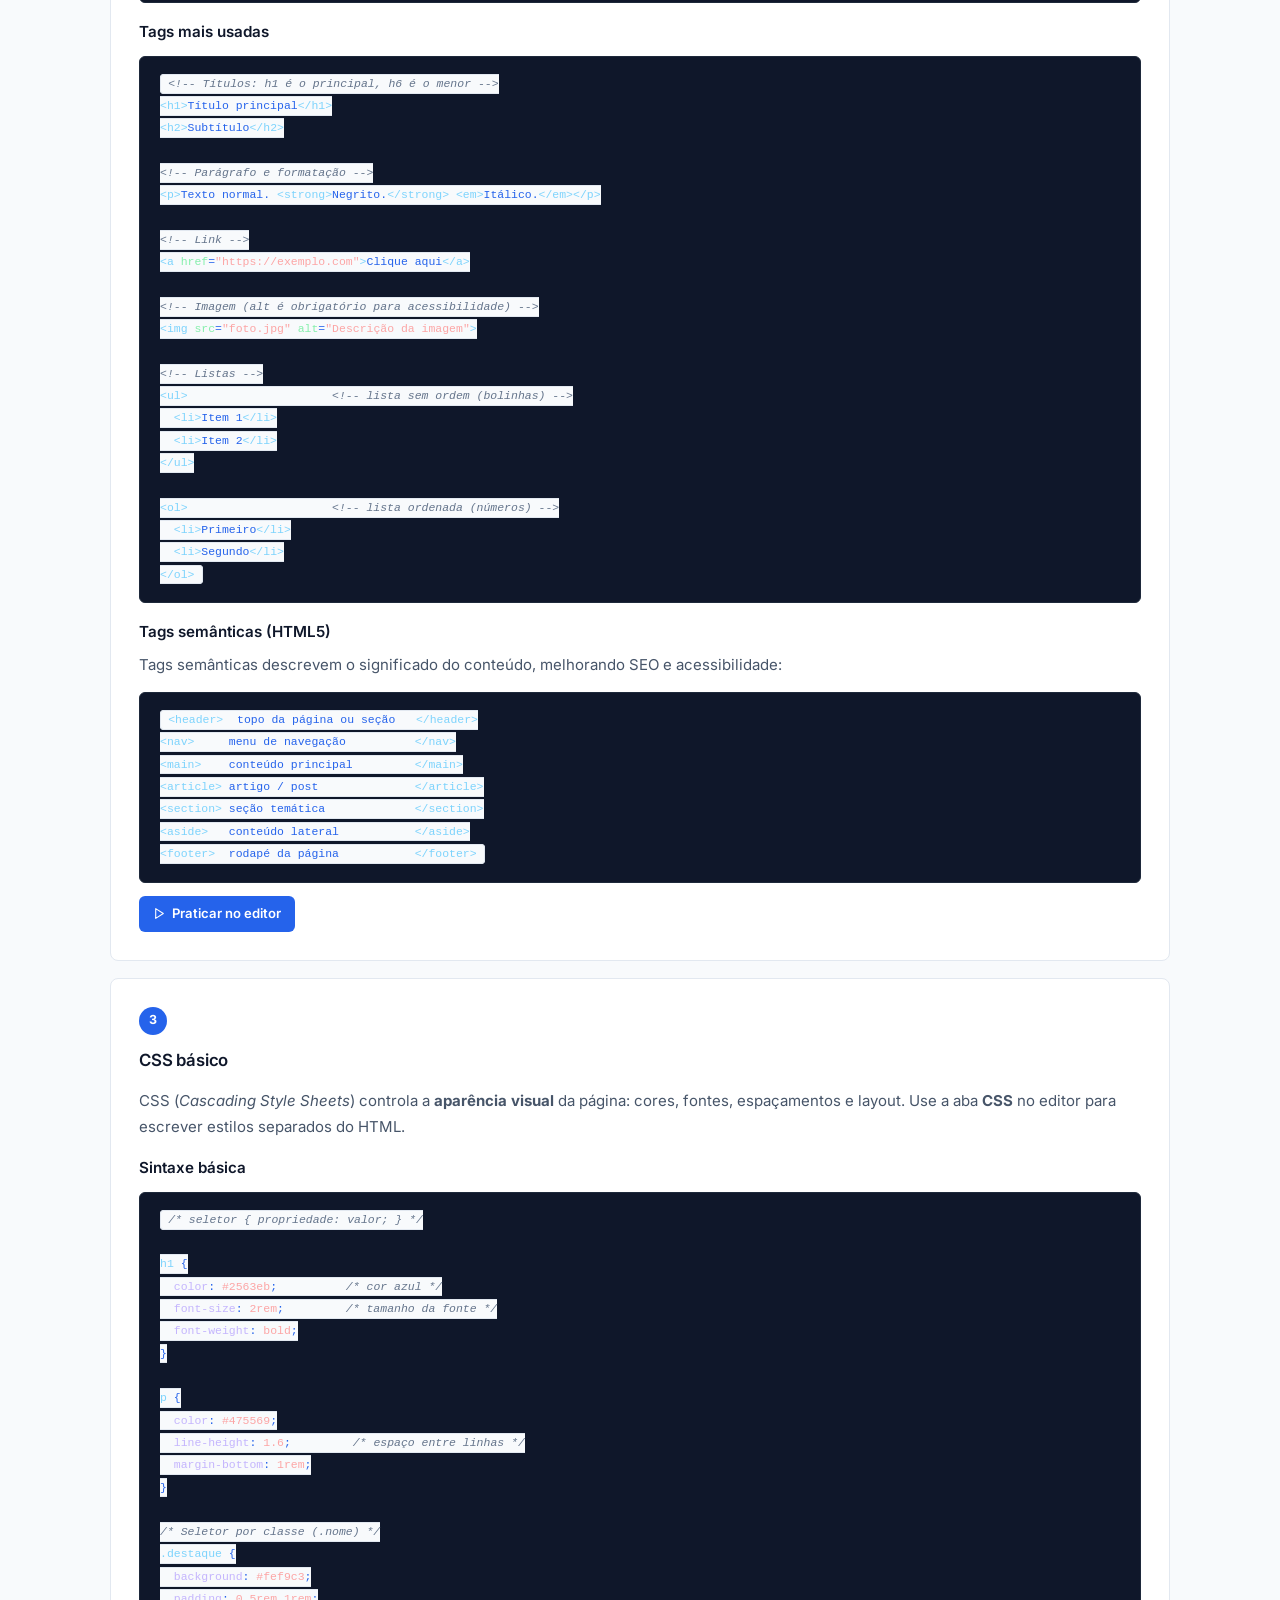
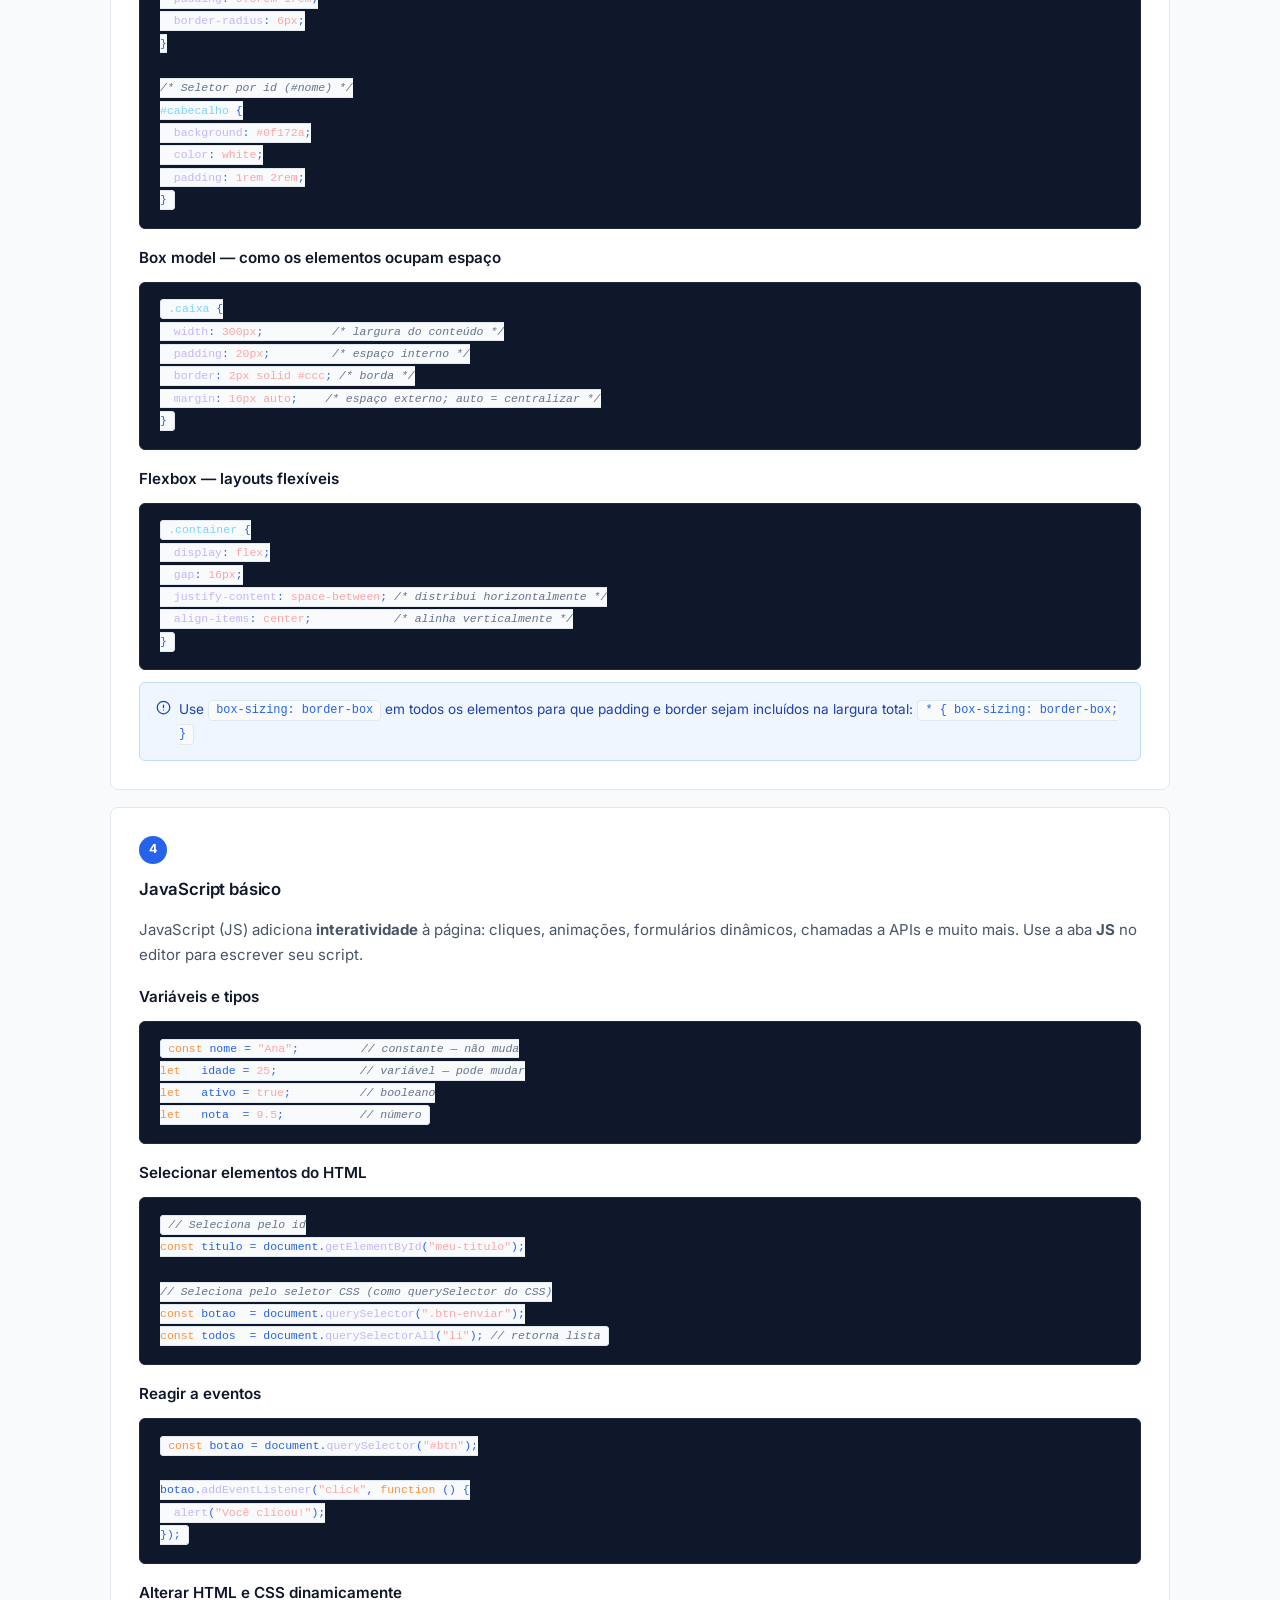
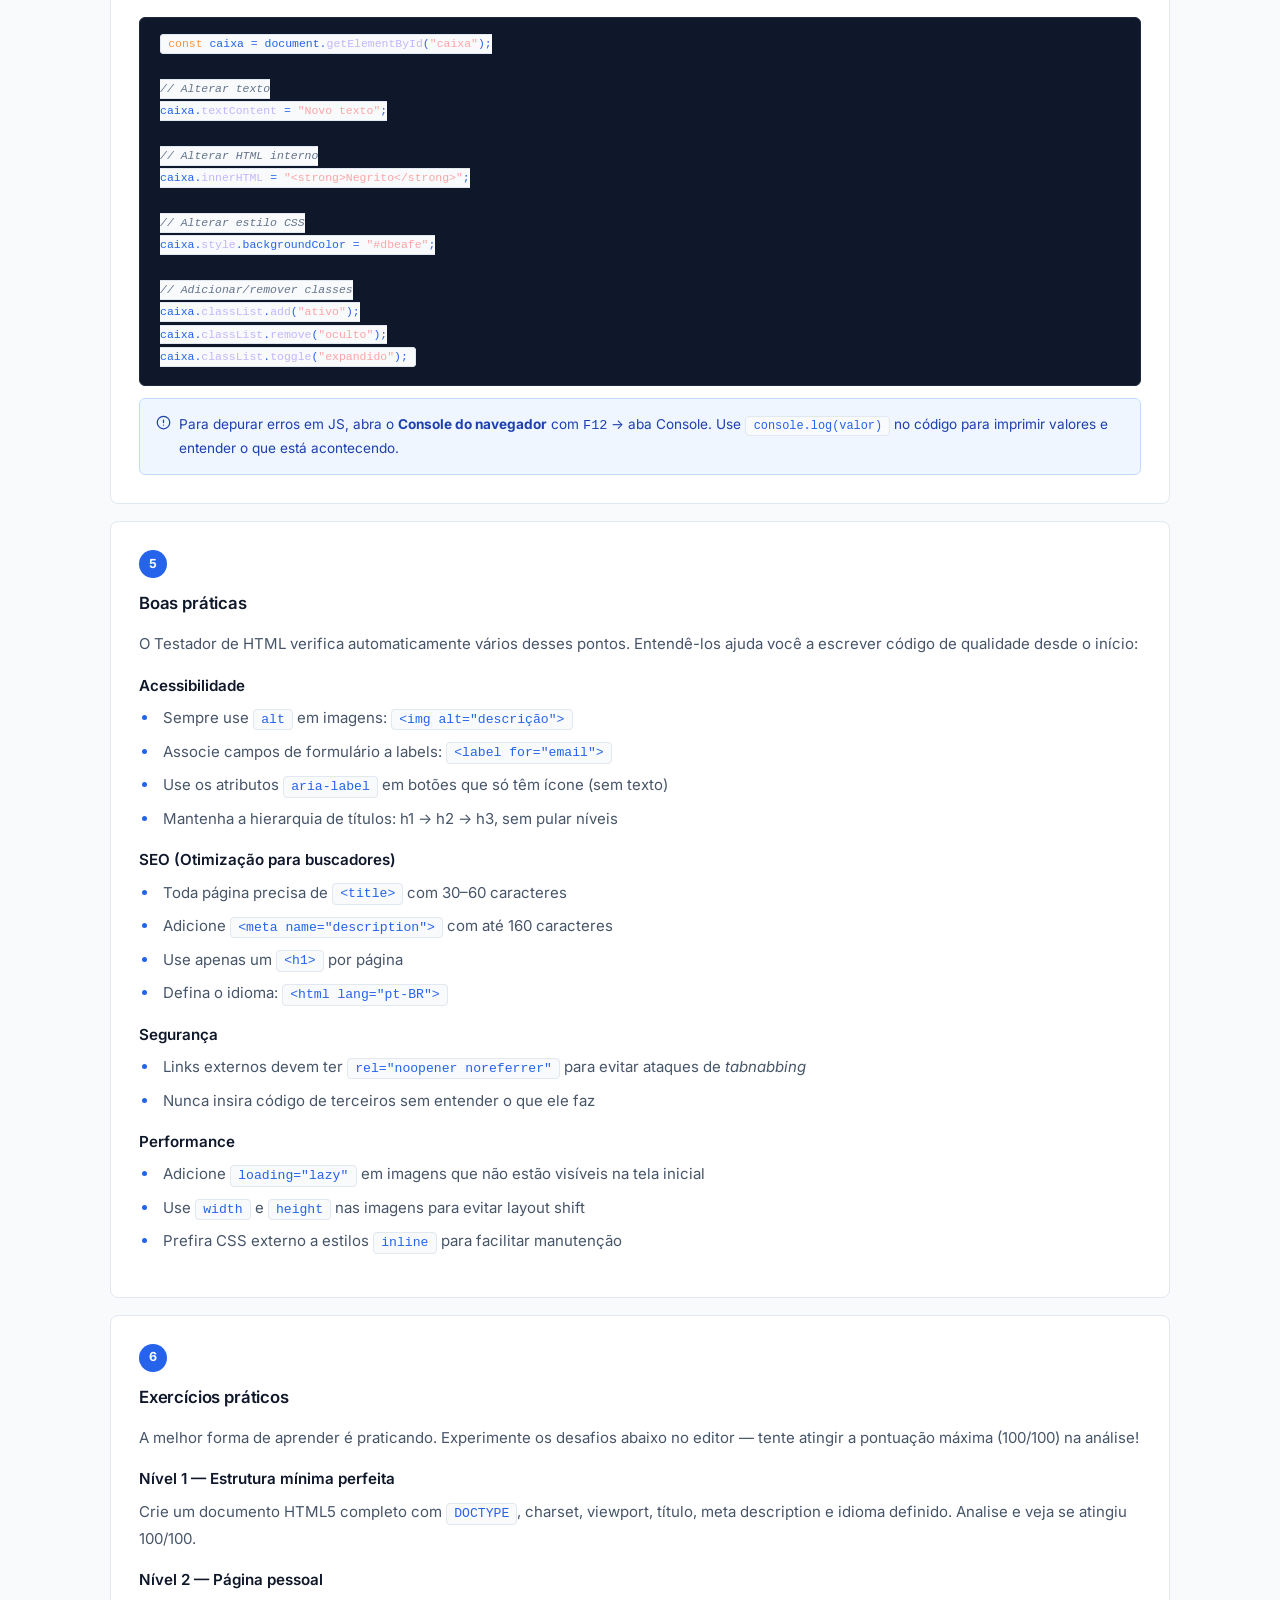
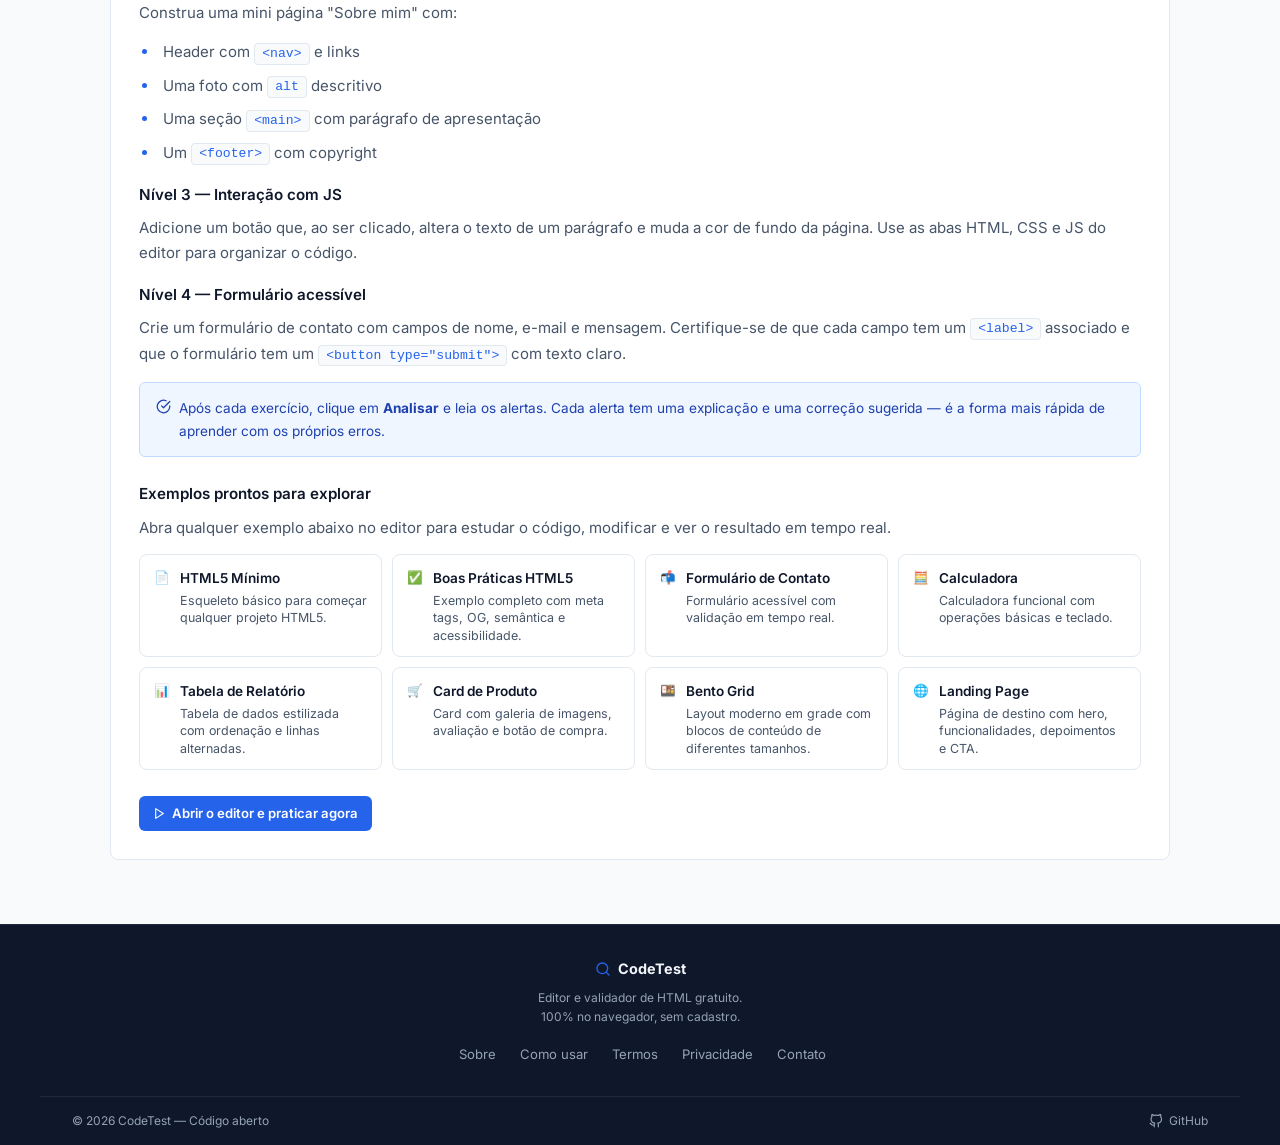
==== commit 21e3fb38: "fix: color contrast, async fonts, defer scripts, and main landmark accessibility Agent-Logs-Url: htt" ====
--- a/como-usar.html
+++ b/como-usar.html
@@ -40,7 +40,8 @@
     <!-- Fonts -->
     <link rel="preconnect" href="https://fonts.googleapis.com">
     <link rel="preconnect" href="https://fonts.gstatic.com" crossorigin>
-    <link href="https://fonts.googleapis.com/css2?family=Inter:wght@400;500;600;700&display=swap" rel="stylesheet">
+    <link rel="preload" href="https://fonts.googleapis.com/css2?family=Inter:wght@400;500;600;700&display=swap" as="style" onload="this.onload=null;this.rel='stylesheet'">
+    <noscript><link rel="stylesheet" href="https://fonts.googleapis.com/css2?family=Inter:wght@400;500;600;700&display=swap"></noscript>
 
     <!-- Shared CSS -->
     <link rel="stylesheet" href="css/pages.css">
@@ -184,7 +185,6 @@
         .boilerplate-item strong { font-size: 0.85rem; font-weight: 600; }
         .boilerplate-item span { font-size: 0.78rem; color: var(--text-muted); line-height: 1.4; }
 
-        .container { max-width: 800px; }
     </style>
 </head>
 <body>
@@ -209,7 +209,7 @@
 </div>
 
 <div class="container">
-    <div class="page-content" id="main">
+    <main class="page-content" id="main">
 
         <!-- Navegação rápida -->
         <nav class="lesson-nav" aria-label="Navegação por lição">
@@ -551,7 +551,7 @@
             </a>
         </section>
 
-    </div>
+    </main>
 </div>
 
 <footer class="page-footer">
@@ -586,6 +586,6 @@
     <svg width="16" height="16" viewBox="0 0 24 24" fill="none" stroke="currentColor" stroke-width="2" stroke-linecap="round" stroke-linejoin="round" aria-hidden="true"><line x1="12" y1="19" x2="12" y2="5"/><polyline points="5 12 12 5 19 12"/></svg>
 </button>
 
-<script src="js/common.js"></script>
+<script defer src="js/common.js"></script>
 </body>
 </html>
--- a/css/pages.css
+++ b/css/pages.css
@@ -12,7 +12,7 @@
     --bg: #f8fafc;
     --surface: #ffffff;
     --text: #0f172a;
-    --text-muted: #64748b;
+    --text-muted: #475569;
     --border: #e2e8f0;
     --shadow: 0 1px 3px rgba(0,0,0,0.07);
 }
@@ -151,7 +151,7 @@
 
 /* ─── Container ────────────────────────────────────────────────────────────── */
 .container {
-    max-width: 760px;
+    max-width: 1100px;
     margin: 0 auto;
     padding: 0 1.25rem;
     flex-grow: 1;
@@ -223,18 +223,18 @@
     max-width: 1200px;
     margin: 0 auto;
     display: flex;
-    align-items: flex-start;
-    justify-content: space-between;
-    flex-wrap: wrap;
-    gap: 1.5rem;
+    flex-direction: column;
+    align-items: center;
+    gap: 1rem;
     padding: 2rem 2rem 1.25rem;
+    text-align: center;
 }
 
 .page-footer-brand {
     display: flex;
     flex-direction: column;
+    align-items: center;
     gap: 0.5rem;
-    flex-shrink: 0;
 }
 
 .page-footer-logo {
@@ -252,10 +252,11 @@
 
 .page-footer-tagline {
     font-size: 0.75rem;
-    color: #475569;
+    color: #94a3b8;
     line-height: 1.55;
-    max-width: 220px;
-    margin: 0;
+    max-width: 280px;
+    margin: 0;
+    text-align: center;
 }
 
 .page-footer-links {
@@ -267,11 +268,11 @@
     padding: 0;
     margin: 0;
     align-items: center;
-    justify-content: flex-end;
+    justify-content: center;
 }
 .page-footer-links a {
     font-size: 0.82rem;
-    color: #64748b;
+    color: #94a3b8;
     text-decoration: none;
     transition: color 0.15s;
     white-space: nowrap;
@@ -292,7 +293,7 @@
 
 .page-footer-copy {
     font-size: 0.75rem;
-    color: #475569;
+    color: #94a3b8;
 }
 
 .page-footer-github {
@@ -300,7 +301,7 @@
     align-items: center;
     gap: 6px;
     font-size: 0.75rem;
-    color: #475569;
+    color: #94a3b8;
     text-decoration: none;
     transition: color 0.15s;
 }
@@ -435,6 +436,10 @@
     margin: 0;
 }
 
+@media (min-width: 768px) {
+    .features-grid { grid-template-columns: 1fr 1fr 1fr; }
+}
+
 @media (max-width: 560px) {
     .features-grid { grid-template-columns: 1fr; }
     .stats-bar { justify-content: flex-start; }
@@ -758,9 +763,9 @@
 
 /* ─── Tablet ────────────────────────────────────────────────────────────────── */
 @media (max-width: 640px) {
-    .page-footer-inner { padding: 1.75rem 1.25rem 1rem; gap: 1.25rem; }
+    .page-footer-inner { padding: 1.75rem 1.25rem 1rem; gap: 1rem; }
     .page-footer-bottom { padding: 0.85rem 1.25rem; }
-    .page-footer-links { justify-content: flex-start; gap: 6px 16px; }
+    .page-footer-links { justify-content: center; gap: 6px 16px; }
 }
 
 /* ─── Small mobile ──────────────────────────────────────────────────────────── */
@@ -769,8 +774,8 @@
     .page-hero h1 { font-size: 1.35rem; }
     .container { padding: 0 0.875rem; }
     .privacy-summary { grid-template-columns: 1fr; }
-    .page-footer-inner { flex-direction: column; gap: 1rem; padding: 1.5rem 1rem 1rem; }
-    .page-footer-links { justify-content: flex-start; }
+    .page-footer-inner { gap: 0.875rem; padding: 1.5rem 1rem 1rem; }
+    .page-footer-links { justify-content: center; }
     .page-footer-bottom { flex-direction: column; align-items: flex-start; gap: 6px; padding: 0.75rem 1rem; }
     .page-footer-tagline { max-width: 100%; }
 }
